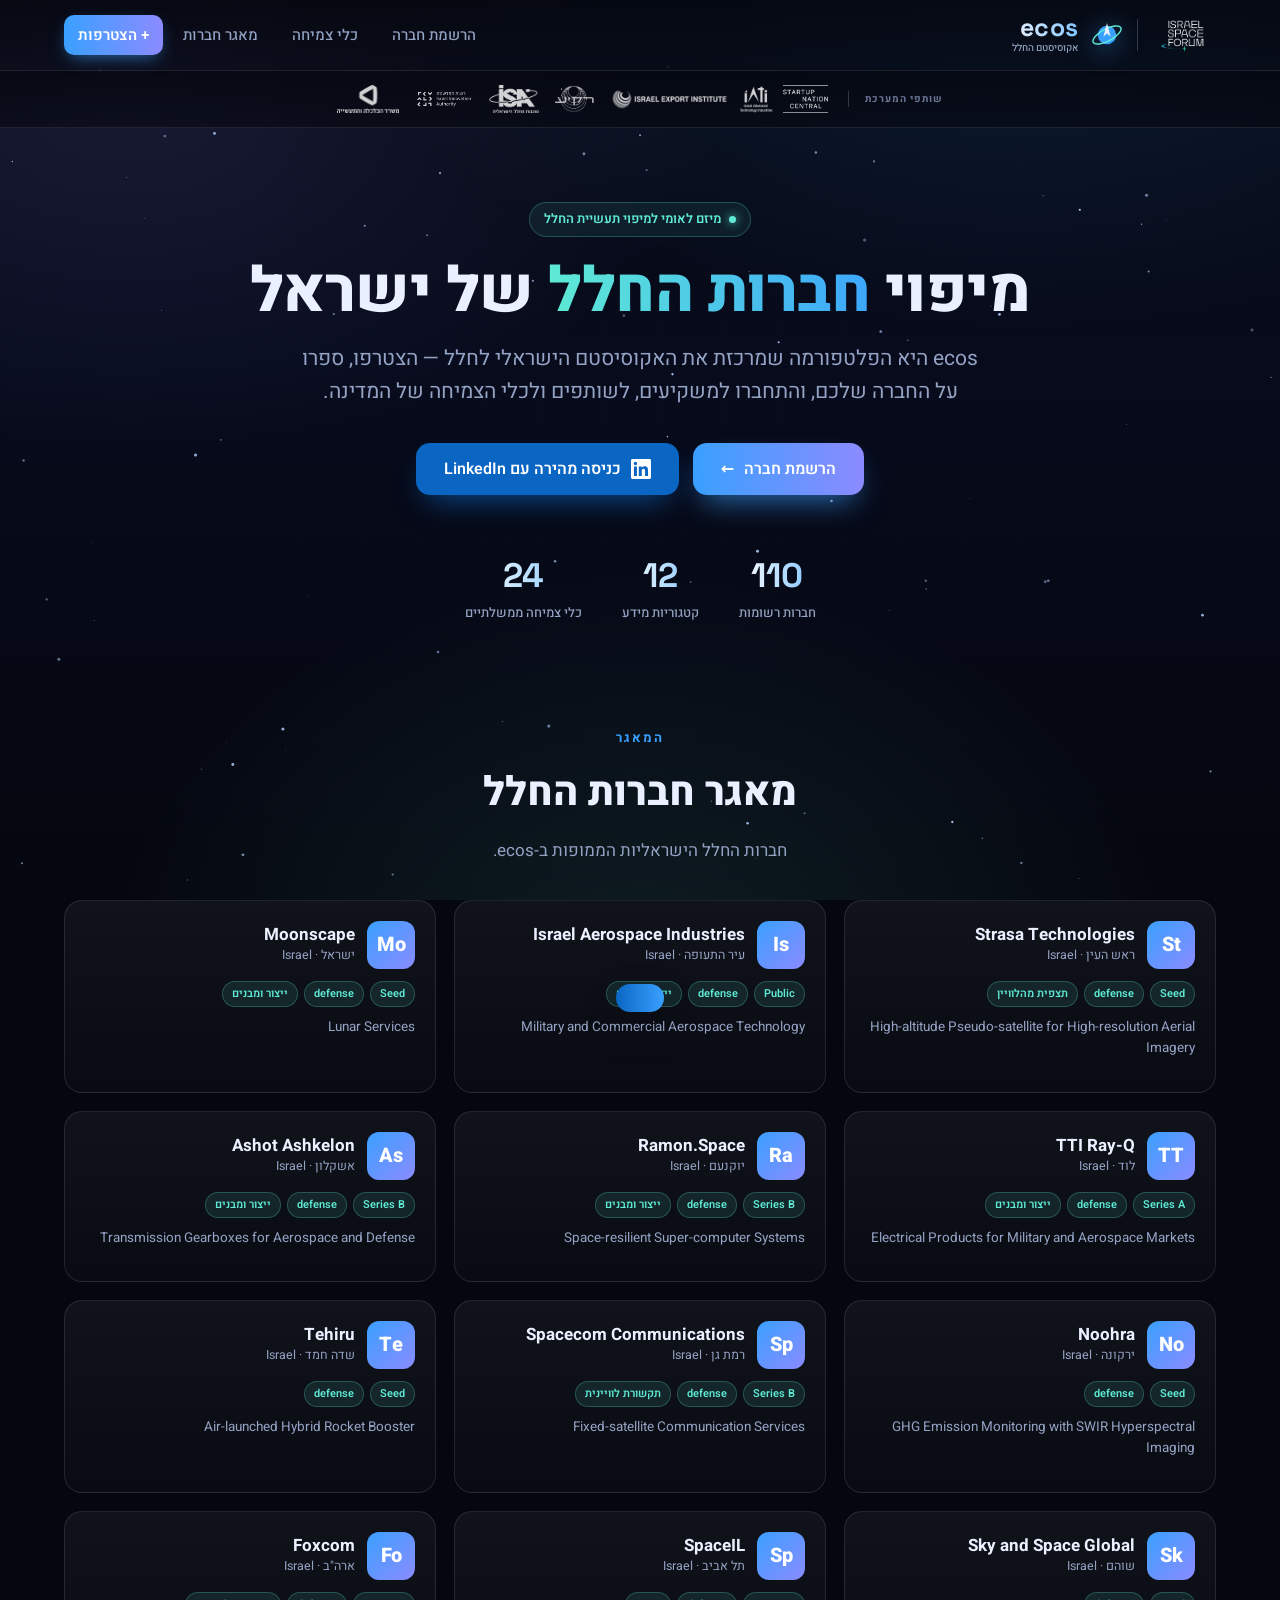
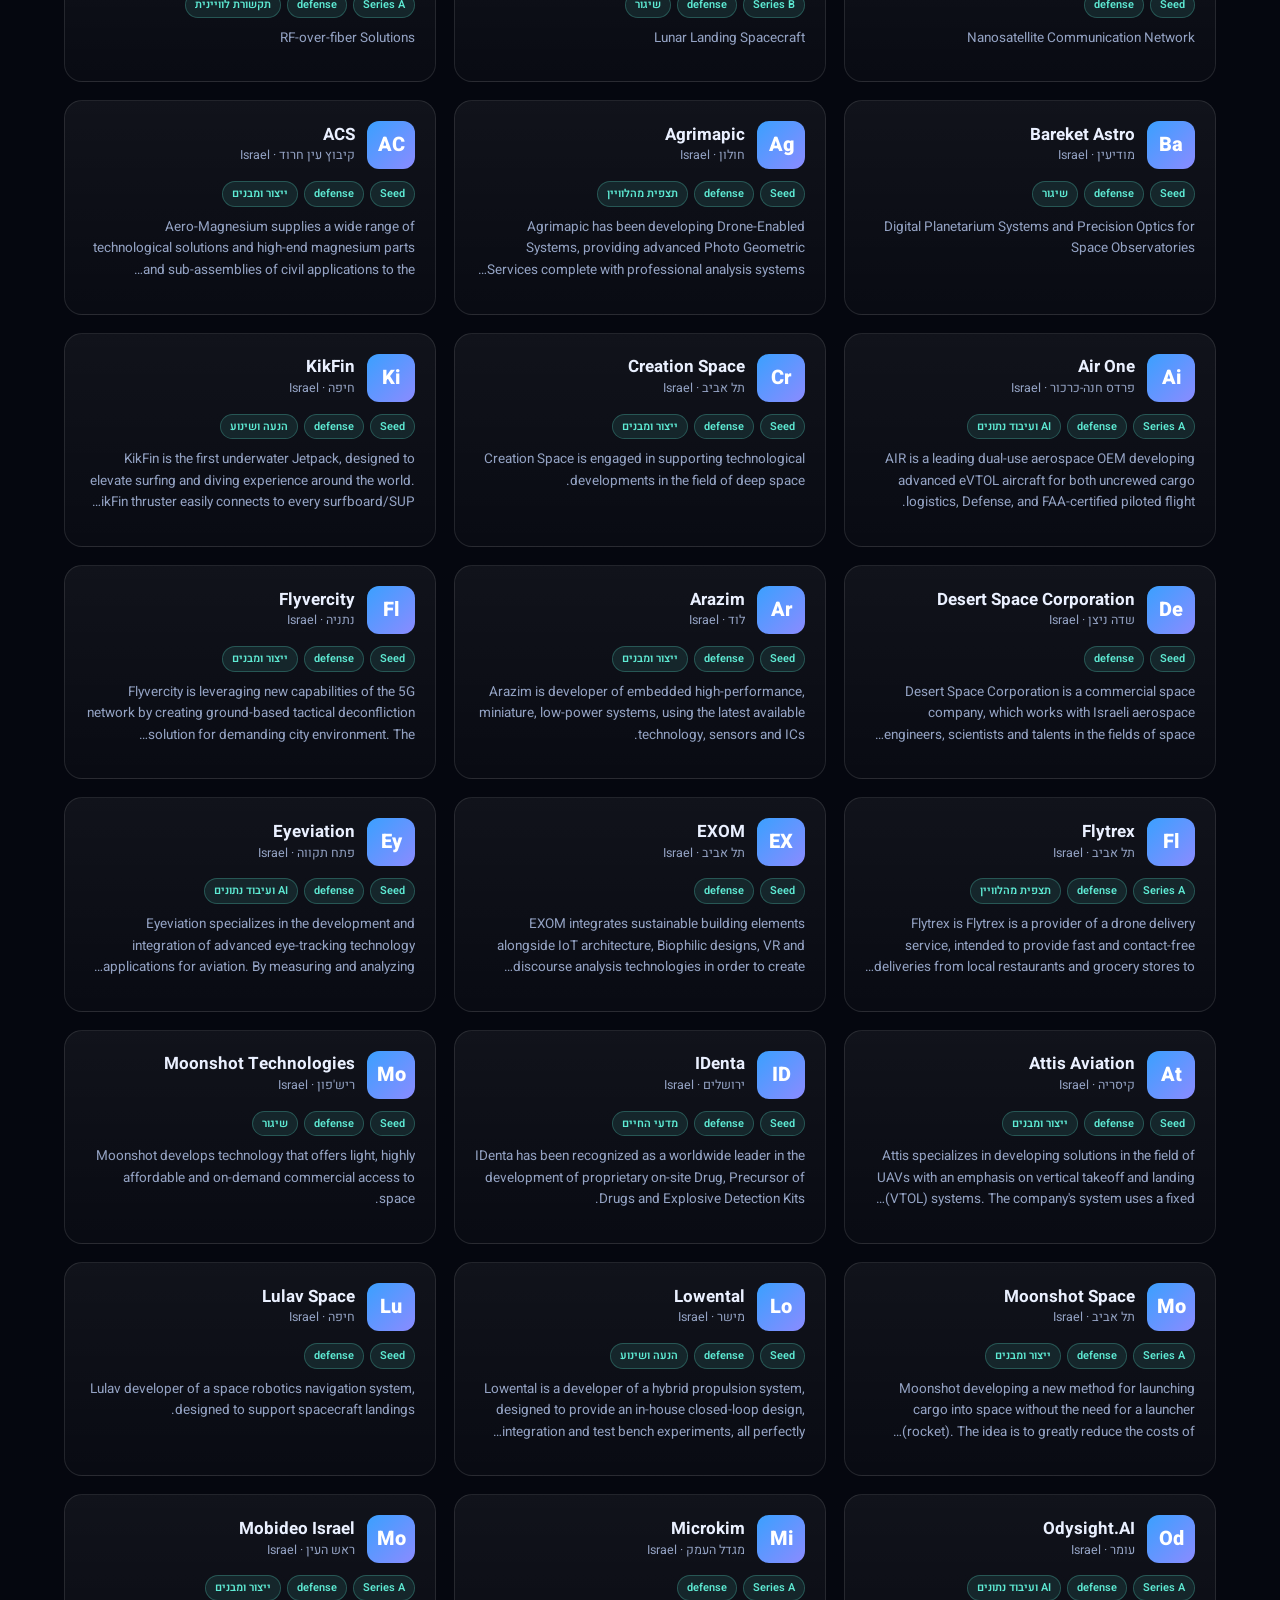
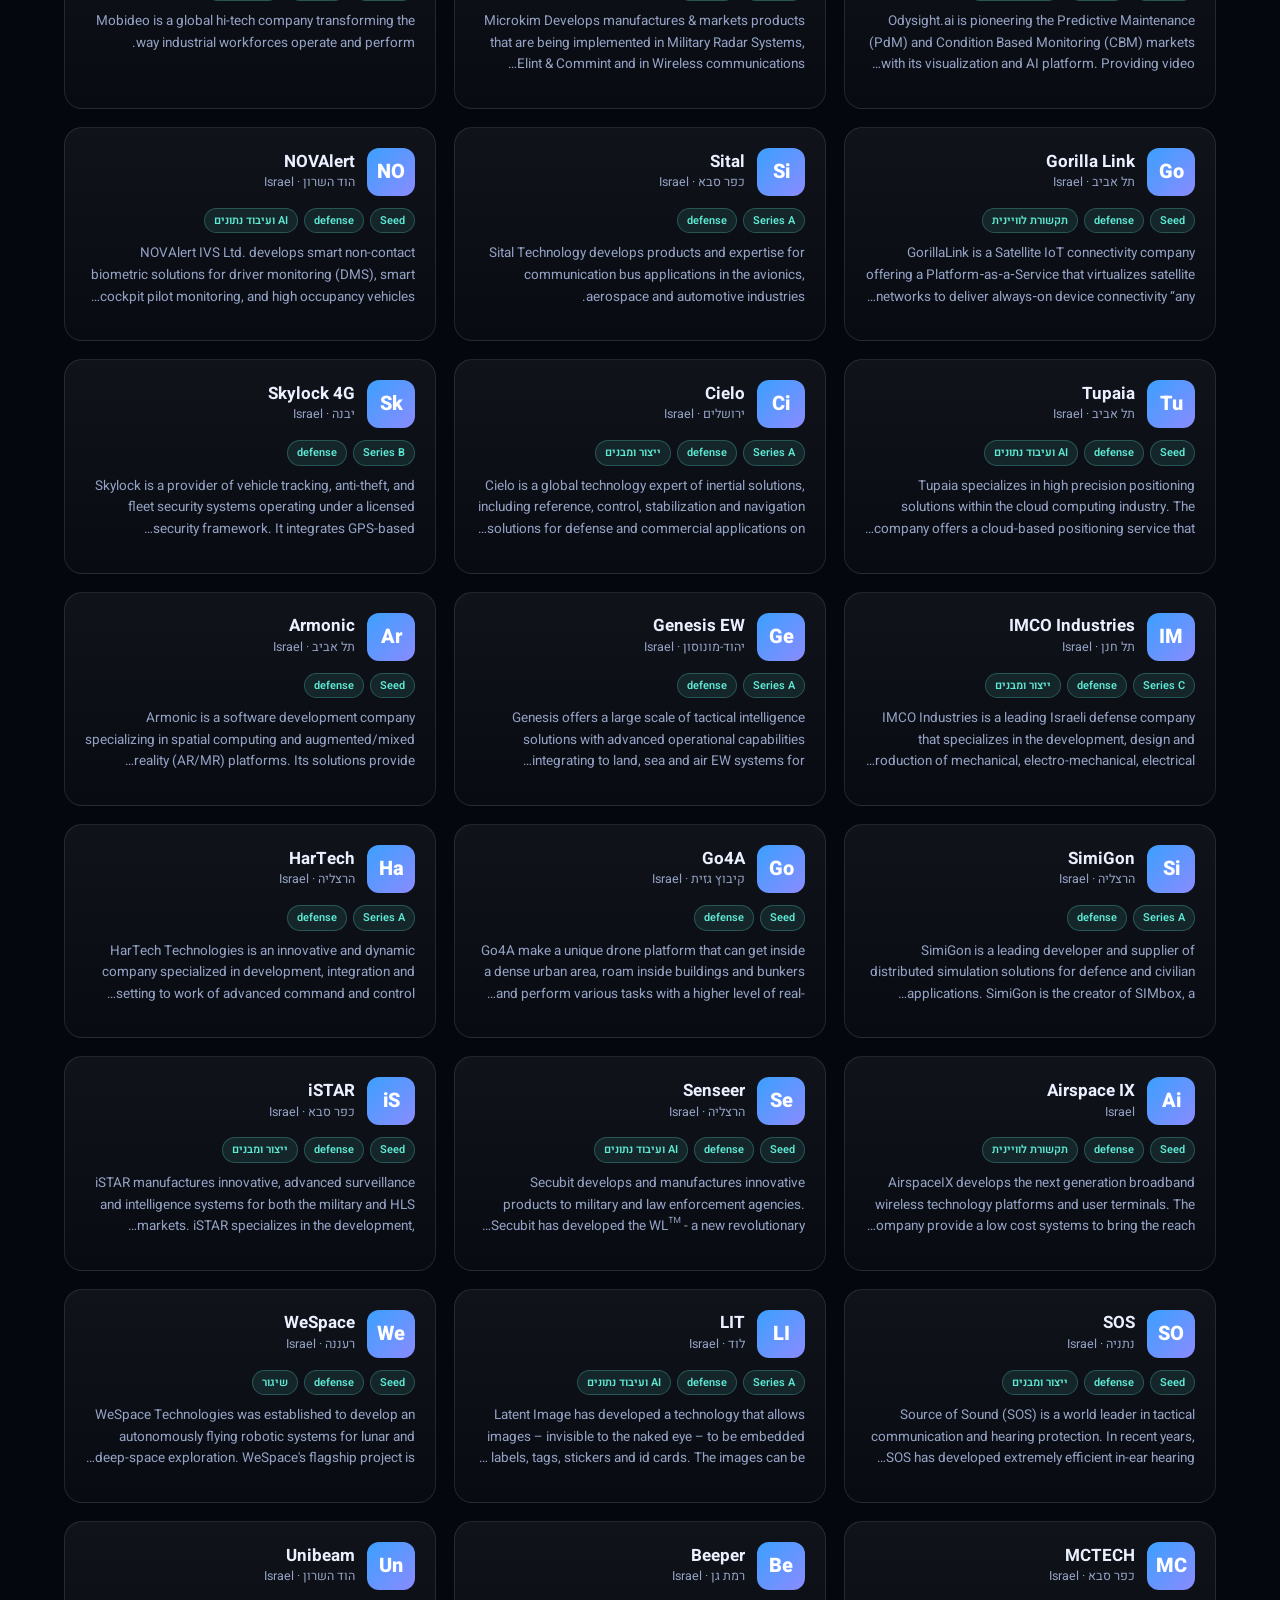
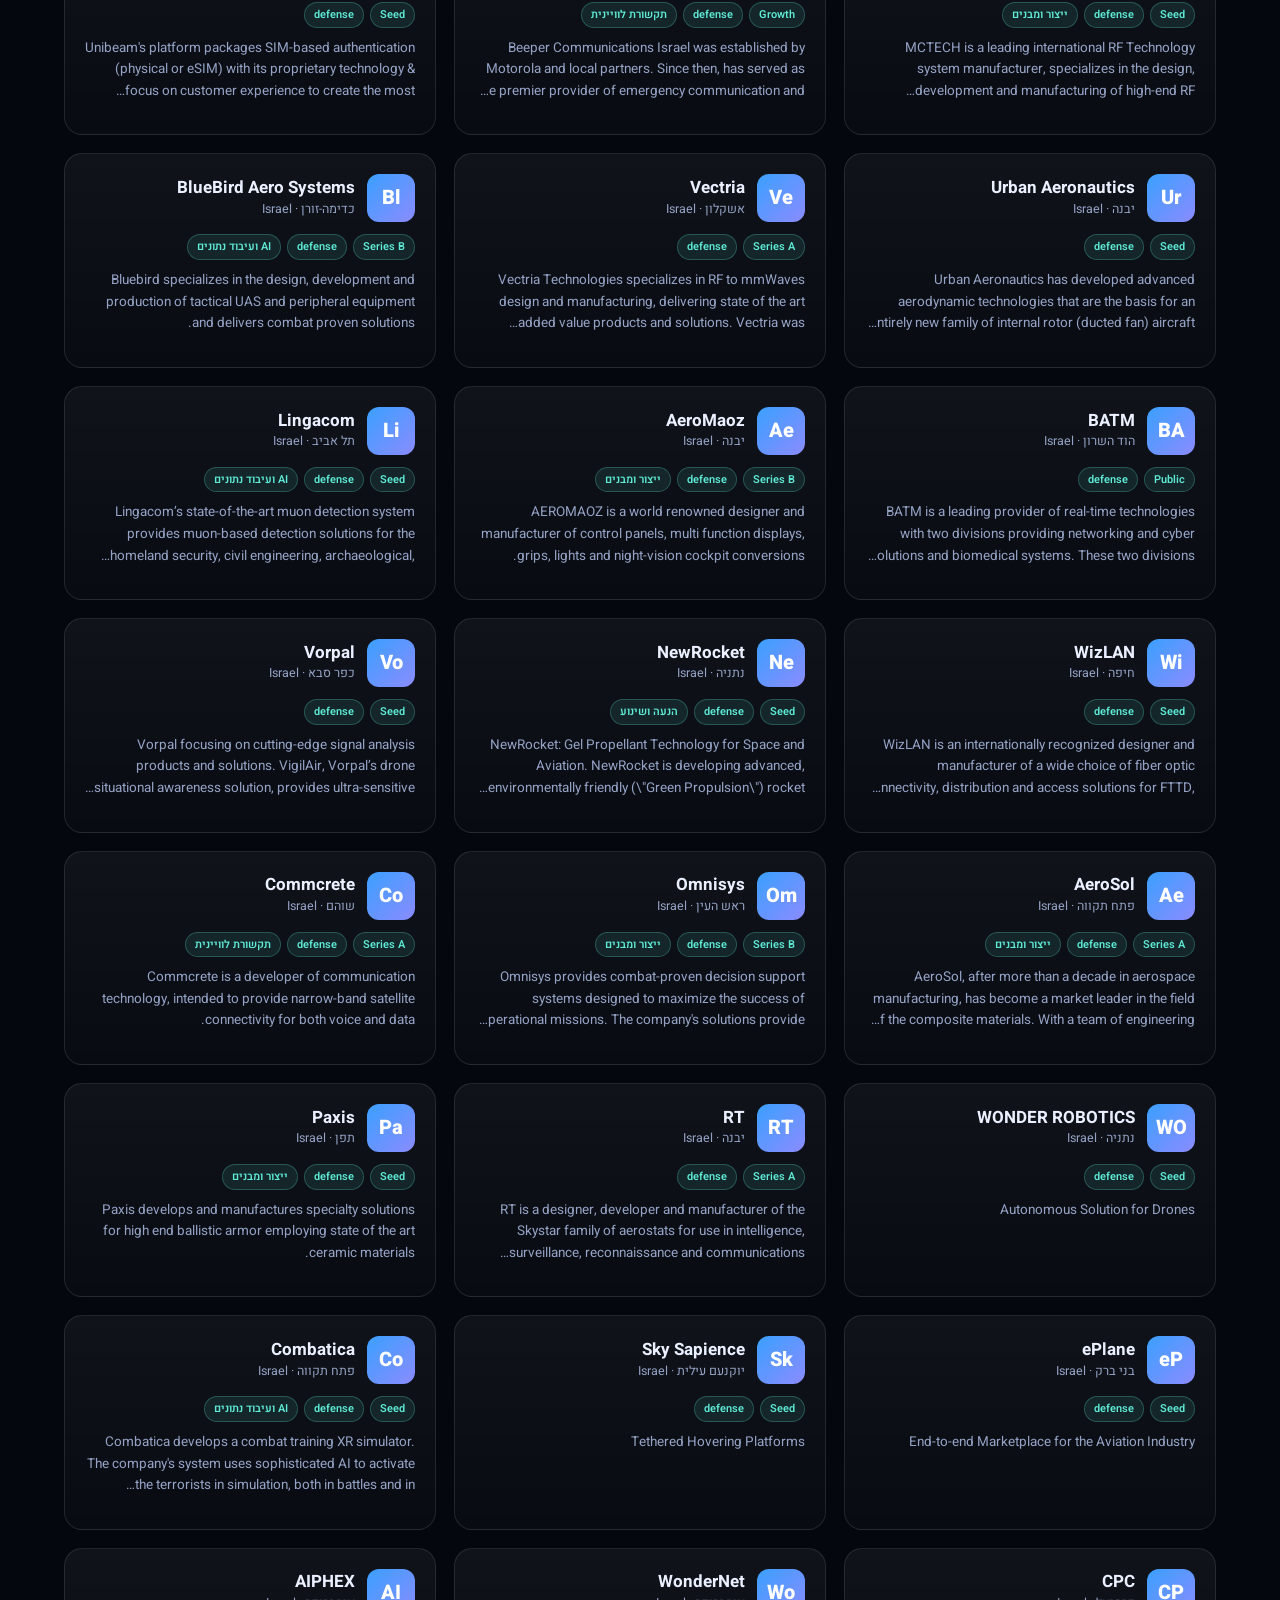
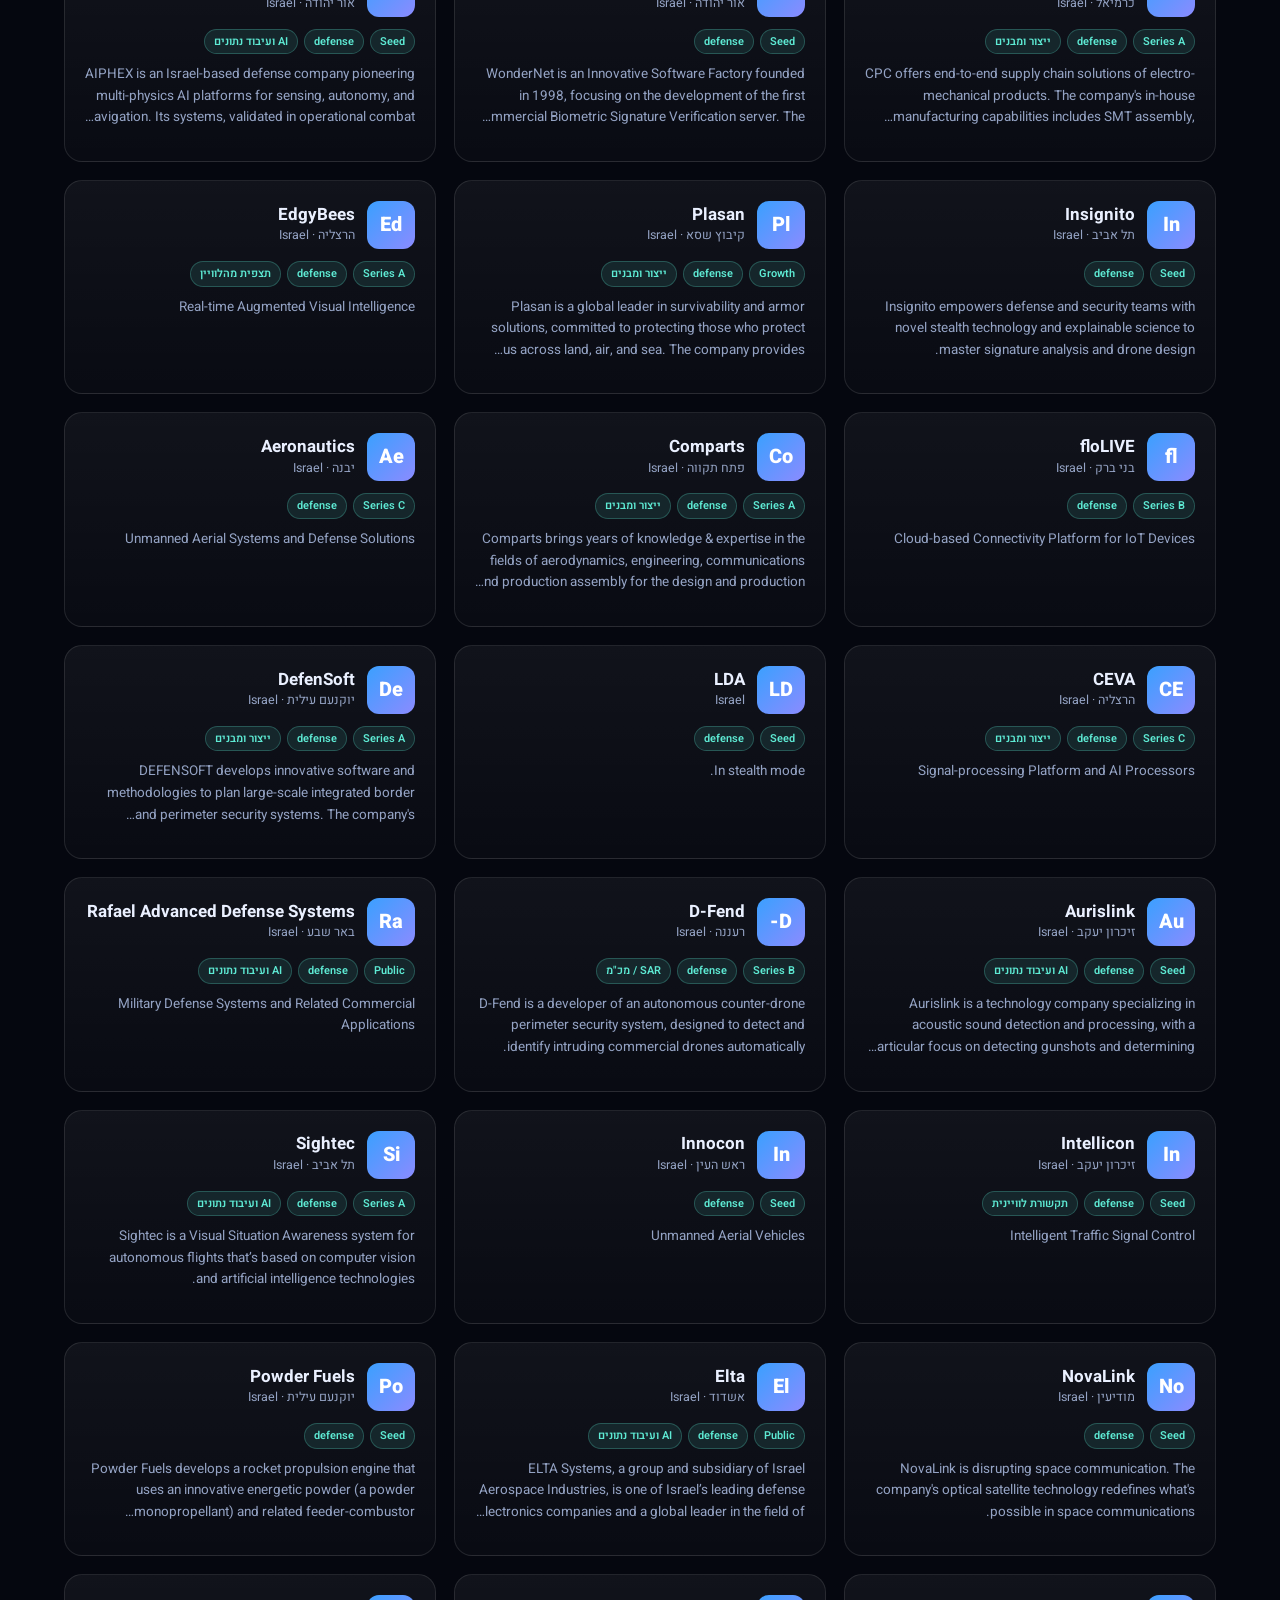
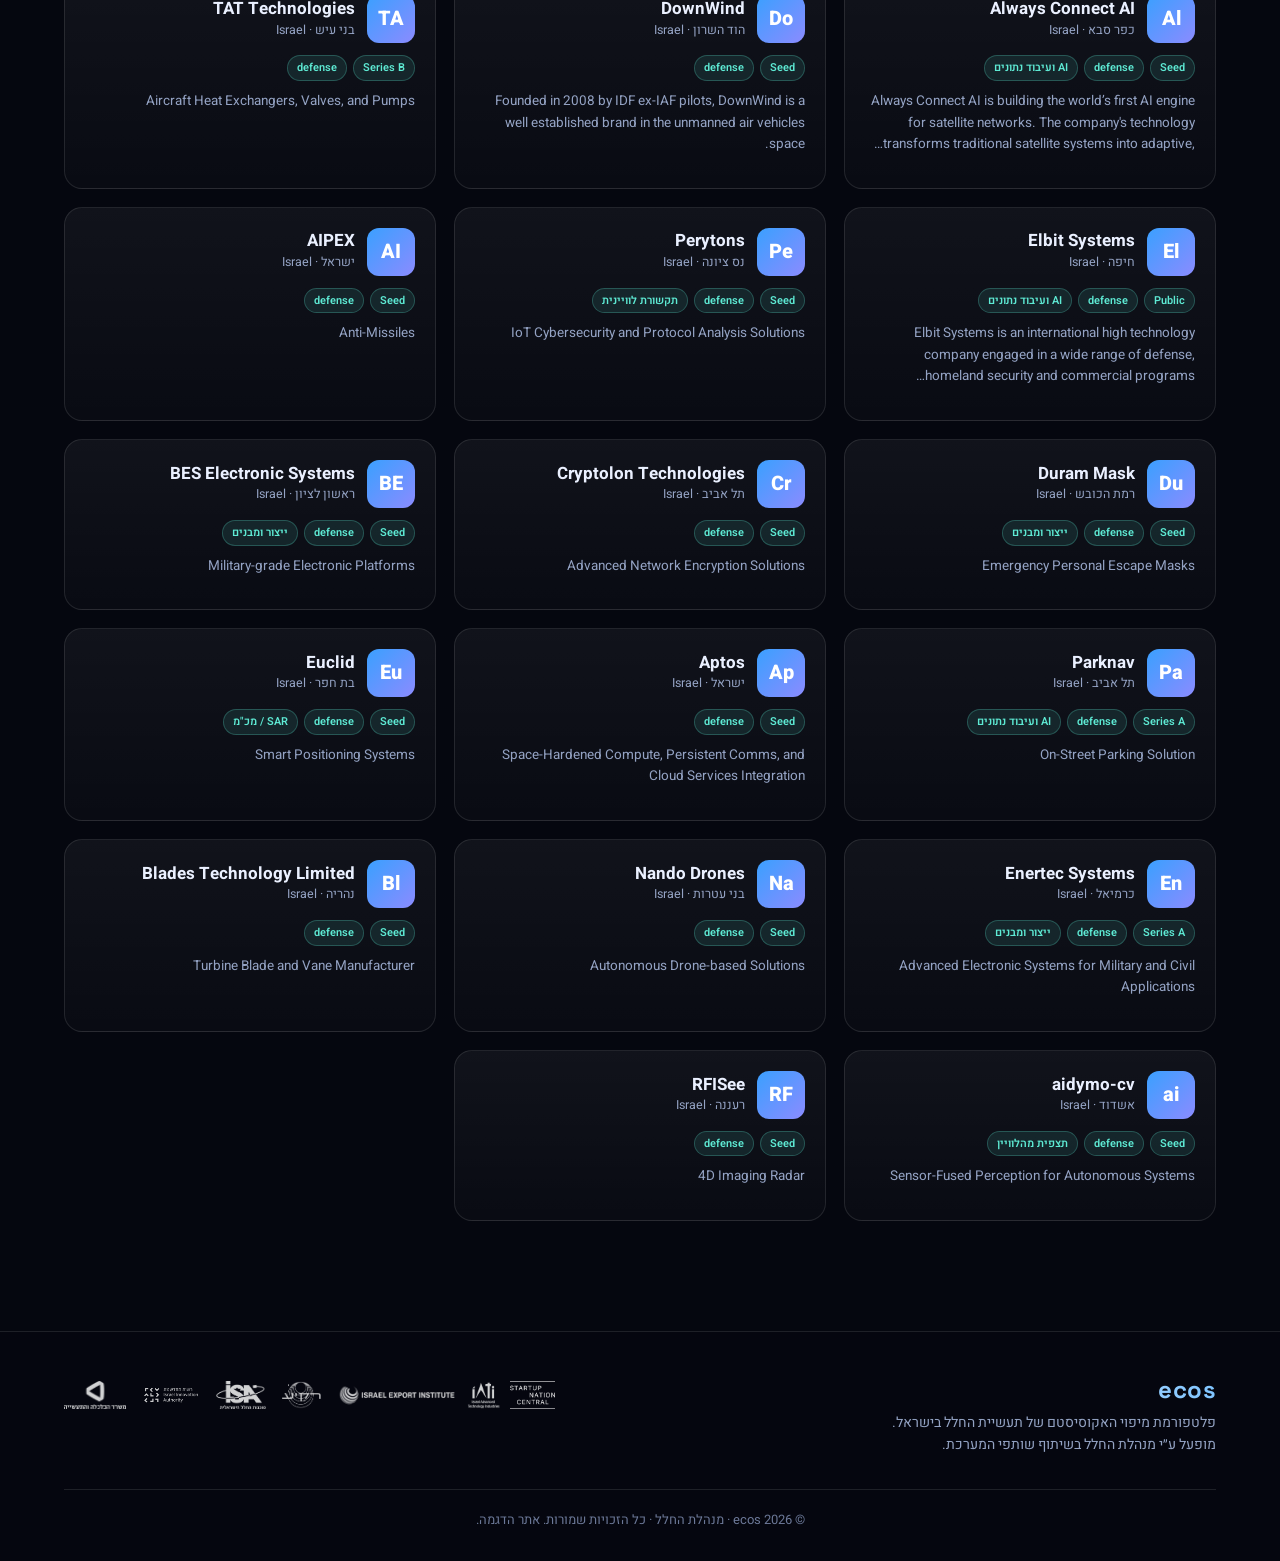
==== index.html @ 545721e9 "landing: show real COMPANIES data in directory; remove sncTags field - Load data.js in index.html so" ====
<!DOCTYPE html>
<html lang="he" dir="rtl">
<head>
<meta charset="UTF-8" />
<meta name="viewport" content="width=device-width, initial-scale=1.0" />
<title>ecos · מיפוי חברות החלל בישראל</title>
<meta name="description" content="ecos — הפלטפורמה למיפוי האקוסיסטם של חברות החלל בישראל. הרשמה, חיבור והנגשת כלי צמיחה." />
<link rel="preconnect" href="https://fonts.googleapis.com" />
<link rel="preconnect" href="https://fonts.gstatic.com" crossorigin />
<link href="https://fonts.googleapis.com/css2?family=Heebo:wght@300;400;500;600;700;800;900&family=Space+Grotesk:wght@500;600;700&display=swap" rel="stylesheet" />
<style>
:root{
  --bg:#05070f; --bg2:#0a1024;
  --panel:rgba(255,255,255,.045); --panel-2:rgba(255,255,255,.07);
  --brd:rgba(255,255,255,.10); --brd-2:rgba(255,255,255,.18);
  --text:#eaf0ff; --muted:#94a3c4; --muted-2:#6c7898;
  --accent:#3aa0ff; --accent-2:#5eead4; --violet:#8b8bff;
  --danger:#ff6b6b; --ok:#41d6a3;
  --radius:18px; --radius-sm:12px;
  --shadow:0 24px 60px -20px rgba(0,0,0,.7);
  --maxw:1200px;
}
*{box-sizing:border-box}
html{scroll-behavior:smooth}
body{margin:0;font-family:'Heebo',system-ui,-apple-system,'Segoe UI',sans-serif;background:var(--bg);color:var(--text);line-height:1.6;overflow-x:hidden;-webkit-font-smoothing:antialiased}
.bg-wrap{position:fixed;inset:0;z-index:-2;background:
  radial-gradient(1200px 700px at 80% -10%, rgba(58,160,255,.18), transparent 60%),
  radial-gradient(1000px 600px at 10% 10%, rgba(139,139,255,.14), transparent 60%),
  radial-gradient(900px 700px at 50% 110%, rgba(94,234,212,.10), transparent 60%),
  linear-gradient(180deg,#05070f 0%,#070b1c 40%,#05070f 100%)}
#stars{position:fixed;inset:0;z-index:-1;pointer-events:none}
.grid-overlay{position:fixed;inset:0;z-index:-1;pointer-events:none;opacity:.35;
  background-image:linear-gradient(rgba(255,255,255,.03) 1px,transparent 1px),linear-gradient(90deg,rgba(255,255,255,.03) 1px,transparent 1px);
  background-size:60px 60px;mask-image:radial-gradient(circle at 50% 30%,#000 0%,transparent 75%)}
.container{max-width:var(--maxw);margin:0 auto;padding:0 24px}
section{position:relative}
.hidden{display:none!important}

/* ---------- Top bar ---------- */
header.topbar{position:sticky;top:0;z-index:50;backdrop-filter:blur(14px);
  background:linear-gradient(180deg,rgba(5,7,15,.85),rgba(5,7,15,.55));border-bottom:1px solid var(--brd)}
.nav{display:flex;align-items:center;justify-content:space-between;gap:18px;padding:12px 24px;max-width:var(--maxw);margin:0 auto}
.brand{display:flex;align-items:center;gap:11px;cursor:pointer;text-decoration:none;color:inherit}
.mh-mark{width:44px;height:44px;flex:0 0 auto;filter:drop-shadow(0 4px 12px rgba(120,170,230,.4))}
.brand-lead .bl-title{font-weight:800;font-size:16px;color:#e3ecfb;line-height:1.05}
.brand-lead .bl-sub{font-size:9px;color:var(--muted);letter-spacing:.6px;text-transform:uppercase}
.brand-div{width:1px;height:32px;background:var(--brd-2);margin:0 2px}
.ecos-mark{width:34px;height:34px;flex:0 0 auto;filter:drop-shadow(0 4px 12px rgba(58,160,255,.5))}
.word{font-family:'Space Grotesk',sans-serif;font-weight:700;font-size:25px;letter-spacing:.5px;line-height:1;
  background:linear-gradient(90deg,#eaf0ff,#7fc4ff);-webkit-background-clip:text;background-clip:text;color:transparent}
.brand .sub{font-size:10px;color:var(--muted);font-weight:500}
.nav-links{display:flex;align-items:center;gap:6px}
.nav-links a{color:var(--muted);text-decoration:none;font-weight:500;font-size:15px;padding:8px 14px;border-radius:10px;transition:.2s;cursor:pointer}
.nav-links a:hover{color:var(--text);background:var(--panel)}
.nav-links a.locked{opacity:.5}
.nav-cta{background:linear-gradient(90deg,var(--accent),var(--violet));color:#fff!important;font-weight:600!important;box-shadow:0 6px 18px -6px rgba(58,160,255,.7)}
.nav-cta:hover{filter:brightness(1.08)}
.menu-btn{display:none;background:var(--panel);border:1px solid var(--brd);color:var(--text);border-radius:10px;padding:8px 12px;font-size:18px;cursor:pointer}

/* partners strip */
.partner-strip{border-bottom:1px solid var(--brd);background:linear-gradient(180deg,rgba(5,7,15,.85),rgba(5,7,15,.55));backdrop-filter:blur(14px)}
.partner-inner{max-width:var(--maxw);margin:0 auto;padding:10px 24px;display:flex;align-items:center;gap:20px;flex-wrap:wrap;justify-content:center}
.plabel{font-size:10px;font-weight:700;letter-spacing:1px;color:var(--muted-2);text-transform:uppercase;padding-inline-end:16px;border-inline-end:1px solid var(--brd-2)}
.plogos{display:flex;align-items:center;gap:18px;flex-wrap:wrap;justify-content:center}
.pchip{height:36px;background:transparent;border-radius:0;padding:0;display:inline-flex;align-items:center;justify-content:center;flex:0 0 auto;opacity:.82;transition:.2s}
.pchip:hover{opacity:1}
.pchip img{height:28px;width:auto;max-width:130px;object-fit:contain;display:block;filter:brightness(0) invert(1)}
.pchip.pmono{background:transparent;color:rgba(255,255,255,.6);font-size:11.5px;font-weight:800;min-width:38px;letter-spacing:.3px}
.pchip.pdark{background:transparent}
.foot-partners .pchip{height:34px}
.partners-combined{background:#fff;border-radius:12px;padding:7px 16px;display:inline-flex;align-items:center}
.partners-combined img{max-height:42px;width:auto;max-width:100%;display:block}
.partners-chips{display:none;align-items:center;gap:10px;flex-wrap:wrap}
.plogo{display:flex;align-items:center;gap:7px;opacity:.82;transition:.2s}
.plogo:hover{opacity:1}
.pbadge{width:24px;height:24px;border-radius:7px;display:grid;place-items:center;font-size:9.5px;font-weight:800;color:#cdd8f5;
  background:linear-gradient(135deg,rgba(58,160,255,.28),rgba(139,139,255,.2));border:1px solid var(--brd);flex:0 0 auto}
.ptext{display:flex;flex-direction:column;line-height:1.12}
.ptext b{font-size:10.5px;font-weight:800;color:#aab6d6;letter-spacing:.3px;white-space:nowrap}
.ptext span{font-size:8px;font-weight:600;letter-spacing:.5px;color:#6b779a;white-space:nowrap}
/* real-logo (image) variants on white chips so dark logos read on dark theme */
.partners-img{background:#fff;border-radius:12px;padding:7px 16px;display:flex;align-items:center;flex:1;min-width:0}
.partners-img img{max-height:42px;width:auto;max-width:100%;height:auto;display:block;object-fit:contain}
.mh-lockup{display:flex;align-items:center;gap:11px}
.mh-img{height:46px;width:auto;display:block;background:transparent;border-radius:11px;padding:4px 9px}
.foot-partners-img{background:#fff;border-radius:12px;padding:8px 16px;max-width:560px}
.foot-partners-img img{max-height:46px;width:auto;max-width:100%;display:block}
.gt-badge img.gt-logo-img{width:40px;height:40px;object-fit:contain;display:block}

/* ---------- Hero ---------- */
.hero{padding:74px 0 44px;text-align:center}
.eyebrow{display:inline-flex;align-items:center;gap:8px;font-size:13px;font-weight:600;color:var(--accent-2);
  background:rgba(94,234,212,.08);border:1px solid rgba(94,234,212,.25);padding:6px 14px;border-radius:100px;margin-bottom:22px}
.eyebrow .dot{width:7px;height:7px;border-radius:50%;background:var(--accent-2);box-shadow:0 0 10px var(--accent-2)}
.hero h1{font-size:clamp(34px,6vw,62px);line-height:1.05;font-weight:800;margin:0 0 18px;letter-spacing:-.5px}
.hero h1 .g{background:linear-gradient(90deg,#5eead4,#3aa0ff 55%,#8b8bff);-webkit-background-clip:text;background-clip:text;color:transparent}
.hero p.lead{font-size:clamp(16px,2.3vw,21px);color:var(--muted);max-width:680px;margin:0 auto 34px}
.hero-cta{display:flex;gap:14px;justify-content:center;flex-wrap:wrap}
.btn{display:inline-flex;align-items:center;gap:10px;border:none;cursor:pointer;font-family:inherit;font-weight:600;font-size:16px;padding:14px 28px;border-radius:14px;transition:.2s;text-decoration:none}
.btn-primary{background:linear-gradient(90deg,var(--accent),var(--violet));color:#fff;box-shadow:0 14px 30px -10px rgba(58,160,255,.7)}
.btn-primary:hover{transform:translateY(-2px);filter:brightness(1.07)}
.btn-ghost{background:var(--panel);color:var(--text);border:1px solid var(--brd-2)}
.btn-ghost:hover{background:var(--panel-2);border-color:var(--accent)}
.btn-li{background:#0a66c2;color:#fff;box-shadow:0 14px 30px -12px rgba(10,102,194,.8)}
.btn-li:hover{transform:translateY(-2px);filter:brightness(1.08)}
.btn-sm{padding:10px 18px;font-size:14px;border-radius:11px}
.hero-stats{display:flex;gap:40px;justify-content:center;flex-wrap:wrap;margin-top:54px}
.stat{text-align:center}
.stat .n{font-family:'Space Grotesk',sans-serif;font-size:34px;font-weight:700;color:#fff}
.stat .l{font-size:13px;color:var(--muted);font-weight:500}

/* ---------- Section heading ---------- */
.sec-head{text-align:center;margin:0 auto 36px;max-width:720px}
.sec-head h2{font-size:clamp(26px,4vw,40px);font-weight:800;margin:0 0 12px}
.sec-head p{color:var(--muted);font-size:17px;margin:0}
.kicker{font-size:13px;font-weight:700;letter-spacing:2px;text-transform:uppercase;color:var(--accent);margin-bottom:12px}
.page-head{display:flex;justify-content:flex-start;padding:26px 0 6px}

/* ---------- Register ---------- */
#view-register{padding:10px 0 90px}
.reg-card{background:linear-gradient(180deg,rgba(255,255,255,.05),rgba(255,255,255,.02));border:1px solid var(--brd);
  border-radius:24px;box-shadow:var(--shadow);max-width:980px;margin:0 auto;overflow:hidden}
.reg-top{padding:26px 30px;border-bottom:1px solid var(--brd);display:flex;align-items:center;justify-content:space-between;gap:20px;flex-wrap:wrap;
  background:linear-gradient(90deg,rgba(58,160,255,.07),rgba(139,139,255,.05))}
.reg-top .rt-title{font-size:20px;font-weight:700}
.reg-top .rt-sub{font-size:13.5px;color:var(--muted)}
.li-fill{display:flex;flex-direction:column;align-items:flex-end;gap:6px}
.li-note{font-size:11px;color:var(--muted-2)}
.steps{display:flex;gap:6px;padding:18px 30px 0;overflow-x:auto;scrollbar-width:none}
.steps::-webkit-scrollbar{display:none}
.step-pill{flex:0 0 auto;display:flex;align-items:center;gap:8px;padding:8px 13px;border-radius:100px;font-size:13px;font-weight:600;color:var(--muted);background:var(--panel);border:1px solid transparent;cursor:pointer;transition:.2s;white-space:nowrap}
.step-pill .num{width:20px;height:20px;border-radius:50%;display:grid;place-items:center;font-size:11px;background:rgba(255,255,255,.1);color:var(--muted)}
.step-pill:hover{color:var(--text)}
.step-pill.active{color:#fff;background:linear-gradient(90deg,rgba(58,160,255,.22),rgba(139,139,255,.18));border-color:var(--accent)}
.step-pill.active .num{background:var(--accent);color:#fff}
.step-pill.done .num{background:var(--ok);color:#05221a}
.progress{height:4px;background:rgba(255,255,255,.07);margin:16px 30px 0;border-radius:4px;overflow:hidden}
.progress .bar{height:100%;width:0;background:linear-gradient(90deg,var(--accent-2),var(--accent),var(--violet));transition:width .4s ease;border-radius:4px}
form#regForm{padding:24px 30px 30px}
.step-panel{display:none;animation:fade .35s ease}
.step-panel.active{display:block}
@keyframes fade{from{opacity:0;transform:translateY(8px)}to{opacity:1;transform:none}}
@keyframes hero-in{from{opacity:0;transform:translateY(22px)}to{opacity:1;transform:none}}
@keyframes float{0%,100%{transform:translateY(0)}50%{transform:translateY(-8px)}}
@keyframes shimmer-text{0%{background-position:0% 50%}50%{background-position:100% 50%}100%{background-position:0% 50%}}
.hero h1{animation:hero-in .7s cubic-bezier(.16,1,.3,1) both}
.hero p.lead{animation:hero-in .7s .1s cubic-bezier(.16,1,.3,1) both}
.hero-cta{animation:hero-in .7s .18s cubic-bezier(.16,1,.3,1) both}
.hero-stats{animation:hero-in .7s .28s cubic-bezier(.16,1,.3,1) both}
.eyebrow{animation:hero-in .6s cubic-bezier(.16,1,.3,1) both}
.hero h1 .g{background-size:200% auto;animation:shimmer-text 4s linear infinite}
.btn-primary:active{transform:scale(.97)}
.btn-ghost:active{transform:scale(.97)}
.btn-li:active{transform:scale(.97)}
.stat .n{background:linear-gradient(90deg,#fff,#7fc4ff);-webkit-background-clip:text;background-clip:text;color:transparent}
.reg-card{transition:box-shadow .2s ease}
input:focus,select:focus,textarea:focus{transition:.18s}
.step-title{font-size:18px;font-weight:700;margin:0 0 4px;display:flex;align-items:center;gap:10px}
.step-title .ic{font-size:22px}
.step-desc{color:var(--muted);font-size:14px;margin:0 0 22px}
.subsec{font-size:13px;font-weight:700;color:var(--accent-2);letter-spacing:.5px;margin:26px 0 14px;padding-bottom:6px;border-bottom:1px solid var(--brd)}
.field-grid{display:grid;grid-template-columns:1fr 1fr;gap:16px 18px}
.field{display:flex;flex-direction:column;gap:7px}
.field.full{grid-column:1/-1}
.field label{font-size:13.5px;font-weight:600;color:#c4cfe9}
.field label .req{color:var(--danger);margin-inline-start:3px}
input,select,textarea{font-family:inherit;font-size:15px;color:var(--text);background:rgba(255,255,255,.04);border:1px solid var(--brd);border-radius:12px;padding:12px 14px;transition:.18s;width:100%;outline:none}
input::placeholder,textarea::placeholder{color:var(--muted-2)}
input:focus,select:focus,textarea:focus{border-color:var(--accent);background:rgba(58,160,255,.06);box-shadow:0 0 0 3px rgba(58,160,255,.15)}
textarea{resize:vertical;min-height:88px}
select{appearance:none;background-image:url("data:image/svg+xml;utf8,<svg xmlns='http://www.w3.org/2000/svg' width='14' height='14' fill='%2394a3c4' viewBox='0 0 16 16'><path d='M8 11L3 6h10z'/></svg>");background-repeat:no-repeat;background-position:left 14px center;padding-inline-start:38px}
.field.invalid input,.field.invalid select,.field.invalid textarea{border-color:var(--danger);box-shadow:0 0 0 3px rgba(255,107,107,.15)}
.chips{display:flex;flex-wrap:wrap;gap:8px;align-items:center;background:rgba(255,255,255,.04);border:1px solid var(--brd);border-radius:12px;padding:8px 10px;min-height:48px}
.chips:focus-within{border-color:var(--accent);box-shadow:0 0 0 3px rgba(58,160,255,.15)}
.chip{display:inline-flex;align-items:center;gap:6px;background:linear-gradient(90deg,rgba(58,160,255,.2),rgba(139,139,255,.16));border:1px solid rgba(58,160,255,.3);color:#dbe7ff;font-size:13px;font-weight:500;padding:5px 10px;border-radius:100px}
.chip b{cursor:pointer;font-weight:700;color:#9fb6e6;font-size:15px;line-height:1}
.chip b:hover{color:#fff}
.chips input{border:none;background:transparent;box-shadow:none!important;flex:1;min-width:120px;padding:6px 4px}
.checks{display:flex;flex-wrap:wrap;gap:10px}
.check{display:inline-flex;align-items:center;gap:8px;background:rgba(255,255,255,.04);border:1px solid var(--brd);border-radius:100px;padding:9px 15px;font-size:13.5px;cursor:pointer;transition:.2s;user-select:none}
.check:hover{border-color:var(--brd-2)}
.check.on{background:linear-gradient(90deg,rgba(58,160,255,.22),rgba(139,139,255,.16));border-color:var(--accent);color:#fff}
.check .box{width:16px;height:16px;border-radius:5px;border:1.5px solid var(--muted);display:grid;place-items:center;font-size:11px}
.check.on .box{background:var(--accent);border-color:var(--accent);color:#fff}
.filebox{border:1.5px dashed var(--brd-2);border-radius:12px;padding:16px;text-align:center;cursor:pointer;transition:.2s;background:rgba(255,255,255,.02)}
.filebox:hover{border-color:var(--accent);background:rgba(58,160,255,.05)}
.filebox input{display:none}
.filebox .fi{font-size:24px;margin-bottom:4px}
.filebox .ft{font-size:13.5px;color:var(--muted)}
.filebox .fname{color:var(--accent-2);font-weight:600;font-size:13px;margin-top:6px;word-break:break-all}
.logo-preview{width:56px;height:56px;border-radius:12px;object-fit:cover;border:1px solid var(--brd);margin:8px auto 0;display:block}
.form-nav{display:flex;justify-content:space-between;gap:12px;margin-top:30px;padding-top:22px;border-top:1px solid var(--brd)}
.form-nav-top{margin-top:0;margin-bottom:20px;padding-top:0;padding-bottom:18px;border-top:none;border-bottom:1px solid var(--brd)}
.collapse-internal summary{cursor:pointer;font-size:13.5px;font-weight:600;color:var(--muted);list-style:none;display:flex;align-items:center;gap:8px;padding:10px 0}
.collapse-internal summary::-webkit-details-marker{display:none}
.collapse-internal summary::before{content:"▸";transition:.2s;color:var(--accent)}
.collapse-internal[open] summary::before{transform:rotate(90deg)}

/* ---------- Growth page ---------- */
#view-growth{padding:0 0 90px}
#gtDashBtn.locked{opacity:.35;pointer-events:none;filter:grayscale(.4)}
.gt-dash-hint{font-size:11.5px;color:var(--muted);margin-top:4px;text-align:end;transition:opacity .3s}
.gt-dash-hint.done{opacity:0;pointer-events:none}
.growth-hero{text-align:center;max-width:760px;margin:14px auto 40px}
.gt-grid{display:grid;grid-template-columns:repeat(auto-fit,minmax(340px,1fr));gap:20px;max-width:1120px;margin:0 auto}
.gt-card{background:linear-gradient(180deg,rgba(255,255,255,.05),rgba(255,255,255,.02));border:1px solid var(--brd);border-radius:20px;padding:24px;transition:.2s}
.gt-card:hover{border-color:var(--brd-2);transform:translateY(-3px)}
.gt-org{display:flex;align-items:center;gap:13px;margin-bottom:6px}
.gt-badge{width:50px;height:50px;border-radius:14px;display:grid;place-items:center;flex:0 0 auto;border:1px solid var(--brd)}
.gt-badge svg{width:30px;height:30px}
.gt-plate{background:#fff;border-radius:13px;padding:10px 16px;display:inline-flex;align-items:center;margin-bottom:12px;max-width:100%}
.gt-plate.dark-bg{background:#1a2035}
.gt-plate.fallback{background:transparent;padding:0;gap:13px}
.gt-logo-img{height:44px;width:auto;max-width:240px;object-fit:contain;display:block}
.gt-name{font-size:18px;font-weight:700}
.gt-org h3{font-size:18px;margin:0;font-weight:700}
.gt-org .gt-count{font-size:12px;color:var(--muted)}
.gt-group{margin-top:16px}
.gt-group .gt-gt{font-size:12px;font-weight:700;color:var(--accent-2);letter-spacing:.5px;margin-bottom:8px;text-transform:uppercase}
.gt-link{display:flex;align-items:center;justify-content:space-between;gap:10px;padding:11px 14px;border-radius:11px;background:rgba(255,255,255,.03);border:1px solid transparent;color:var(--text);text-decoration:none;font-size:14px;font-weight:500;margin-bottom:7px;transition:.18s}
.gt-link:hover{background:rgba(58,160,255,.1);border-color:rgba(58,160,255,.3);transform:translateX(-3px)}
.gt-link .arrow{color:var(--accent);font-size:15px;flex:0 0 auto}

/* ---------- Directory ---------- */
#directory{padding:60px 0 80px}
.dir-grid{display:grid;grid-template-columns:repeat(auto-fill,minmax(300px,1fr));gap:18px}
.dir-card{background:linear-gradient(180deg,rgba(255,255,255,.05),rgba(255,255,255,.02));border:1px solid var(--brd);border-radius:18px;padding:20px;transition:.2s}
.dir-card:hover{border-color:var(--accent);transform:translateY(-3px);box-shadow:var(--shadow)}
.dir-head{display:flex;align-items:center;gap:12px;margin-bottom:12px}
.dir-logo{width:48px;height:48px;border-radius:12px;flex:0 0 auto;display:grid;place-items:center;font-weight:800;font-size:20px;background:linear-gradient(135deg,var(--accent),var(--violet));color:#fff;object-fit:cover;overflow:hidden}
.dir-logo img{width:100%;height:100%;object-fit:cover}
.dir-name{font-size:17px;font-weight:700;line-height:1.2}
.dir-meta{font-size:12.5px;color:var(--muted)}
.dir-tags{display:flex;flex-wrap:wrap;gap:6px;margin:10px 0}
.dir-tag{font-size:11px;font-weight:600;padding:3px 9px;border-radius:100px;background:rgba(94,234,212,.1);border:1px solid rgba(94,234,212,.25);color:var(--accent-2)}
.dir-summary{font-size:13.5px;color:var(--muted);margin:8px 0 12px;display:-webkit-box;-webkit-line-clamp:3;-webkit-box-orient:vertical;overflow:hidden}
.dir-links{display:flex;gap:8px}
.dir-links a{font-size:12.5px;color:var(--accent);text-decoration:none;font-weight:600;padding:5px 10px;border-radius:8px;background:rgba(58,160,255,.08)}
.dir-links a:hover{background:rgba(58,160,255,.18)}
.empty{text-align:center;color:var(--muted);padding:50px;border:1px dashed var(--brd);border-radius:18px}

/* ---------- Success ---------- */
.success-banner{max-width:780px;margin:0 auto;text-align:center;background:linear-gradient(135deg,rgba(65,214,163,.12),rgba(58,160,255,.08));border:1px solid rgba(65,214,163,.3);border-radius:22px;padding:40px 30px}
.success-banner .check-ring{width:74px;height:74px;border-radius:50%;background:rgba(65,214,163,.15);border:2px solid var(--ok);display:grid;place-items:center;margin:0 auto 18px;font-size:36px;color:var(--ok)}
.success-banner h2{font-size:30px;margin:0 0 10px}
.success-banner p{color:var(--muted);font-size:16px;margin:0 0 22px}
.success-banner .sb-cta{display:flex;gap:12px;justify-content:center;flex-wrap:wrap}

/* ---------- Modal ---------- */
.modal-overlay{position:fixed;inset:0;z-index:300;background:rgba(3,5,12,.78);backdrop-filter:blur(7px);display:grid;place-items:center;padding:20px;animation:fade .2s ease}
.modal{background:linear-gradient(180deg,#0d1530,#0a1024);border:1px solid var(--brd-2);border-radius:22px;padding:34px;max-width:470px;width:100%;text-align:center;box-shadow:var(--shadow)}
.modal-icon{width:56px;height:56px;border-radius:15px;background:#0a66c2;display:grid;place-items:center;margin:0 auto 16px;box-shadow:0 10px 24px -8px rgba(10,102,194,.9)}
.modal h3{margin:0 0 8px;font-size:22px}
.modal p{color:var(--muted);font-size:14.5px;margin:0 0 18px}
.modal input{margin-bottom:18px;text-align:left;direction:ltr}
.modal-cta{display:flex;gap:10px;justify-content:center;flex-wrap:wrap;margin-bottom:14px}

/* ---------- Footer ---------- */
footer{border-top:1px solid var(--brd);margin-top:30px;padding:46px 0 30px;background:rgba(5,7,15,.6)}
.foot-grid{display:flex;justify-content:space-between;gap:30px;flex-wrap:wrap;align-items:flex-start}
.foot-brand{max-width:340px}
.foot-brand .word{font-family:'Space Grotesk',sans-serif;font-weight:700;font-size:24px}
.foot-brand p{color:var(--muted);font-size:14px;margin:10px 0 0}
.foot-partners{display:flex;flex-wrap:wrap;gap:12px 16px;align-items:center;max-width:560px;justify-content:flex-end}
.foot-copy{margin-top:32px;padding-top:20px;border-top:1px solid var(--brd);text-align:center;color:var(--muted-2);font-size:13px}

/* ---------- Toast ---------- */
#toast{position:fixed;bottom:28px;left:50%;transform:translateX(-50%) translateY(140px);z-index:400;background:linear-gradient(90deg,#0a66c2,#3aa0ff);color:#fff;padding:14px 24px;border-radius:14px;font-weight:600;font-size:15px;box-shadow:0 16px 40px -10px rgba(0,0,0,.6);display:flex;align-items:center;gap:10px;transition:transform .4s cubic-bezier(.2,1,.3,1);max-width:90vw}
#toast.show{transform:translateX(-50%) translateY(0)}
#toast.ok{background:linear-gradient(90deg,#159e72,#41d6a3)}
#toast.warn{background:linear-gradient(90deg,#b9772a,#e0a23b)}

@media(max-width:820px){.brand-lead,.brand .sub{display:none}}
@media(max-width:760px){
  .nav-links{display:none}
  .nav-links.open{display:flex;position:absolute;top:68px;right:16px;left:16px;flex-direction:column;background:#0a1024;border:1px solid var(--brd);border-radius:16px;padding:12px}
  .menu-btn{display:block}
  .field-grid{grid-template-columns:1fr}
  .reg-top{flex-direction:column;align-items:flex-start}
  .li-fill{align-items:flex-start}
  form#regForm{padding:20px}
  .foot-grid{flex-direction:column}
  .foot-partners{justify-content:flex-start}
}
</style>
</head>
<body>
<div class="bg-wrap"></div>
<canvas id="stars"></canvas>
<div class="grid-overlay"></div>

<!-- ============ TOP BAR ============ -->
<header class="topbar">
  <div class="nav">
    <a class="brand" onclick="showView('home')">
      <span class="mh-lockup" id="mhLockup">
        <img src="logos/manhelet-halal.png" alt="מנהלת החלל" class="mh-img" onerror="mhFallback()" />
      </span>
      <span class="brand-div"></span>
      <svg class="ecos-mark" viewBox="0 0 48 48" fill="none" xmlns="http://www.w3.org/2000/svg">
        <circle cx="24" cy="24" r="13" fill="url(#g1)"/>
        <ellipse cx="24" cy="24" rx="22" ry="8.5" stroke="url(#g2)" stroke-width="2" transform="rotate(-28 24 24)"/>
        <path d="M24 7 L29 26 L24 22 L19 26 Z" fill="#eaf0ff"/>
        <defs>
          <linearGradient id="g1" x1="11" y1="11" x2="37" y2="37"><stop stop-color="#3aa0ff"/><stop offset="1" stop-color="#8b8bff"/></linearGradient>
          <linearGradient id="g2" x1="2" y1="24" x2="46" y2="24"><stop stop-color="#5eead4"/><stop offset="1" stop-color="#3aa0ff"/></linearGradient>
        </defs>
      </svg>
      <div>
        <div class="word">ecos</div>
        <div class="sub">אקוסיסטם החלל</div>
      </div>
    </a>
    <nav class="nav-links" id="navLinks">
      <a onclick="showView('register')">הרשמת חברה</a>
      <a id="navGrowth" onclick="openGrowth()">כלי צמיחה</a>
      <a onclick="showDirectory()">מאגר חברות</a>
      <a class="nav-cta" onclick="showView('register')">+ הצטרפות</a>
    </nav>
    <button class="menu-btn" onclick="document.getElementById('navLinks').classList.toggle('open')">☰</button>
  </div>
</header>

<!-- ============ PARTNER STRIP ============ -->
<div class="partner-strip">
  <div class="partner-inner">
    <span class="plabel">שותפי המערכת</span>
    <div class="plogos" id="plogos"></div>
  </div>
</div>

<main>
<!-- ============ HOME VIEW ============ -->
<div id="view-home">
  <section class="hero">
    <div class="container">
      <span class="eyebrow"><span class="dot"></span> מיזם לאומי למיפוי תעשיית החלל</span>
      <h1>מיפוי <span class="g">חברות החלל</span> של ישראל</h1>
      <p class="lead">ecos היא הפלטפורמה שמרכזת את האקוסיסטם הישראלי לחלל — הצטרפו, ספרו על החברה שלכם, והתחברו למשקיעים, לשותפים ולכלי הצמיחה של המדינה.</p>
      <div class="hero-cta">
        <button class="btn btn-primary" onclick="showView('register')">הרשמת חברה <span>←</span></button>
        <button class="btn btn-li" onclick="openLiModal()">
          <svg width="20" height="20" viewBox="0 0 24 24" fill="#fff"><path d="M20.45 20.45h-3.56v-5.57c0-1.33-.02-3.04-1.85-3.04-1.85 0-2.14 1.45-2.14 2.94v5.67H9.34V9h3.42v1.56h.05c.48-.9 1.64-1.85 3.37-1.85 3.6 0 4.27 2.37 4.27 5.46v6.28zM5.34 7.43a2.06 2.06 0 1 1 0-4.13 2.06 2.06 0 0 1 0 4.13zM7.12 20.45H3.55V9h3.57v11.45zM22.22 0H1.77C.79 0 0 .77 0 1.72v20.56C0 23.23.79 24 1.77 24h20.45c.98 0 1.78-.77 1.78-1.72V1.72C24 .77 23.2 0 22.22 0z"/></svg>
          כניסה מהירה עם LinkedIn
        </button>
      </div>
      <div class="hero-stats">
        <div class="stat"><div class="n" id="statCount">0</div><div class="l">חברות רשומות</div></div>
        <div class="stat"><div class="n">12</div><div class="l">קטגוריות מידע</div></div>
        <div class="stat"><div class="n">24</div><div class="l">כלי צמיחה ממשלתיים</div></div>
      </div>
    </div>
  </section>

  <section id="directory">
    <div class="container">
      <div class="sec-head">
        <div class="kicker">המאגר</div>
        <h2>מאגר חברות החלל</h2>
        <p>חברות החלל הישראליות הממופות ב-ecos.</p>
      </div>
      <div id="dirContent"></div>
    </div>
  </section>
</div>

<!-- ============ REGISTER VIEW ============ -->
<section id="view-register" class="hidden">
  <div class="container">
    <div class="page-head"><button class="btn btn-ghost btn-sm" onclick="showView('home')">→ חזרה</button></div>
    <div class="sec-head">
      <div class="kicker">הצטרפות לאקוסיסטם</div>
      <h2>רישום חברה ל-ecos</h2>
      <p>מלאו את הפרטים בשלבים — או חסכו זמן עם כניסה מהירה דרך LinkedIn. שדות עם <span style="color:var(--danger)">*</span> הם חובה.</p>
    </div>
    <div class="reg-card">
      <div class="reg-top">
        <div>
          <div class="rt-title">טופס מיפוי חברה</div>
          <div class="rt-sub" id="stepCounter">שלב 1 מתוך 7</div>
        </div>
        <div class="li-fill">
          <button type="button" class="btn btn-li btn-sm" onclick="linkedInFill()">
            <svg width="17" height="17" viewBox="0 0 24 24" fill="#fff"><path d="M20.45 20.45h-3.56v-5.57c0-1.33-.02-3.04-1.85-3.04-1.85 0-2.14 1.45-2.14 2.94v5.67H9.34V9h3.42v1.56h.05c.48-.9 1.64-1.85 3.37-1.85 3.6 0 4.27 2.37 4.27 5.46v6.28zM5.34 7.43a2.06 2.06 0 1 1 0-4.13 2.06 2.06 0 0 1 0 4.13zM7.12 20.45H3.55V9h3.57v11.45zM22.22 0H1.77C.79 0 0 .77 0 1.72v20.56C0 23.23.79 24 1.77 24h20.45c.98 0 1.78-.77 1.78-1.72V1.72C24 .77 23.2 0 22.22 0z"/></svg>
            מילוי אוטומטי מ-LinkedIn
          </button>
          <span class="li-note">הדגמה — ממלא את כל הטופס ללא הזנת פרטים</span>
        </div>
      </div>
      <div class="steps" id="steps"></div>
      <div class="progress"><div class="bar" id="progressBar"></div></div>
      <form id="regForm" autocomplete="off" novalidate></form>
    </div>
  </div>
</section>

<!-- ============ GROWTH VIEW ============ -->
<section id="view-growth" class="hidden">
  <div class="container">
    <div class="page-head" style="justify-content:space-between;align-items:flex-start">
      <button class="btn btn-ghost btn-sm" onclick="showView('register')">→ חזרה להרשמה</button>
      <div style="display:flex;flex-direction:column;align-items:flex-end">
        <a id="gtDashBtn" class="btn btn-primary btn-sm locked" href="ecos.html">כניסה לדשבורד ↗</a>
        <span id="gtDashHint" class="gt-dash-hint">↓ גלול למטה לצפייה בכלים</span>
      </div>
    </div>
    <div class="growth-hero">
      <span class="eyebrow"><span class="dot"></span> נפתח עבור חברות רשומות</span>
      <h2 style="font-size:clamp(28px,4.5vw,44px);font-weight:800;margin:14px 0 12px">כלי צמיחה לחברות החלל</h2>
      <p style="color:var(--muted);font-size:17px;margin:0">מענקים, מסלולים ותכניות של רשות החדשנות, משרד הכלכלה, רקיע ומפא״ת — כל הקישורים במקום אחד.</p>
    </div>
    <div class="gt-grid" id="gtGrid"></div>
  </div>
</section>
</main>

<!-- ============ FOOTER ============ -->
<footer>
  <div class="container">
    <div class="foot-grid">
      <div class="foot-brand">
        <div class="word">ecos</div>
        <p>פלטפורמת מיפוי האקוסיסטם של תעשיית החלל בישראל. מופעל ע״י מנהלת החלל בשיתוף שותפי המערכת.</p>
      </div>
      <div class="foot-partners" id="footPartners"></div>
    </div>
    <div class="foot-copy">© 2026 ecos · מנהלת החלל · כל הזכויות שמורות. אתר הדגמה.</div>
  </div>
</footer>

<!-- ============ LINKEDIN MODAL ============ -->
<div id="liModal" class="modal-overlay hidden">
  <div class="modal">
    <div class="modal-icon">
      <svg width="28" height="28" viewBox="0 0 24 24" fill="#fff"><path d="M20.45 20.45h-3.56v-5.57c0-1.33-.02-3.04-1.85-3.04-1.85 0-2.14 1.45-2.14 2.94v5.67H9.34V9h3.42v1.56h.05c.48-.9 1.64-1.85 3.37-1.85 3.6 0 4.27 2.37 4.27 5.46v6.28zM5.34 7.43a2.06 2.06 0 1 1 0-4.13 2.06 2.06 0 0 1 0 4.13zM7.12 20.45H3.55V9h3.57v11.45zM22.22 0H1.77C.79 0 0 .77 0 1.72v20.56C0 23.23.79 24 1.77 24h20.45c.98 0 1.78-.77 1.78-1.72V1.72C24 .77 23.2 0 22.22 0z"/></svg>
    </div>
    <h3>כניסה מהירה עם LinkedIn</h3>
    <p>הדביקו את כתובת ה-LinkedIn של החברה. נמלא את הפרטים אוטומטית וניקח אתכם ישר לכלי הצמיחה.</p>
    <input id="liInput" type="url" placeholder="https://www.linkedin.com/company/..." />
    <div class="modal-cta">
      <button class="btn btn-li" onclick="linkedInGo()">המשך לכלי הצמיחה ←</button>
      <button class="btn btn-ghost" onclick="closeLiModal()">ביטול</button>
    </div>
    <span class="li-note">הדגמה — אין חיבור אמיתי ל-LinkedIn; הפרטים ממולאים לדוגמה.</span>
  </div>
</div>

<div id="toast"></div>

<script src="data.js?v=3"></script>
<script>
/* ============ Partner logos ============ */
const PARTNERS=[
  {file:'p_snc.png', m:'SNC', name:'Startup Nation Central'},
  {file:'ht.png',    m:'HT',  name:'Israeli High-Tech Association'},
  {file:'iei.png',   m:'IEI', name:'Israel Export Institute'},
  {file:'rakia.png?v=2', m:'ר',   name:'Rakia', dark:true},
  {file:'isa.png',   m:'ISA', name:'Israel Space Agency'},
  {file:'iia.png',   m:'רח',  name:'Israel Innovation Authority', dark:true},
  {file:'npeg.png',  m:'צמ',  name:'National Program for Economic Growth'},
];
function partnerHTML(p){
  if(p.file) return `<span class="pchip${p.dark?' pdark':''}" title="${p.name}"><img src="logos/${p.file}" alt="${p.name}" onerror="pImgFallback(this,'${p.m}')"></span>`;
  return `<span class="pchip pmono" title="${p.name}">${p.m}</span>`;
}
function pImgFallback(img,m){ const c=img.parentElement; c.classList.add('pmono'); c.textContent=m; }
function partnersBlock(idp){
  const chips=PARTNERS.map(partnerHTML).join('');
  return `<span class="partners-combined" id="${idp}_img"><img src="logos/partners.png" alt="שותפי המערכת" onerror="combinedFallback('${idp}')"></span>`+
         `<span class="partners-chips" id="${idp}_chips">${chips}</span>`;
}
function combinedFallback(idp){
  const im=document.getElementById(idp+'_img'); if(im) im.style.display='none';
  const ch=document.getElementById(idp+'_chips'); if(ch) ch.style.display='inline-flex';
}
function renderPartners(){
  document.getElementById('plogos').innerHTML=partnersBlock('pstrip');
  document.getElementById('footPartners').innerHTML=partnersBlock('pfoot');
}

/* ============ Org logos (SVG marks) ============ */
function orgLogo(key){
  const s = 'fill="none" stroke="currentColor" stroke-width="2.2" stroke-linecap="round" stroke-linejoin="round"';
  switch(key){
    case 'iia': return `<svg viewBox="0 0 40 40" ${s}>
      <path d="M7 14V8a1 1 0 0 1 1-1h6"/><path d="M33 14V8a1 1 0 0 0-1-1h-6"/>
      <path d="M7 26v6a1 1 0 0 0 1 1h6"/><path d="M33 26v6a1 1 0 0 1-1 1h-6"/>
      <path d="M16 20l4-4M16 20l4 4"/><path d="M24 20l-4-4M24 20l-4 4"/></svg>`;
    case 'growth': return `<svg viewBox="0 0 40 40" ${s}>
      <path d="M7 30l9-9 6 6 11-13"/><path d="M27 13h8v8"/><path d="M7 33h28" opacity=".5"/></svg>`;
    case 'invest': return `<svg viewBox="0 0 40 40" ${s}>
      <path d="M6 16L20 8l14 8"/><path d="M9 16v12M16 16v12M24 16v12M31 16v12"/>
      <path d="M6 30h28M8 16h24"/></svg>`;
    case 'rakia': return `<svg viewBox="0 0 40 40" ${s}>
      <path d="M20 5c6 6 6 15 0 21-6-6-6-15 0-21z"/><circle cx="20" cy="15" r="2.3"/>
      <path d="M14 22l-4 6 6-2M26 22l4 6-6-2"/><path d="M17 28l3 6 3-6"/></svg>`;
    case 'mafat': return `<svg viewBox="0 0 40 40" ${s}>
      <path d="M20 5l13 5v9c0 9-6 14-13 16-7-2-13-7-13-16v-9z"/>
      <path d="M20 14l1.9 3.9 4.3.6-3.1 3 .7 4.3-3.8-2-3.8 2 .7-4.3-3.1-3 4.3-.6z"/></svg>`;
    default: return '';
  }
}

/* ============ Logo fallbacks (used if a real logo file is missing) ============ */
function mhFallback(){
  document.getElementById('mhLockup').innerHTML=`
    <svg class="mh-mark" viewBox="0 0 48 48" fill="none" xmlns="http://www.w3.org/2000/svg">
      <circle cx="24" cy="23" r="12" fill="#2f6fb0"/>
      <path d="M14 23a10 10 0 0 1 20 0" stroke="#cfe0f5" stroke-width="1.3" fill="none" opacity=".8"/>
      <path d="M24 13v20" stroke="#cfe0f5" stroke-width="1" opacity=".5"/>
      <ellipse cx="24" cy="23" rx="22" ry="7.5" stroke="#9fb6d6" stroke-width="1.7" transform="rotate(-26 24 23)"/>
      <path d="M24 3 L30 31 L24 26 L18 31 Z" fill="#eaf0ff" stroke="#c3cfe6" stroke-width=".6"/>
    </svg>
    <div class="brand-lead"><div class="bl-title">מנהלת החלל</div><div class="bl-sub">Israel Space</div></div>`;
}
function gtLogoFallback(key,color,tint,org){
  const p=document.getElementById('plate_'+key);
  if(!p) return;
  p.classList.add('fallback');
  p.innerHTML=`<span class="gt-badge" style="background:${tint};color:${color}">${orgLogo(key)}</span><span class="gt-name">${org}</span>`;
}

/* ============ Growth tools data ============ */
const GROWTH=[
  { org:'רשות החדשנות', key:'iia', color:'#36d1c4', tint:'rgba(54,209,196,.12)', groups:[
    { t:'כללי', items:[
      {n:'גלגולה של בקשה', u:'https://innovationisrael.org.il/%d7%92%d7%9c%d7%92%d7%95%d7%9c%d7%94-%d7%a9%d7%9c-%d7%91%d7%a7%d7%a9%d7%94/'},
      {n:'מענקים למחקר ופיתוח', u:'https://innovationisrael.org.il/%D7%9E%D7%A2%D7%A0%D7%A7%D7%99%D7%9D-%D7%9C%D7%9E%D7%97%D7%A7%D7%A8-%D7%95%D7%A4%D7%99%D7%AA%D7%95%D7%97/'},
    ]},
    { t:'חטיבת הזנק', items:[
      {n:'קרן החממות הטכנולוגיות', u:'https://innovationisrael.org.il/programs/technological-incubators-funding-program/'},
      {n:'מסלול פרה-סיד', u:'https://innovationisrael.org.il/programs/preseed/'},
      {n:'מעבדות לחדשנות טכנולוגית', u:'https://innovationisrael.org.il/programs/%d7%9e%d7%a1%d7%9c%d7%95%d7%9c-%d7%9e%d7%a2%d7%91%d7%93%d7%95%d7%aa-%d7%9c%d7%97%d7%93%d7%a9%d7%a0%d7%95%d7%aa-%d7%98%d7%9b%d7%a0%d7%95%d7%9c%d7%95%d7%92%d7%99%d7%aa/#about_route'},
      {n:'מסלול תנופה – קרן ההזנק', u:'https://innovationisrael.org.il/programs/%d7%9e%d7%a1%d7%9c%d7%95%d7%9c-%d7%aa%d7%a0%d7%95%d7%a4%d7%94-%d7%a7%d7%a8%d7%9f-%d7%94%d7%94%d7%96%d7%a0%d7%a7/#about_route'},
    ]},
    { t:'חטיבת צמיחה', items:[
      {n:'מסלול ראונד אי', u:'https://innovationisrael.org.il/programs/rounda/'},
      {n:'מסלול סיד', u:'https://innovationisrael.org.il/programs/seed/'},
      {n:'היתכנות טכנו-כלכלית – קרן מופ״ת', u:'https://innovationisrael.org.il/programs/manufacturing-rnd-mofet-fund-financial-feasability/#about_route'},
      {n:'פיילוט משקי – קרן הפיילוטים', u:'https://innovationisrael.org.il/programs/sector-level-pilots/'},
      {n:'מסלול פיתוח מוצר – קרן מופ״ת', u:'https://innovationisrael.org.il/programs/%d7%9e%d7%a1%d7%9c%d7%95%d7%9c-%d7%a4%d7%99%d7%aa%d7%95%d7%97-%d7%9e%d7%95%d7%a6%d7%a8-%d7%a7%d7%a8%d7%9f-%d7%9e%d7%95%d7%a4%d7%aa/'},
      {n:'מסלול השקעות בחלל', u:'https://innovationisrael.org.il/programs/%d7%9e%d7%a1%d7%9c%d7%95%d7%9c-%d7%94%d7%a9%d7%a7%d7%a2%d7%94-%d7%91%d7%aa%d7%97%d7%95%d7%9d-%d7%94%d7%97%d7%9c%d7%9c/'},
    ]},
    { t:'חטיבות נוספות', items:[
      {n:'חטיבה בין-לאומית', u:'https://innovationisrael.org.il/term_type/%d7%91%d7%99%d7%9f-%d7%9c%d7%90%d7%95%d7%9e%d7%99%d7%aa/'},
      {n:'חטיבת תשתיות חדשנות', u:'https://innovationisrael.org.il/term_type/%d7%aa%d7%a9%d7%aa%d7%99%d7%95%d7%aa-%d7%97%d7%93%d7%a9%d7%a0%d7%95%d7%aa/'},
    ]},
  ]},
  { org:'מנהלת הצמיחה · משרד הכלכלה', key:'growth', color:'#3ad17e', tint:'rgba(58,209,126,.12)', groups:[
    { t:'', items:[
      {n:'מענק להקמת תשתיות פיזיות', u:'https://israelgrowth.org.il/infrastructure/'},
      {n:'מענק להקמת תשתיות דאטא', u:'https://israelgrowth.org.il/calling-voice/'},
      {n:'עידוד פעילות בחו״ל', u:'https://israelgrowth.org.il/growth-to-the-world/'},
      {n:'פריצת שווקים בחו״ל', u:'https://israelgrowth.org.il/pilot-program/'},
      {n:'מנועי צמיחה אזוריים', u:'https://israelgrowth.org.il/regional-growth/'},
    ]},
  ]},
  { org:'הרשות להשקעות · משרד הכלכלה', key:'invest', color:'#5b9dff', tint:'rgba(91,157,255,.12)', groups:[
    { t:'', items:[ {n:'מסלולי סיוע', u:'https://govextra.gov.il/economy/iia-grants/home/'} ]},
  ]},
  { org:'רקיע', key:'rakia_card', color:'#a78bfa', tint:'rgba(167,139,250,.14)', groups:[
    { t:'', items:[
      {n:'אירועים ותערוכות', u:'https://www.rakiamission.com/events-and-exhibitions-he'},
      {n:'הגשת ניסוי לחלל', u:'https://www.rakiamission.com/industry-academy-he#industry-join-space'},
    ]},
  ]},
  { org:'מפא״ת', key:'mafat', dark:true, color:'#e0b341', tint:'rgba(224,179,65,.12)', groups:[
    { t:'', items:[
      {n:'מפא״ת לסטארטאפים', u:'https://ddrd-mafat.mod.gov.il/he/mafat-for-startups'},
      {n:'תכנית מימד', u:'https://ddrd-mafat.mod.gov.il/he//mafat-for-startups/meimad'},
    ]},
  ]},
];
function renderGrowth(){
  document.getElementById('gtGrid').innerHTML = GROWTH.map(o=>{
    const total=o.groups.reduce((a,g)=>a+g.items.length,0);
    const groups=o.groups.map(g=>{
      const links=g.items.map(it=>`<a class="gt-link" href="${it.u}" target="_blank" rel="noopener">${it.n}<span class="arrow">↗</span></a>`).join('');
      return `<div class="gt-group">${g.t?`<div class="gt-gt">${g.t}</div>`:''}${links}</div>`;
    }).join('');
    const SVG_KEYS=['mafat'];
    const ext=SVG_KEYS.includes(o.key)?'svg':'png';
    return `<div class="gt-card">
      <div class="gt-plate${o.dark?' dark-bg':''}" id="plate_${o.key}">
        <img src="logos/${o.key}.${ext}" alt="${o.org}" class="gt-logo-img" onerror="gtLogoFallback('${o.key}','${o.color}','${o.tint}','${o.org}')" />
      </div>
      <div class="gt-org-name" style="color:${o.color};font-size:13px;font-weight:700;margin-bottom:6px;margin-top:-4px">${o.org}</div>
      <div class="gt-count">${total} תכניות / מסלולים</div>
      ${groups}</div>`;
  }).join('');
}

/* ============ Form schema (72 fields) ============ */
const SCHEMA=[
  { title:'פרטי חברה', icon:'🛰️', desc:'הזהות והפרטים הבסיסיים של החברה.', fields:[
    {id:'companyName', label:'שם החברה', type:'text', required:true, demo:'Ramon.Space בע״מ', ph:'לדוגמה: Ramon.Space בע״מ'},
    {id:'regNumber', label:'ח.פ / מספר רישום', type:'text', demo:'513823100'},
    {id:'website', label:'אתר', type:'url', demo:'https://ramon.space', ph:'https://'},
    {id:'linkedin', label:'LinkedIn (חברה)', type:'url', demo:'https://www.linkedin.com/company/ramon-space', ph:'https://linkedin.com/company/...'},
    {id:'logo', label:'לוגו החברה', type:'file', accept:'image/*', full:true},
    {id:'email', label:'מייל כללי', type:'email', demo:'info@ramon.space'},
    {id:'phone', label:'טלפון כללי', type:'tel', demo:'03-9102222'},
    {id:'founded', label:'שנת הקמה', type:'number', demo:'2004', ph:'2004', min:1950, max:2026},
    {id:'location', label:'מדינה / עיר', type:'text', demo:'ישראל / פתח תקווה'},
    {id:'address', label:'כתובת מלאה', type:'text', demo:'פארק הייטק, פתח תקווה'},
    {id:'employees', label:'מספר עובדים', type:'select', options:['1-10','11-50','51-200','201-500','500+'], demo:'51-200'},
    {id:'parent', label:'חברת אם / חברה בת', type:'text', demo:'—'},
    {id:'summary', label:'תקציר סטטוס פעילות + הבעיה שהחברה פותרת', type:'textarea', full:true,
      demo:'Ramon.Space מפתחת מחשבי חלל עתירי ביצועים עמידים לקרינה, המאפשרים AI ועיבוד נתונים בזמן אמת ישירות בחלל. הבעיה שאנו פותרים: הפער בין כוח המחשוב הנדרש ללוויינות מודרנית לבין מגבלות החומרה הקיימת בסביבת החלל.'},
  ]},
  { title:'סיווג ותחומי פעילות', icon:'🧭', desc:'איך החברה מסווגת בתוך האקוסיסטם.', fields:[
    {id:'targetAudience', label:'קהל יעד / לקוח אידיאלי', type:'text', full:true, demo:'יצרני לוויינים, סוכנויות חלל, קבלנים ביטחוניים, מפעילי קבוצות לוויינים'},
    {id:'sector', label:'Sector ראשי', type:'select', demo:'רכיבים ותת-מערכות',
      options:['לוויינות','שיגור','תקשורת לוויינית','חישה מרחוק (Earth Observation)','ניווט (GNSS)','קרקע (Ground Segment)','הנעה','חלל עמוק','מודעות מצב חלל (SSA)','רכיבים ותת-מערכות','שירותים ונתונים','אחר']},
    {id:'defense', label:'פעילות ביטחונית / דו-שימושית', type:'select', options:['אזרחי','דו-שימושי','ביטחוני'], demo:'דו-שימושי'},
    {id:'segments', label:'Segments', type:'chips', full:true, demo:['NewSpace','Defense','Commercial Space']},
    {id:'spaceDomain', label:'תחום חללי רלוונטי', type:'text', full:true, demo:'מחשוב חללי, עיבוד נתונים בלוויינים, AI בחלל'},
    {id:'techTags', label:'תיוגים טכנולוגיים', type:'chips', full:true, demo:['AI','Space Computing','Radiation Hardening','FPGA']},
  ]},
  { title:'מוצר וטכנולוגיה', icon:'⚙️', desc:'מה החברה בונה ובאיזו רמת בשלות.', fields:[
    {id:'product', label:'מוצר / שירות מרכזי', type:'textarea', full:true, demo:'מחשב חלל עתיר ביצועים (SpaceDC™) המספק כוח עיבוד AI בזמן אמת בסביבת החלל, עמיד לקרינה ולטמפרטורות קיצוניות.'},
    {id:'coreTech', label:'טכנולוגיות ליבה', type:'chips', full:true, demo:['Space Computing','Radiation-Hardened Electronics','AI Processing','FPGA']},
    {id:'trl', label:'TRL / רמת מוכנות טכנולוגית', type:'select', options:['TRL 1','TRL 2','TRL 3','TRL 4','TRL 5','TRL 6','TRL 7','TRL 8','TRL 9'], demo:'TRL 9'},
    {id:'bizMaturity', label:'רמת בשלות עסקית', type:'select', options:['רעיון','אבטיפוס','מוצר ראשוני (MVP)','הכנסות ראשונות','צמיחה','בשל'], demo:'בשל'},
    {id:'demoAvailable', label:'מוצר זמין להדגמה?', type:'select', options:['כן','לא','בפיתוח'], demo:'כן'},
    {id:'ip', label:'פטנטים / IP', type:'text', demo:'פטנטים רשומים במחשוב חללי ועיבוד אות עמיד-קרינה'},
    {id:'uniqueAdvantage', label:'יתרון ייחודי', type:'textarea', full:true, demo:'ביצועי מחשוב זהים לתחנות קרקע — בתוך הלוויין עצמו. מפחית תלות ב-downlink ומאפשר AI אוטונומי בחלל.'},
  ]},
  { title:'עסקי ופיננסי', icon:'💰', desc:'שלב, גיוסים, לקוחות ושותפים.', fields:[
    {id:'stage', label:'שלב החברה', type:'select', options:['Pre-seed','Seed','Round A','Round B','Round C+','Growth','ציבורית','Bootstrapped'], demo:'Growth'},
    {id:'funding', label:'סבבי גיוס וסכומים', type:'text', full:true, demo:'סבבים מרובים; גיוסים משמעותיים מקרנות חלל וטכנולוגיה'},
    {id:'investors', label:'משקיעים מרכזיים', type:'chips', full:true, demo:['OurCrowd','Awz Ventures','Peregrine Ventures']},
    {id:'customers', label:'לקוחות מרכזיים', type:'text', demo:'NASA, Airbus Defence & Space, לקוחות ביטחוניים'},
    {id:'partners', label:'שותפים מרכזיים', type:'text', demo:'IAI, Airbus, Thales Alenia Space'},
    {id:'targetMarkets', label:'שווקי יעד', type:'chips', full:true, demo:['ישראל','אירופה','ארה״ב']},
    {id:'revenue', label:'הכנסות / מודל עסקי (אם ניתן לשתף)', type:'textarea', full:true, demo:'מכירת חומרה (SpaceDC™) + שירותי תמיכה, אינטגרציה ופיתוח מותאם.'},
  ]},
  { title:'צורך, הצעה והתאמה', icon:'🤝', desc:'מה אתם מציעים, מה אתם מחפשים, ולמי אתם רלוונטיים.', fields:[
    {sub:'צורך והצעה'},
    {id:'offers', label:'מה החברה מציעה', type:'textarea', full:true, demo:'מחשבי חלל עתירי ביצועים (SpaceDC™), שירותי אינטגרציה ותמיכה, פיתוח מותאם ללקוח.'},
    {id:'seeking', label:'מה החברה מחפשת', type:'textarea', full:true, demo:'שותפות עם יצרני לוויינים, הרחבת נוכחות בשוק ה-NewSpace האירופי והאמריקאי.'},
    {id:'immediateNeeds', label:'צרכים מיידיים', type:'textarea', full:true, demo:'שיתופי פעולה עם יצרני לוויינים ומפעילי LEO.'},
    {id:'collabType', label:'סוג שיתוף פעולה רצוי', type:'chips', full:true, demo:['שותפים טכנולוגיים','לקוחות','פיילוטים']},
    {id:'collabOpportunity', label:'הזדמנות קונקרטית לשיתוף פעולה', type:'textarea', full:true, demo:'שילוב SpaceDC™ כמחשב הלוויין בלווייני הדור הבא.'},
    {sub:'התאמה לאקוסיסטם'},
    {id:'relevantTo', label:'למי החברה רלוונטית', type:'text', full:true, demo:'יצרני לוויינים, סוכנויות חלל, גופי ביטחון, מפעילי קבוצות לוויינים'},
    {id:'fitAreas', label:'תחומי התאמה', type:'chips', full:true, demo:['NewSpace','Space Computing','Defense Tech']},
    {id:'whyNow', label:'למה כדאי להתחבר עכשיו', type:'textarea', full:true, demo:'שוק ה-NewSpace גדל בקצב מואץ — כוח מחשוב חללי הפך לצוואר בקבוק קריטי.'},
    {id:'connectPrefs', label:'העדפות חיבור', type:'text', full:true, demo:'פגישות פנים-אל-פנים, שיתופי פעולה טכניים, כנסים בין-לאומיים'},
  ]},
  { title:'אנשי קשר וקשרים', icon:'📇', desc:'אנשי הקשר בחברה והחיבורים הקיימים שלה.', fields:[
    {sub:'אנשי קשר'},
    {id:'mgmtContacts', label:'אנשי קשר בהנהלה', type:'text', full:true, demo:'ד״ר אבי שאול (מנכ״ל), ליאת שפירא (פיתוח עסקי)'},
    {id:'ceo', label:'מנכ״ל/ית', type:'text', demo:'ד״ר אבי שאול'},
    {id:'cto', label:'CTO / מוביל טכנולוגי', type:'text', demo:'רן גפני'},
    {id:'primaryContact', label:'איש קשר ראשי', type:'text', required:true, demo:'ליאת שפירא'},
    {id:'primaryRole', label:'תפקיד איש קשר ראשי', type:'text', demo:'VP Business Development'},
    {id:'primaryEmail', label:'מייל איש קשר ראשי', type:'email', required:true, demo:'info@ramon.space'},
    {id:'primaryPhone', label:'טלפון איש קשר ראשי', type:'tel', demo:'03-9102222'},
    {id:'primaryLinkedin', label:'LinkedIn של איש קשר ראשי', type:'url', full:true, demo:'https://www.linkedin.com/company/ramon-space'},
    {sub:'קשרים באקוסיסטם ופעילות'},
    {id:'existingConnections', label:'קשרים קיימים באקוסיסטם', type:'textarea', full:true, demo:'IAI, Airbus, Thales, רשות החלל הישראלית, NASA JPL.'},
    {id:'worthKnowing', label:'לקוחות / שותפים / משקיעים שכדאי להכיר', type:'textarea', full:true, demo:'מפעילי קבוצות לוויינים (LEO constellations), קרנות חלל אמריקאיות ואירופיות.'},
    {id:'news', label:'חדשות / עדכונים אחרונים', type:'textarea', full:true, demo:'SpaceDC™ עלה לחלל בלוויין מסחרי; הכרזה על חוזה עם לקוח בין-לאומי חדש.'},
    {id:'events', label:'אירועים / כנסים רלוונטיים', type:'text', full:true, demo:'IAC 2026, SmallSat Conference, Space Tech Expo Europe'},
    {id:'lastUpdate', label:'תאריך עדכון אחרון', type:'date', demo:'2026-06-20'},
  ]},
  { title:'רגולציה, קבצים ומידע נוסף', icon:'📂', desc:'היבטי רגולציה, מסמכים, והסכמות.', fields:[
    {sub:'רגולציה וביטחון'},
    {id:'regLimits', label:'מגבלות רגולטוריות ידועות', type:'textarea', full:true, demo:'כפוף לרגולציית ITAR חלקית ולבקרת יצוא ביטחוני.'},
    {id:'classifiedEnv', label:'אפשרות עבודה בסביבה מסווגת', type:'select', options:['כן','לא','חלקי'], demo:'חלקי'},
    {id:'infoSensitivity', label:'רמת רגישות המידע', type:'select', options:['ציבורי','פנימי','חסוי','מסווג'], demo:'פנימי'},
    {id:'shareConsent', label:'אישור לשיתוף מידע', type:'checks', full:true,
      options:['שיתוף עם שותפים','הופעה פומבית במאגר','שיתוף עם גופים ממשלתיים'], demo:['שיתוף עם שותפים','שיתוף עם גופים ממשלתיים']},
    {id:'appearInDb', label:'האם החברה מעוניינת להופיע במאגר?', type:'select', required:true, options:['כן','לא'], demo:'כן'},
    {sub:'קבצים ומקורות'},
    {id:'deck', label:'מצגת חברה / Pitch Deck', type:'file', accept:'.pdf,.ppt,.pptx'},
    {id:'onePager', label:'One-pager', type:'file', accept:'.pdf,.doc,.docx'},
    {id:'files', label:'קבצים רלוונטיים נוספים', type:'file', accept:'*', multiple:true, full:true},
    {id:'infoSource', label:'מקור המידע', type:'text', demo:'טופס עצמי (החברה)'},
    {id:'infoReliability', label:'רמת אמינות המידע', type:'select', options:['גבוהה','בינונית','נמוכה'], demo:'גבוהה'},
    {sub:'מידע נוסף'},
    {id:'additionalNotes', label:'הערות נוספות', type:'textarea', full:true, demo:'Ramon.Space מוכנה לשתף פעולה עם חברות NewSpace ישראליות ובין-לאומיות במסגרת אקוסיסטם החלל.'},
    {internal:true},
  ]},
];
const INTERNAL_FIELDS=[
  {id:'crmStatus', label:'סטטוס קשר נוכחי', type:'select', options:['—','ליד חדש','בקשר','בפגישות','מחובר','לא רלוונטי']},
  {id:'internalOwner', label:'בעלים פנימי בארגון', type:'text'},
  {id:'nextAction', label:'פעולה הבאה מומלצת', type:'text'},
  {id:'followUp', label:'תאריך Follow-up', type:'date'},
  {id:'internalNotes', label:'הערות פנימיות', type:'textarea', full:true},
];

/* ============ State ============ */
let current=0;
const state={};
const fileData={};
let REG_CARD_TEMPLATE='';

/* ============ Field rendering ============ */
function fieldHTML(f){
  if(f.sub) return `<div class="subsec" style="grid-column:1/-1">${f.sub}</div>`;
  if(f.internal){
    const inner=INTERNAL_FIELDS.map(x=>`<div class="field ${x.full?'full':''}">${labelHTML(x)}${controlHTML(x)}</div>`).join('');
    return `<details class="collapse-internal" style="grid-column:1/-1"><summary>ניהול פנימי (אופציונלי — לשימוש צוות האקוסיסטם)</summary>
      <div class="field-grid" style="margin-top:14px">${inner}</div></details>`;
  }
  return `<div class="field ${f.full?'full':''}" data-field="${f.id}">${labelHTML(f)}${controlHTML(f)}</div>`;
}
function labelHTML(f){ return `<label for="f_${f.id}">${f.label}${f.required?'<span class="req">*</span>':''}</label>`; }
function controlHTML(f){
  const id='f_'+f.id;
  switch(f.type){
    case 'textarea': return `<textarea id="${id}" name="${f.id}" placeholder="${f.ph||''}"></textarea>`;
    case 'select': return `<select id="${id}" name="${f.id}"><option value="">בחר/י…</option>${f.options.map(o=>`<option>${o}</option>`).join('')}</select>`;
    case 'chips': return `<div class="chips" id="chips_${f.id}" onclick="document.getElementById('${id}').focus()"><input id="${id}" placeholder="הקלד/י והקש/י Enter…" onkeydown="chipKey(event,'${f.id}')"></div>`;
    case 'checks': return `<div class="checks" id="checks_${f.id}">${f.options.map(o=>`<div class="check" onclick="toggleCheck('${f.id}','${o.replace(/'/g,"\\'")}',this)"><span class="box">✓</span>${o}</div>`).join('')}</div>`;
    case 'file': return `<label class="filebox" for="${id}"><div class="fi">📎</div><div class="ft">${f.multiple?'בחר/י קבצים':'בחר/י קובץ'}</div>
        <input type="file" id="${id}" name="${f.id}" accept="${f.accept||'*'}" ${f.multiple?'multiple':''} onchange="onFile('${f.id}',this,${f.accept&&f.accept.includes('image')})">
        <div class="fname" id="fname_${f.id}"></div></label>`;
    default:
      const extra=f.type==='number'?`min="${f.min||''}" max="${f.max||''}"`:'';
      return `<input type="${f.type}" id="${id}" name="${f.id}" placeholder="${f.ph||''}" ${extra}>`;
  }
}
function buildForm(){
  const form=document.getElementById('regForm');
  const topNav=`<div class="form-nav form-nav-top">
      <button type="button" class="btn btn-ghost btn-sm" id="prevBtnTop" onclick="prevStep()" style="visibility:hidden">→ הקודם</button>
      <button type="button" class="btn btn-primary btn-sm" id="nextBtnTop" onclick="nextStep()">הבא ←</button>
    </div>`;
  form.innerHTML=topNav+SCHEMA.map((step,i)=>`
    <div class="step-panel ${i===0?'active':''}" data-step="${i}">
      <div class="step-title"><span class="ic">${step.icon}</span>${step.title}</div>
      <p class="step-desc">${step.desc}</p>
      <div class="field-grid">${step.fields.map(fieldHTML).join('')}</div>
    </div>`).join('')+`
    <div class="form-nav">
      <button type="button" class="btn btn-ghost" id="prevBtn" onclick="prevStep()" style="visibility:hidden">→ הקודם</button>
      <button type="button" class="btn btn-primary" id="nextBtn" onclick="nextStep()">הבא ←</button>
    </div>`;
  document.getElementById('steps').innerHTML=SCHEMA.map((s,i)=>`<div class="step-pill ${i===0?'active':''}" data-pill="${i}" onclick="gotoStep(${i})"><span class="num">${i+1}</span>${s.title}</div>`).join('');
  updateProgress();
}

/* ============ Navigation ============ */
function showStep(n){
  current=n;
  document.querySelectorAll('.step-panel').forEach(p=>p.classList.toggle('active',+p.dataset.step===n));
  document.querySelectorAll('.step-pill').forEach(p=>{const i=+p.dataset.pill;p.classList.toggle('active',i===n);p.classList.toggle('done',i<n);});
  const last=n===SCHEMA.length-1;
  document.getElementById('prevBtn').style.visibility=n===0?'hidden':'visible';
  document.getElementById('prevBtnTop').style.visibility=n===0?'hidden':'visible';
  document.getElementById('nextBtn').textContent=last?'שליחת הרשמה ✓':'הבא ←';
  document.getElementById('nextBtnTop').textContent=last?'שליחה ✓':'הבא ←';
  document.getElementById('stepCounter').textContent=`שלב ${n+1} מתוך ${SCHEMA.length}`;
  updateProgress();
  window.scrollTo({top:0,behavior:'smooth'});
}
function updateProgress(){ document.getElementById('progressBar').style.width=((current)/(SCHEMA.length-1))*100+'%'; }
function validateStep(n){
  let ok=true;
  SCHEMA[n].fields.forEach(f=>{
    if(!f.id||!f.required) return;
    const el=document.getElementById('f_'+f.id), wrap=document.querySelector(`[data-field="${f.id}"]`);
    if(el&&!el.value.trim()){ok=false;wrap&&wrap.classList.add('invalid');} else wrap&&wrap.classList.remove('invalid');
  });
  if(!ok) toast('יש למלא את שדות החובה המסומנים','warn');
  return ok;
}
function nextStep(){ if(!validateStep(current)) return; if(current===SCHEMA.length-1){submitForm();return;} showStep(current+1); }
function prevStep(){ if(current>0) showStep(current-1); }
function gotoStep(n){ if(n>current&&!validateStep(current)) return; showStep(n); }

/* ============ Chips / Checks / Files ============ */
function chipKey(e,id){
  if(e.key==='Enter'||e.key===','){e.preventDefault();const v=e.target.value.trim();if(!v)return;state[id]=state[id]||[];if(!state[id].includes(v))state[id].push(v);e.target.value='';renderChips(id);}
  else if(e.key==='Backspace'&&!e.target.value&&state[id]&&state[id].length){state[id].pop();renderChips(id);}
}
function renderChips(id){
  const cont=document.getElementById('chips_'+id), input=document.getElementById('f_'+id);
  cont.querySelectorAll('.chip').forEach(c=>c.remove());
  (state[id]||[]).forEach((v,i)=>{const c=document.createElement('span');c.className='chip';c.innerHTML=`${v} <b onclick="removeChip('${id}',${i})">×</b>`;cont.insertBefore(c,input);});
}
function removeChip(id,i){ state[id].splice(i,1); renderChips(id); }
function toggleCheck(id,val,el){ state[id]=state[id]||[];const i=state[id].indexOf(val);if(i>-1){state[id].splice(i,1);el.classList.remove('on');}else{state[id].push(val);el.classList.add('on');} }
function onFile(id,input,isImg){
  const out=document.getElementById('fname_'+id);
  if(!input.files.length){out.textContent='';return;}
  out.textContent='✓ '+[...input.files].map(f=>f.name).join(', ');
  if(isImg&&input.files[0]){const r=new FileReader();r.onload=e=>{fileData[id]=e.target.result;let img=document.getElementById('prev_'+id);if(!img){img=document.createElement('img');img.id='prev_'+id;img.className='logo-preview';out.after(img);}img.src=e.target.result;};r.readAsDataURL(input.files[0]);}
}

/* ============ LinkedIn auto-fill ============ */
function linkedInFill(silent){
  [...SCHEMA.flatMap(s=>s.fields), ...INTERNAL_FIELDS].forEach(f=>{
    if(!f.id||f.demo===undefined) return;
    if(f.type==='chips'){state[f.id]=[...f.demo];renderChips(f.id);}
    else if(f.type==='checks'){state[f.id]=[...f.demo];const box=document.getElementById('checks_'+f.id);if(box)box.querySelectorAll('.check').forEach(c=>{if(f.demo.includes(c.textContent.trim()))c.classList.add('on');});}
    else if(f.type==='file'){}
    else {const el=document.getElementById('f_'+f.id);if(el)el.value=f.demo;}
  });
  fileData['logo']=makeInitialLogo('RS');
  const out=document.getElementById('fname_logo');
  if(out){out.textContent='✓ לוגו לדוגמה';let img=document.getElementById('prev_logo');if(!img){img=document.createElement('img');img.id='prev_logo';img.className='logo-preview';out.after(img);}img.src=fileData['logo'];}
  document.querySelectorAll('.field.invalid').forEach(e=>e.classList.remove('invalid'));
  if(!silent) toast('✓ הטופס מולא אוטומטית מ-LinkedIn (הדגמה)');
}
function makeInitialLogo(txt){
  const c=document.createElement('canvas');c.width=c.height=120;const x=c.getContext('2d');
  const g=x.createLinearGradient(0,0,120,120);g.addColorStop(0,'#3aa0ff');g.addColorStop(1,'#8b8bff');
  x.fillStyle=g;x.fillRect(0,0,120,120);x.fillStyle='#fff';x.font='700 54px Heebo, sans-serif';x.textAlign='center';x.textBaseline='middle';x.fillText(txt,60,64);
  return c.toDataURL();
}

/* ============ LinkedIn modal → quick register → growth ============ */
function openLiModal(){ document.getElementById('liModal').classList.remove('hidden'); setTimeout(()=>document.getElementById('liInput').focus(),60); }
function closeLiModal(){ document.getElementById('liModal').classList.add('hidden'); }
function linkedInGo(){
  const url=(document.getElementById('liInput').value||'').trim();
  linkedInFill(true);
  if(url){const lf=document.getElementById('f_linkedin');if(lf)lf.value=url;}
  const d=collectData();
  if(url) d.linkedin=url;
  doRegister(d);
  closeLiModal();
  document.getElementById('liInput').value='';
  toast('✓ נרשמתם דרך LinkedIn!','ok');
  setTimeout(()=>{ showView('growth'); },600);
}

/* ============ Submit ============ */
function collectData(){
  const data={id:'c_'+(Date.now()), createdAt:new Date().toISOString()};
  [...SCHEMA.flatMap(s=>s.fields), ...INTERNAL_FIELDS].forEach(f=>{
    if(!f.id) return;
    if(f.type==='chips'||f.type==='checks') data[f.id]=state[f.id]||[];
    else if(f.type==='file') data[f.id]= f.id==='logo' ? (fileData['logo']||'') : (document.getElementById('fname_'+f.id)?.textContent||'');
    else data[f.id]=document.getElementById('f_'+f.id)?.value||'';
  });
  return data;
}
function doRegister(data){ const db=getDB(); db.push(data); saveDB(db); unlockGrowth(); renderDirectory(); updateStat(); }
function submitForm(){ if(!validateStep(current)) return; const d=collectData(); doRegister(d); toast('✓ '+(d.companyName||'החברה')+' נרשמה בהצלחה!','ok'); setTimeout(()=>{ showView('growth'); },600); }

/* ============ Storage ============ */
function getDB(){ try{return JSON.parse(localStorage.getItem('ecos_companies')||'[]')}catch(e){return []} }
function saveDB(d){ localStorage.setItem('ecos_companies',JSON.stringify(d)); }

/* ============ Success ============ */
function renderSuccess(data){
  document.querySelector('.reg-card').innerHTML=`
    <div class="success-banner">
      <div class="check-ring">✓</div>
      <h2>${data.companyName||'החברה'} נרשמה בהצלחה!</h2>
      <p>תודה שהצטרפתם ל-ecos. כעת נפתחו עבורכם <b style="color:var(--accent-2)">כלי הצמיחה</b> — מענקים ומסלולים ממשלתיים שיכולים להאיץ אתכם.</p>
      <div class="sb-cta">
        <button class="btn btn-primary" onclick="openGrowth()">צפייה בכלי הצמיחה ←</button>
        <a class="btn btn-primary" href="ecos.html" style="background:linear-gradient(90deg,var(--accent-2),var(--violet));box-shadow:0 14px 30px -10px rgba(94,234,212,.5)">כניסה ל-Dashboard ↗</a>
        <button class="btn btn-ghost" onclick="showDirectory()">למאגר החברות</button>
        <button class="btn btn-ghost" onclick="resetForm()">רישום חברה נוספת</button>
      </div>
    </div>`;
}
function resetForm(){
  Object.keys(state).forEach(k=>delete state[k]);
  Object.keys(fileData).forEach(k=>delete fileData[k]);
  current=0;
  document.querySelector('.reg-card').innerHTML=REG_CARD_TEMPLATE;
  buildForm(); showStep(0);
}

/* ============ Views ============ */
function showView(name){
  document.getElementById('navLinks').classList.remove('open');
  ['home','register','growth'].forEach(v=>document.getElementById('view-'+v).classList.toggle('hidden',v!==name));
  window.scrollTo({top:0,behavior:'instant' in window?'instant':'auto'});
  if(name==='growth') initGrowthScroll();
}
function initGrowthScroll(){
  const btn=document.getElementById('gtDashBtn'), hint=document.getElementById('gtDashHint');
  btn.classList.add('locked'); hint.classList.remove('done');
  let secs=10;
  function tick(){
    secs--;
    if(secs>0){ hint.textContent='↓ גלול לצפייה בכלים · ממשיך בעוד '+secs+'...'; }
    else{ clearInterval(iv); btn.classList.remove('locked'); hint.textContent=''; hint.classList.add('done'); }
  }
  hint.textContent='↓ גלול לצפייה בכלים · ממשיך בעוד '+secs+'...';
  const iv=setInterval(tick,1000);
}
function showDirectory(){ showView('home'); setTimeout(()=>document.getElementById('directory').scrollIntoView({behavior:'smooth'}),60); }
function unlockGrowth(){ localStorage.setItem('ecos_registered','1'); document.getElementById('navGrowth').classList.remove('locked'); }
function openGrowth(){
  showView('growth');
}

/* ============ Directory ============ */
function renderDirectory(){
  const cos=window.COMPANIES||[], el=document.getElementById('dirContent');
  if(!cos.length){ el.innerHTML=`<div class="empty">אין חברות במאגר.</div>`; return; }
  const sectorLabel=(id)=>(window.SECTORS||[]).find(s=>s.id===id)?.label||id;
  el.innerHTML='<div class="dir-grid">'+cos.slice().map(c=>{
    const initials=(c.name||'?').trim().slice(0,2);
    const tags=[c.stage,...(c.sectors||[]).slice(0,2).map(sectorLabel)].filter(Boolean).slice(0,3).map(t=>`<span class="dir-tag">${t}</span>`).join('');
    return `<div class="dir-card"><div class="dir-head"><div class="dir-logo">${initials}</div>
      <div><div class="dir-name">${c.name||'—'}</div><div class="dir-meta">${[c.hq,c.country].filter(Boolean).join(' · ')}</div></div></div>
      <div class="dir-tags">${tags}</div><div class="dir-summary">${c.blurb||''}</div></div>`;
  }).join('')+'</div>';
}
function updateStat(){ document.getElementById('statCount').textContent=(window.COMPANIES||[]).length; }

/* ============ Helpers ============ */
let toastT;
function toast(msg,type){ const t=document.getElementById('toast');t.textContent=msg;t.className='show'+(type?' '+type:'');clearTimeout(toastT);toastT=setTimeout(()=>t.className='',3400); }

/* ============ Starfield ============ */
function initStars(){
  const c=document.getElementById('stars'),x=c.getContext('2d');let w,h,stars;
  function resize(){w=c.width=innerWidth;h=c.height=innerHeight;stars=Array.from({length:Math.min(140,Math.floor(w*h/12000))},()=>({x:Math.random()*w,y:Math.random()*h,r:Math.random()*1.4+.2,a:Math.random(),s:Math.random()*.02+.003}));}
  function draw(){x.clearRect(0,0,w,h);stars.forEach(st=>{st.a+=st.s;const al=.3+Math.abs(Math.sin(st.a))*.7;x.beginPath();x.arc(st.x,st.y,st.r,0,7);x.fillStyle=`rgba(180,210,255,${al})`;x.fill();});requestAnimationFrame(draw);}
  resize();draw();addEventListener('resize',resize);
}

/* ============ Init ============ */
renderPartners();
renderGrowth();
REG_CARD_TEMPLATE=document.querySelector('.reg-card').innerHTML;
buildForm();
renderDirectory();
updateStat();
initStars();
showView('home');
if(localStorage.getItem('ecos_registered')==='1') document.getElementById('navGrowth').classList.remove('locked');
document.getElementById('liModal').addEventListener('click',e=>{ if(e.target.id==='liModal') closeLiModal(); });
document.addEventListener('keydown',e=>{ if(e.key==='Enter'&&!document.getElementById('liModal').classList.contains('hidden')) linkedInGo(); if(e.key==='Escape') closeLiModal(); });
showView('home');
</script>
</body>
</html>
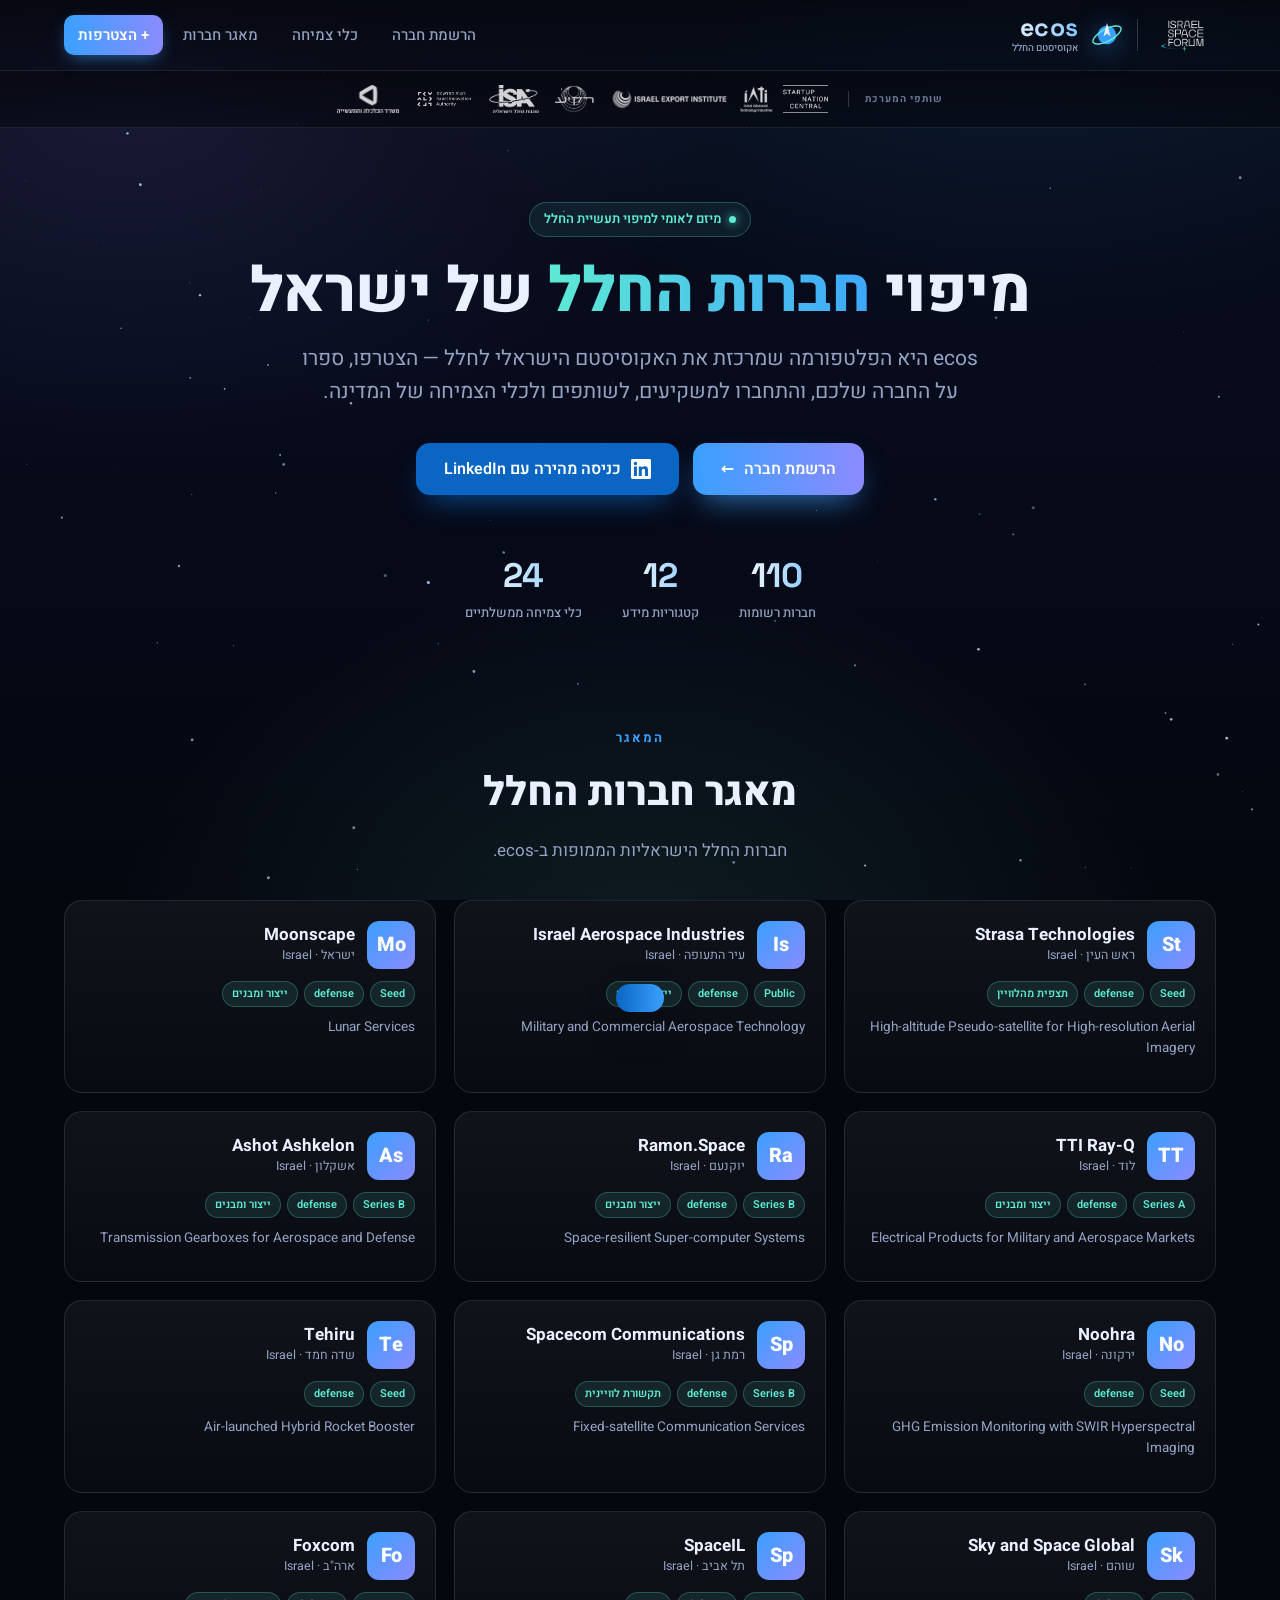
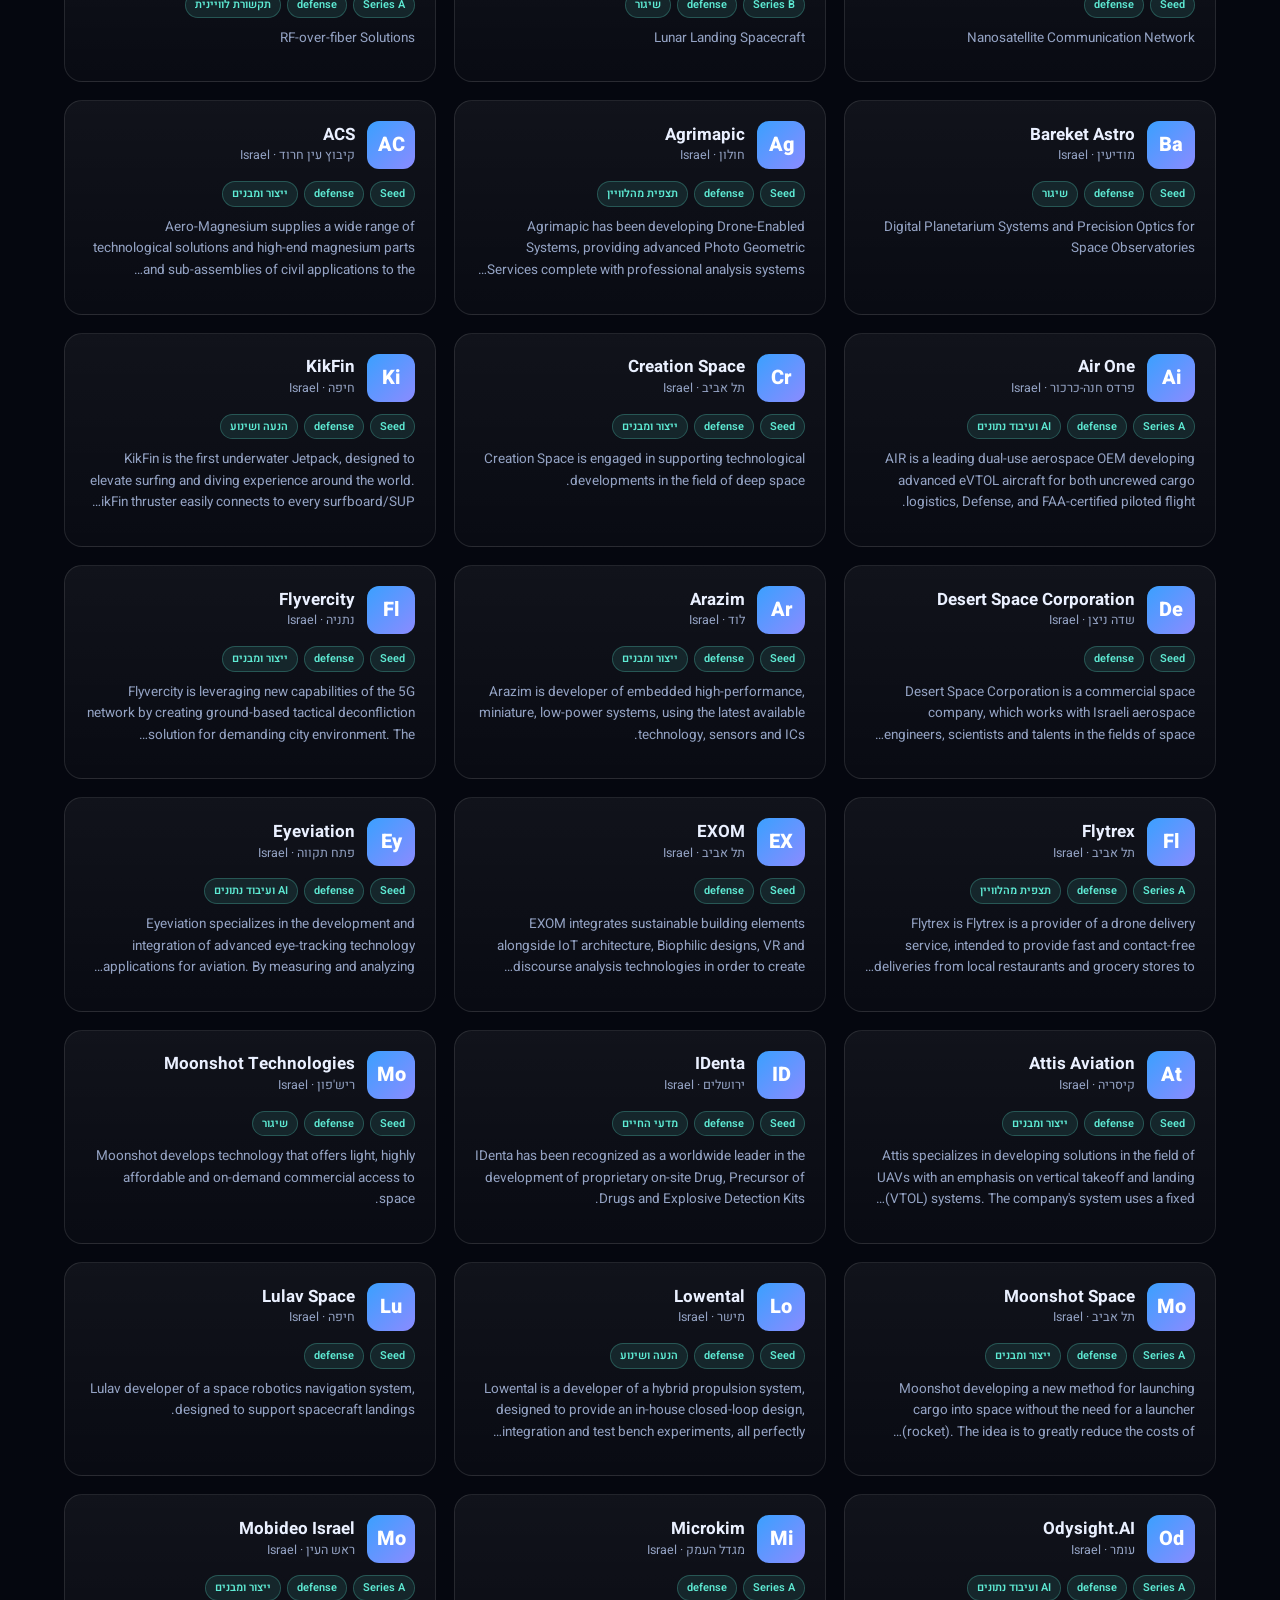
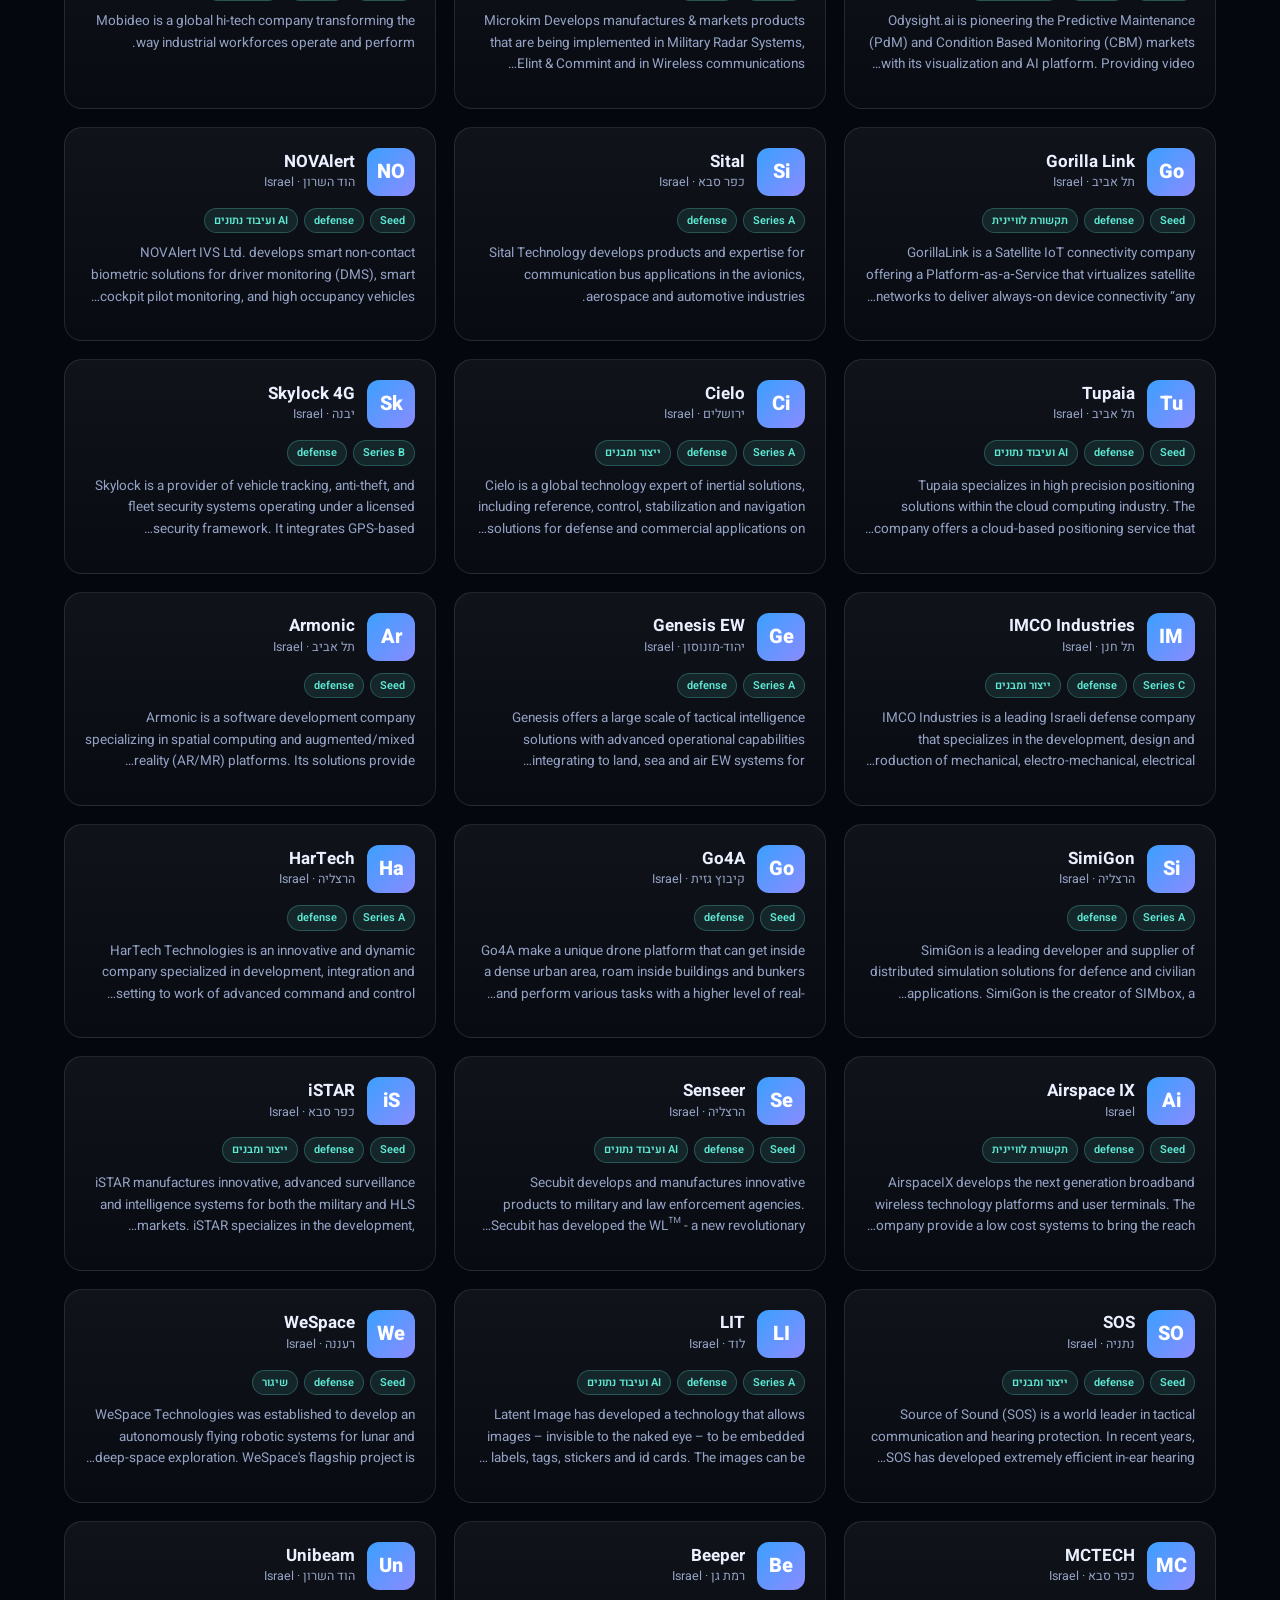
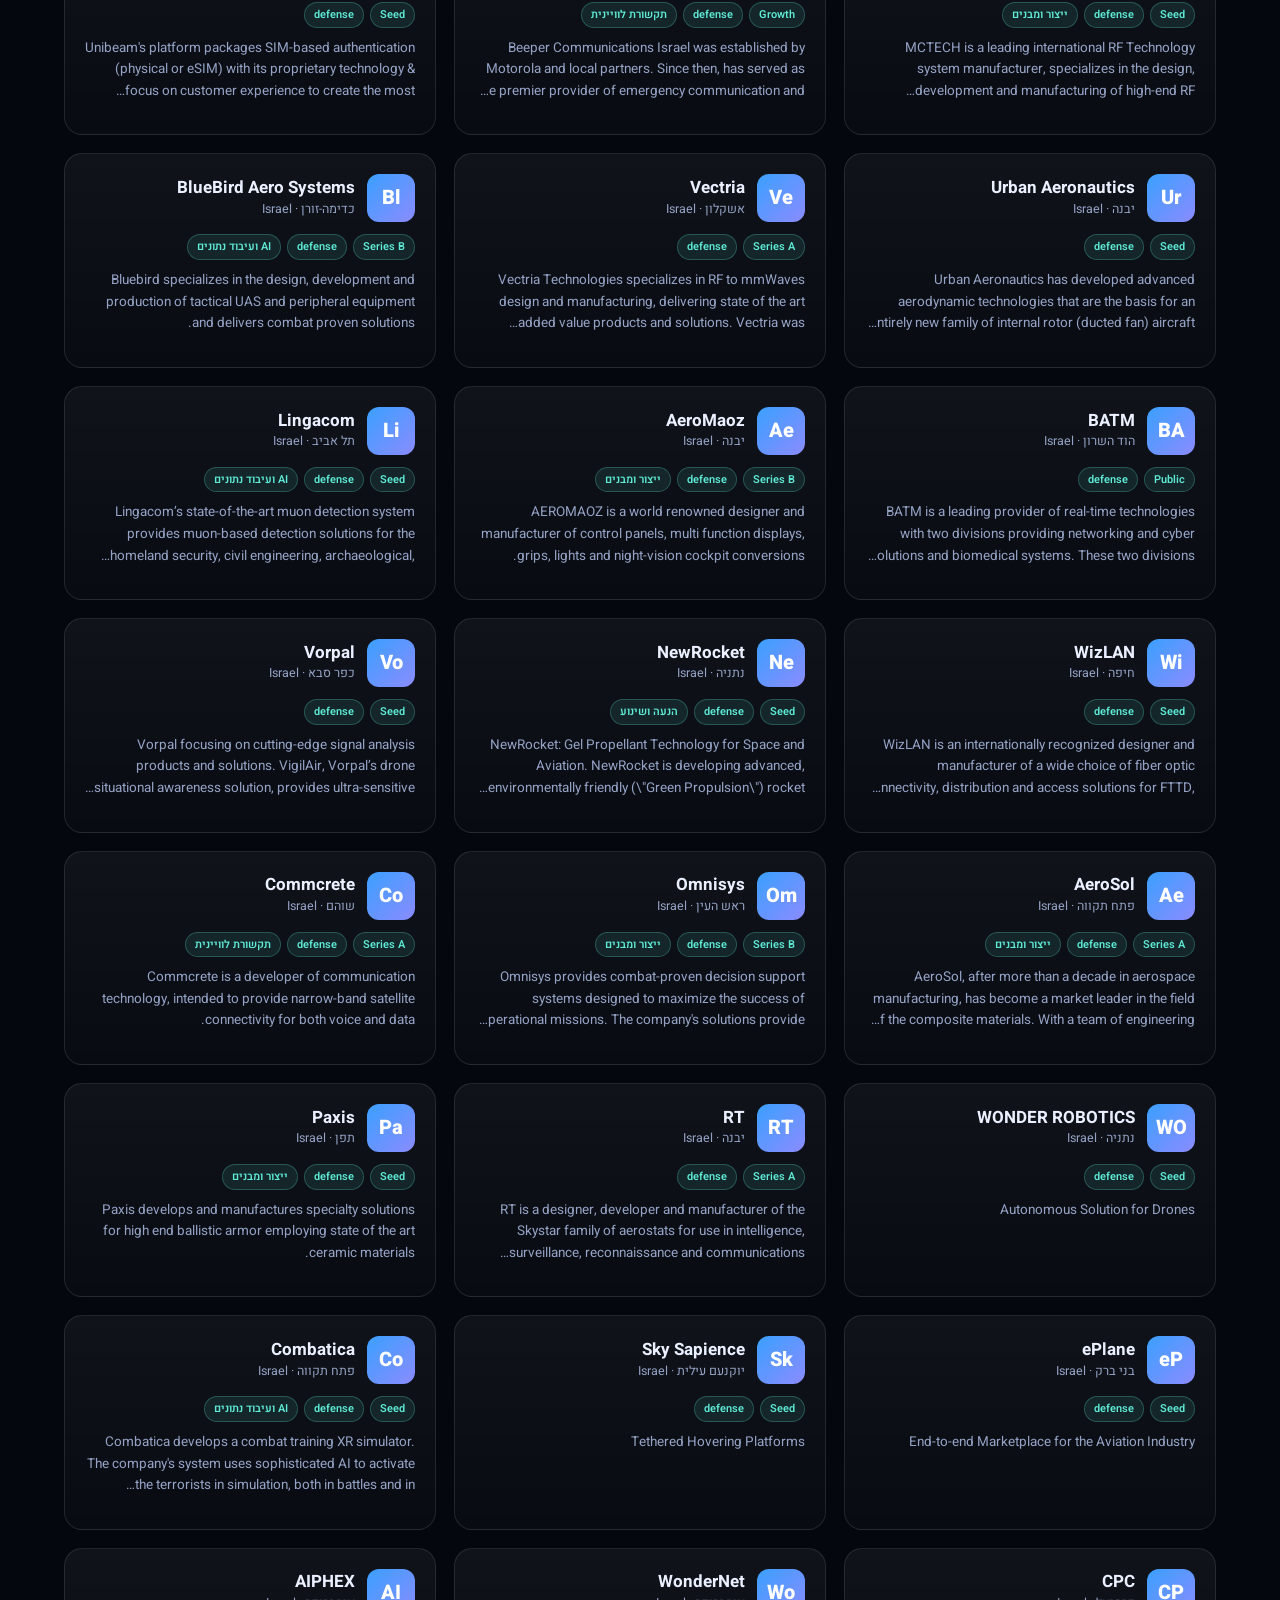
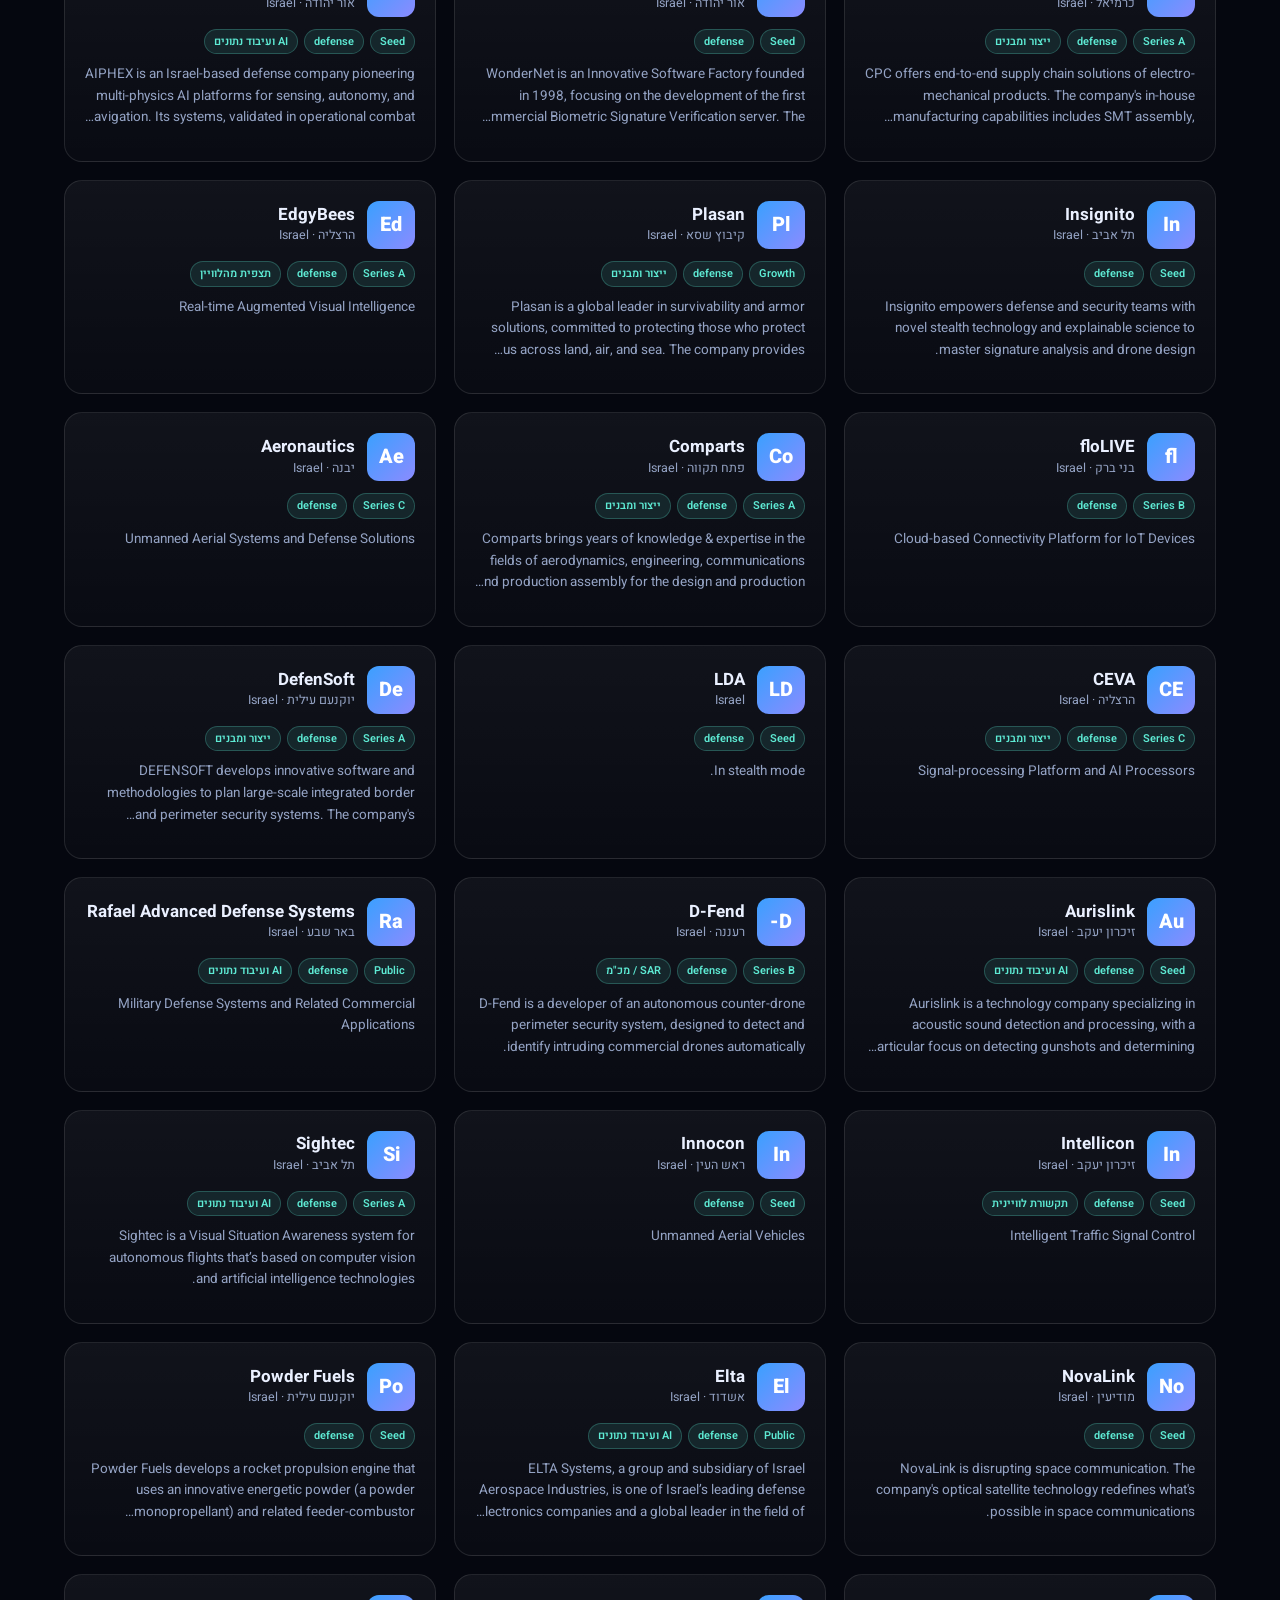
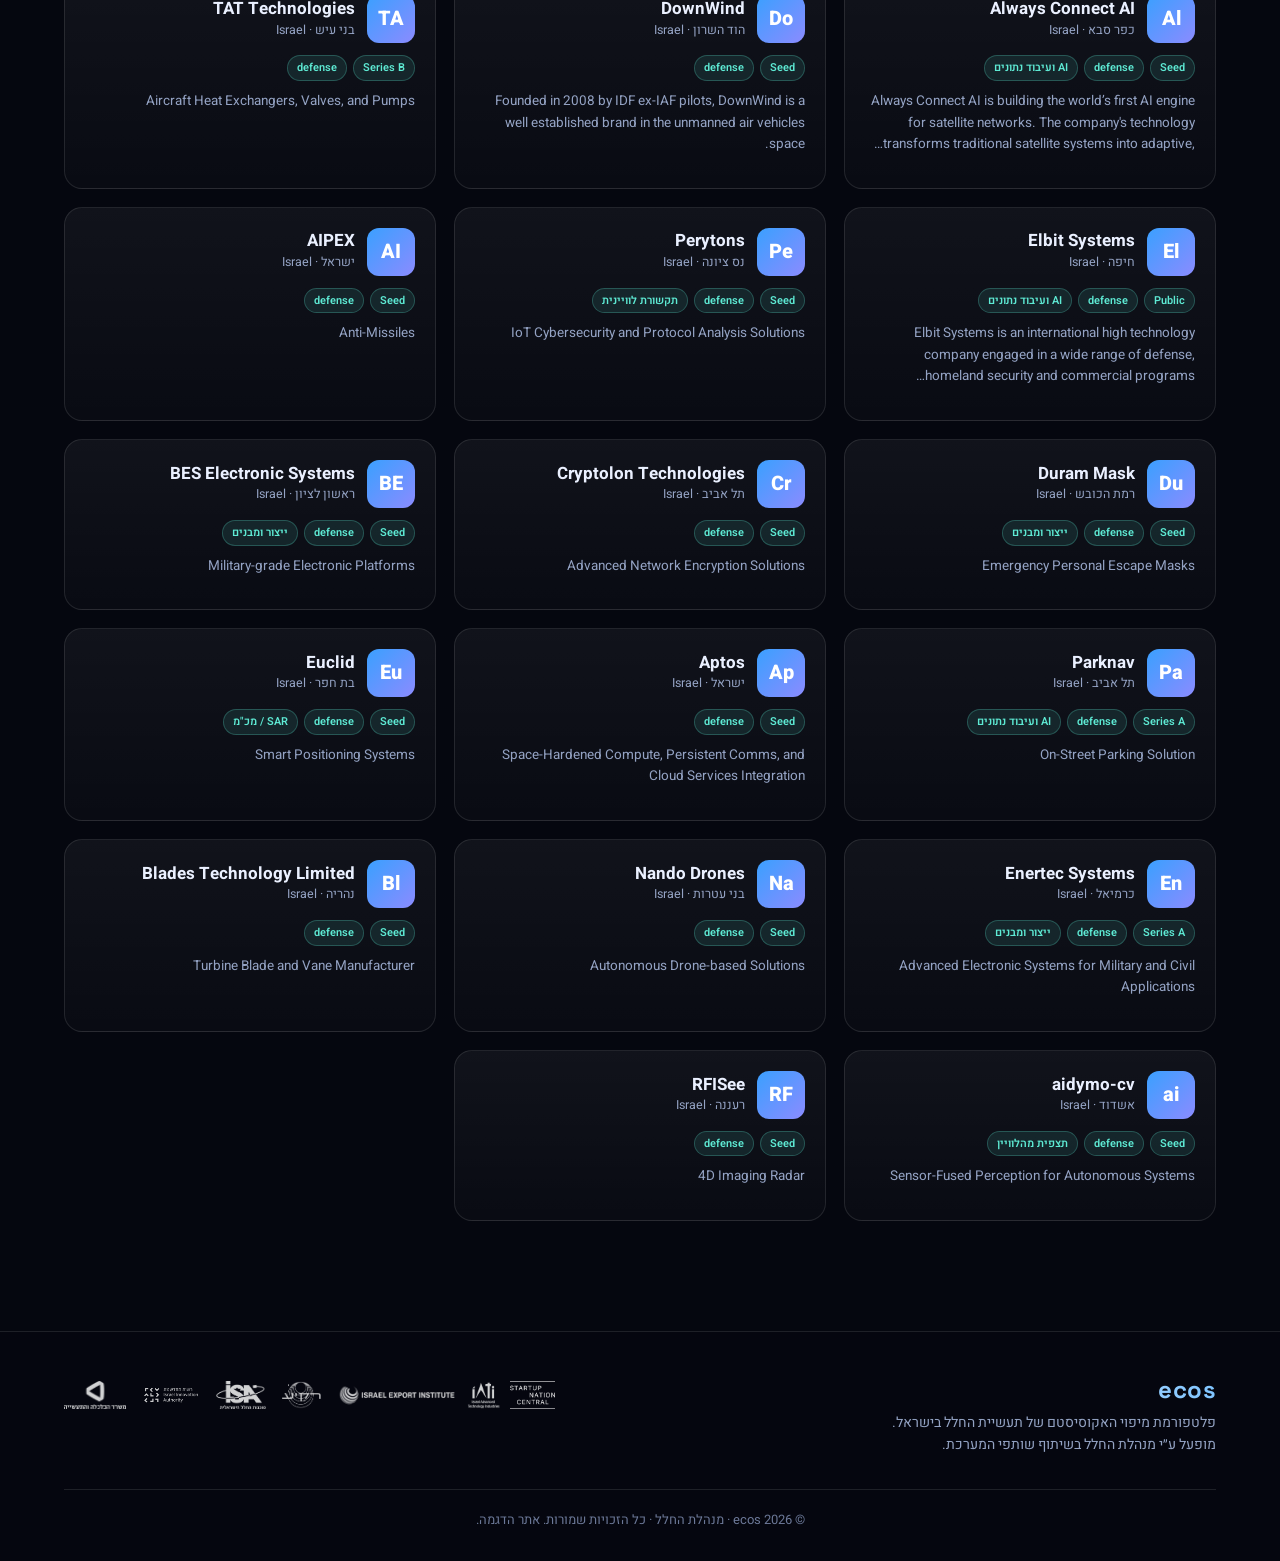
==== commit e977db29: "fix: force cache bust on data.js; clear stale localStorage companies - Bump data.js to v=4 so browse" ====
--- a/index.html
+++ b/index.html
@@ -447,7 +447,7 @@
 
 <div id="toast"></div>
 
-<script src="data.js?v=3"></script>
+<script src="data.js?v=4"></script>
 <script>
 /* ============ Partner logos ============ */
 const PARTNERS=[
@@ -924,6 +924,7 @@
 }
 
 /* ============ Init ============ */
+localStorage.removeItem('ecos_companies');
 renderPartners();
 renderGrowth();
 REG_CARD_TEMPLATE=document.querySelector('.reg-card').innerHTML;
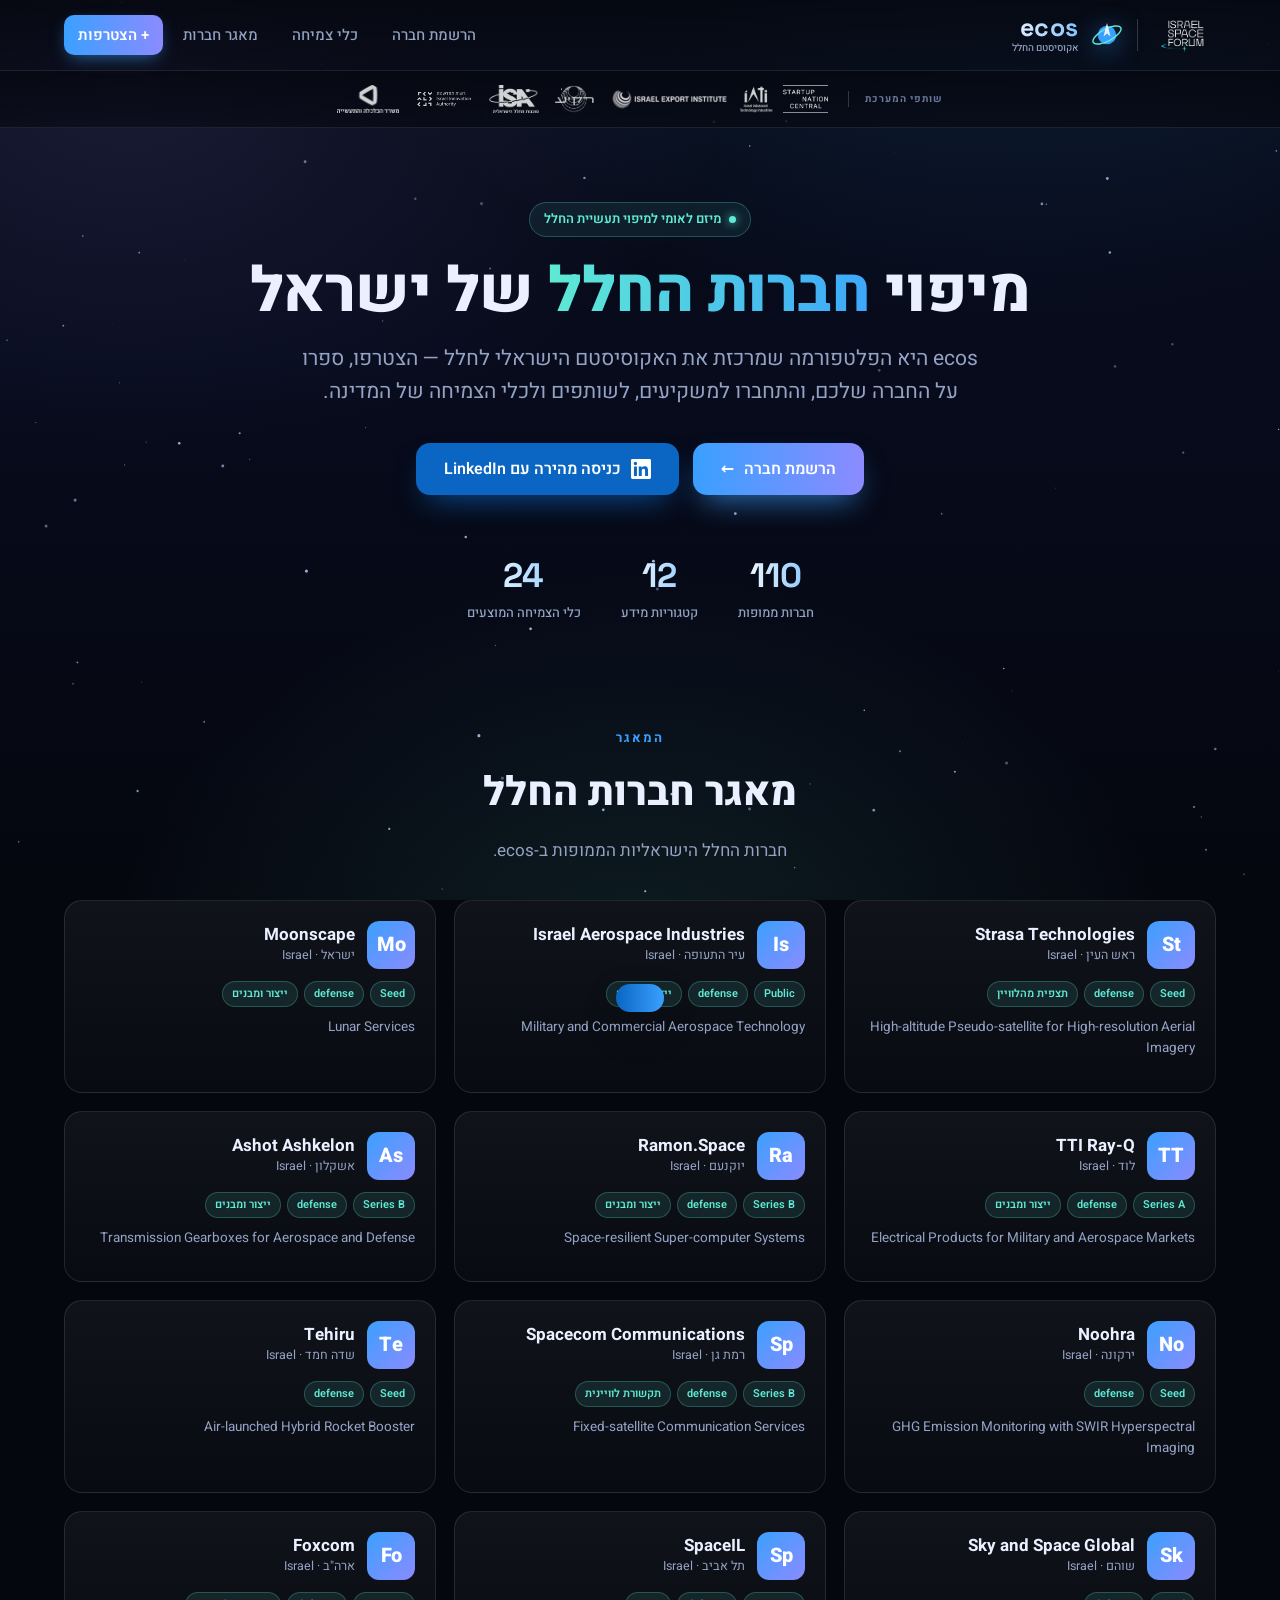
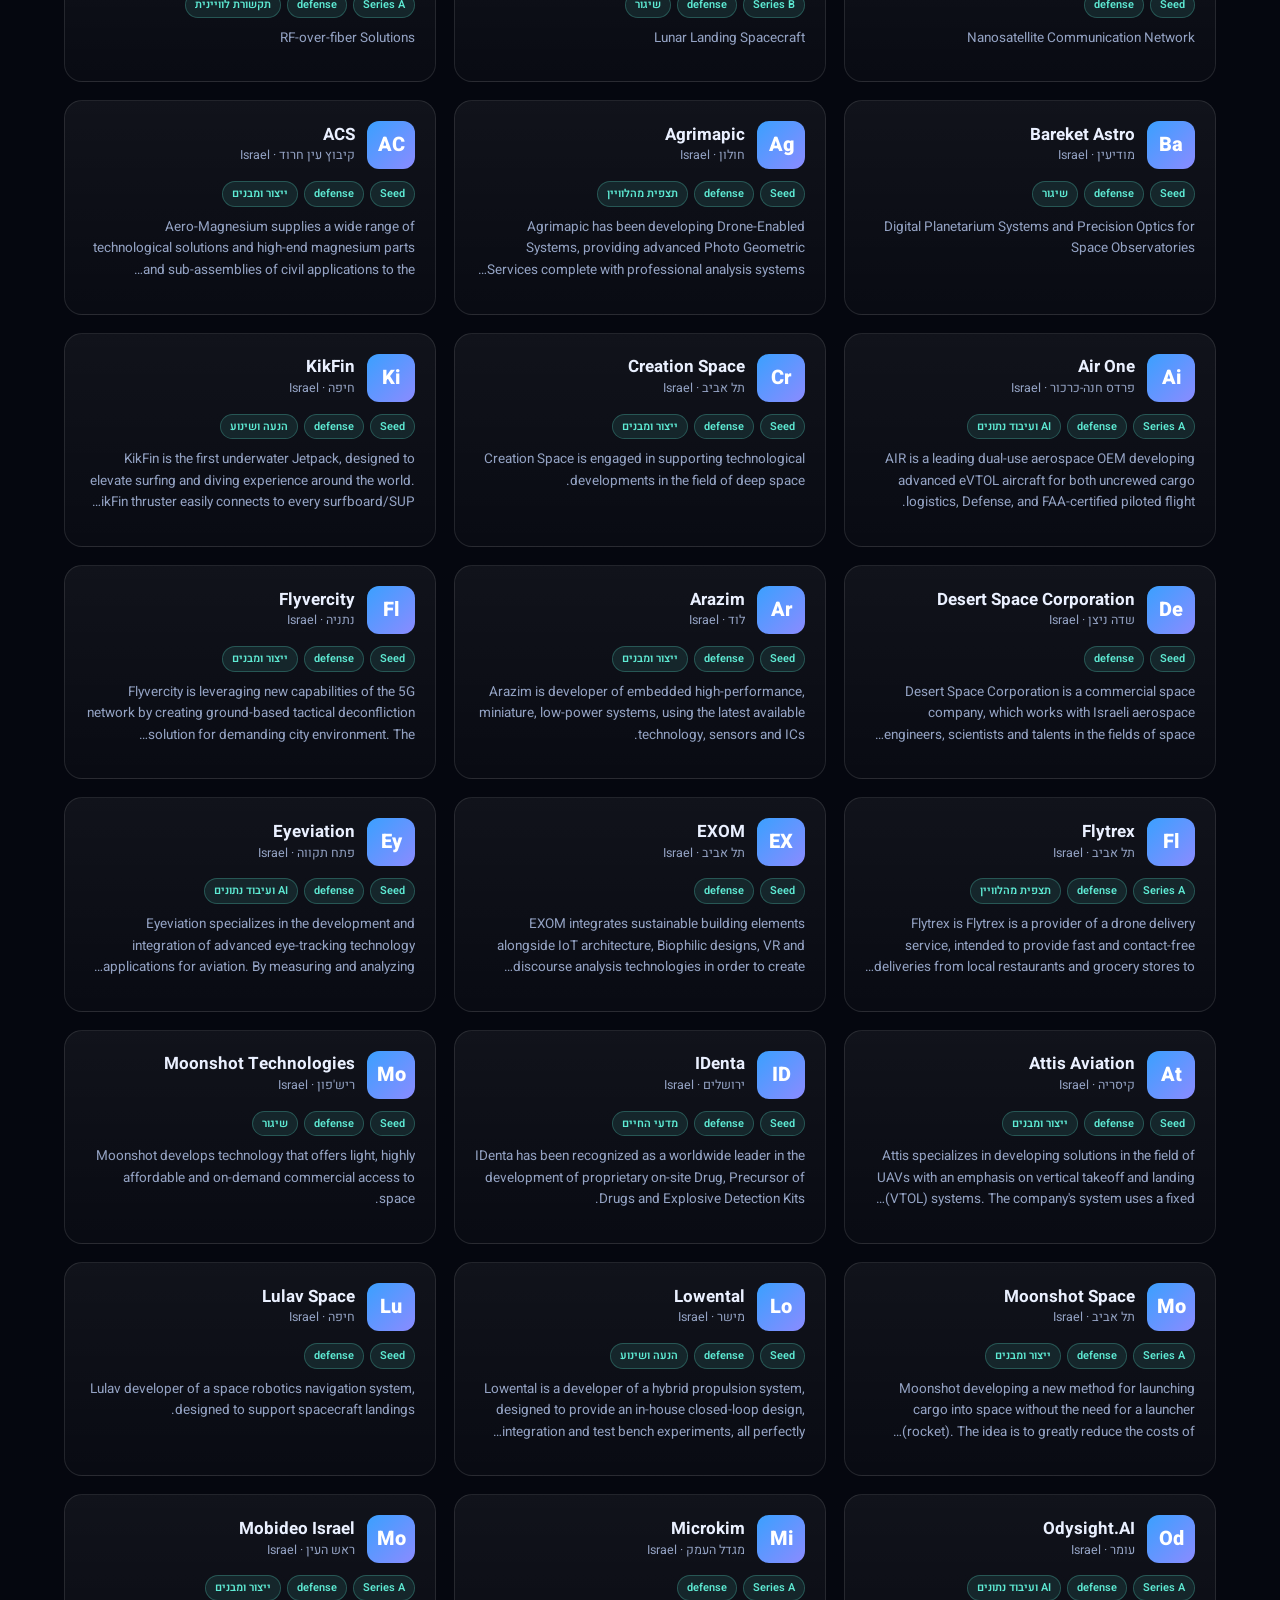
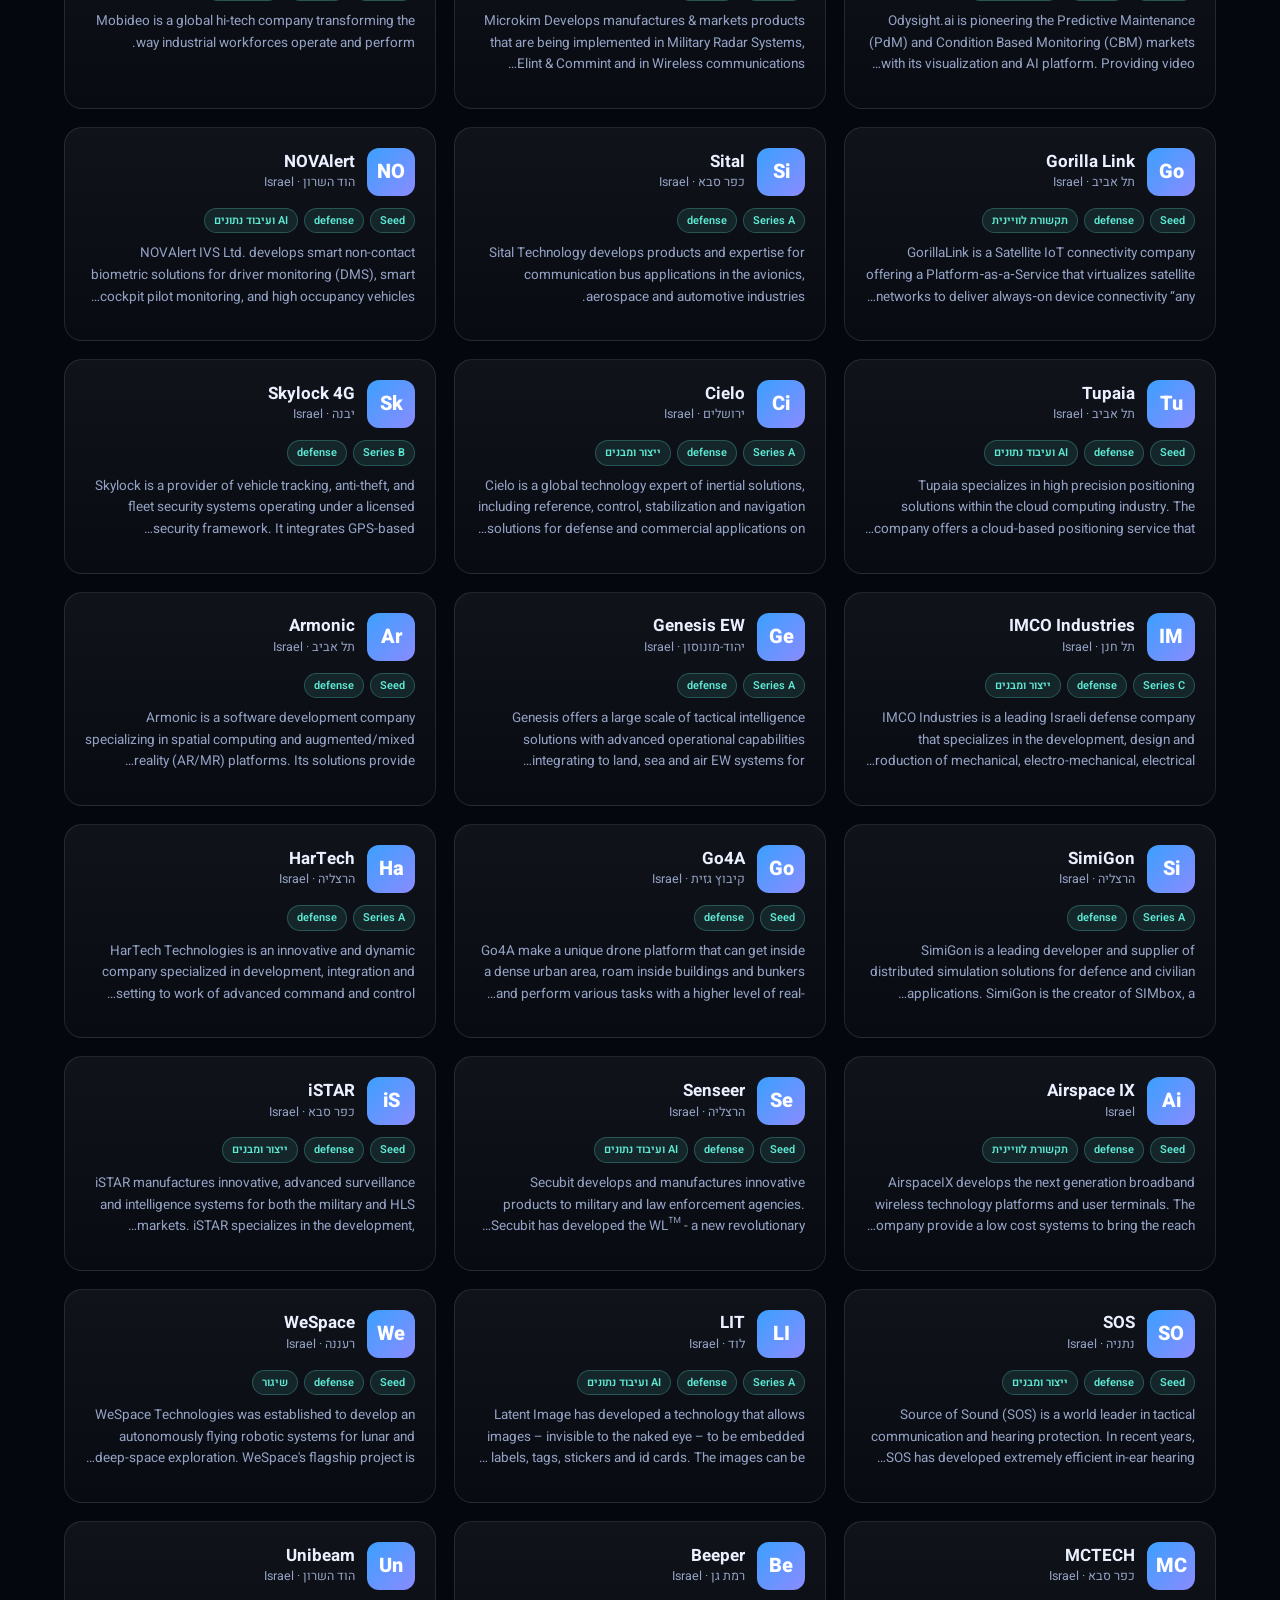
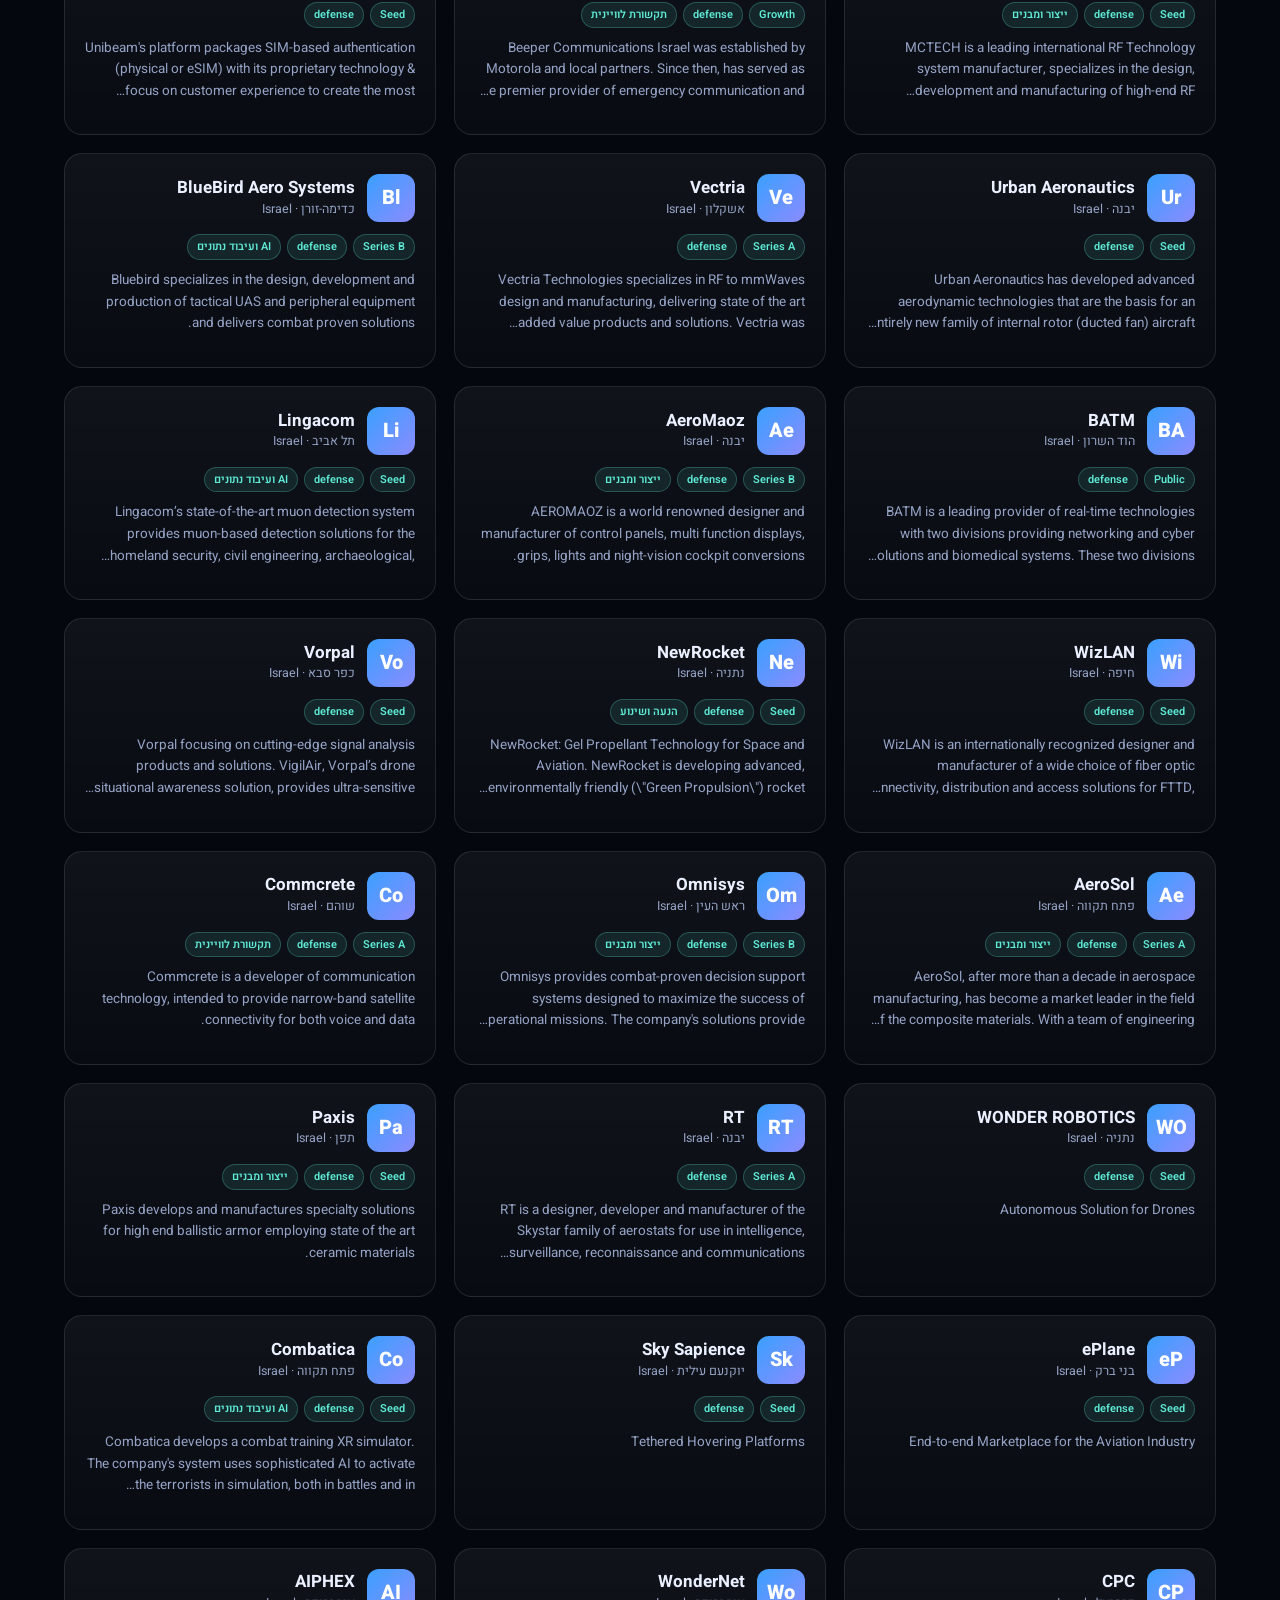
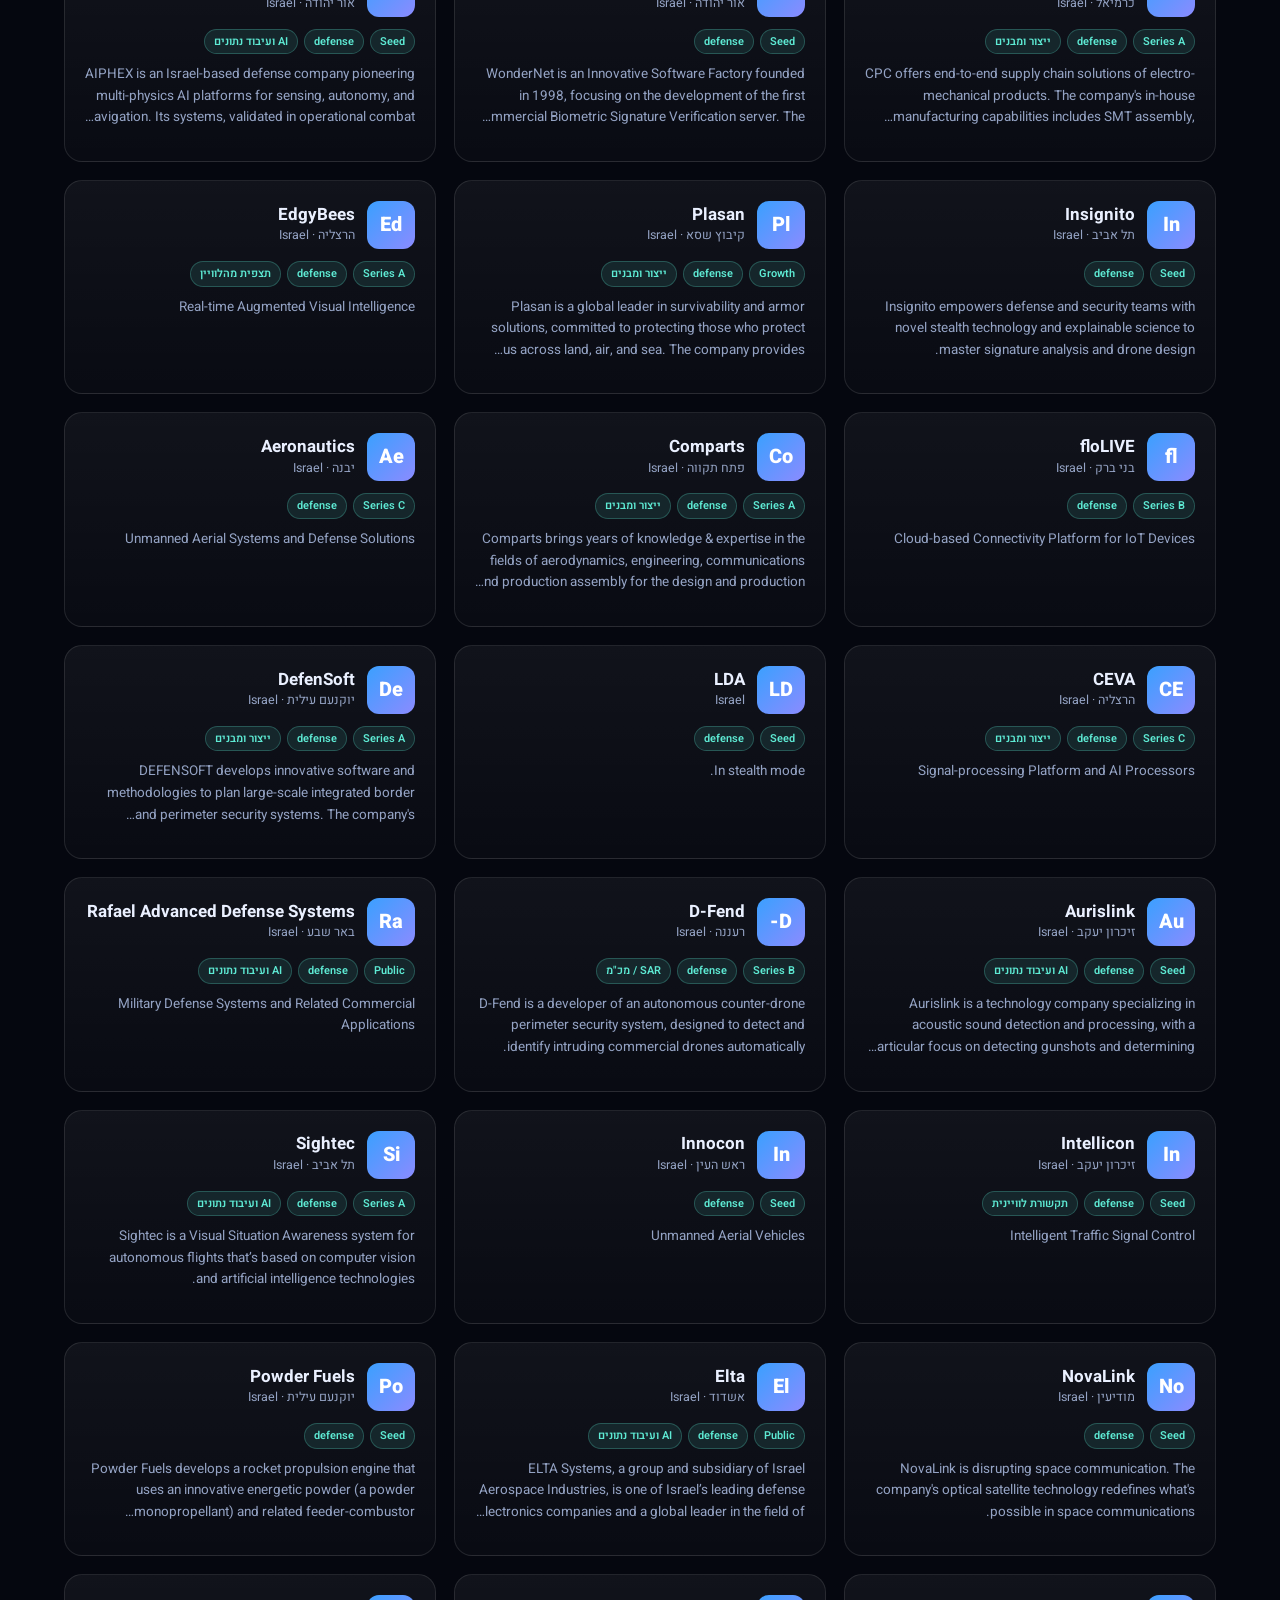
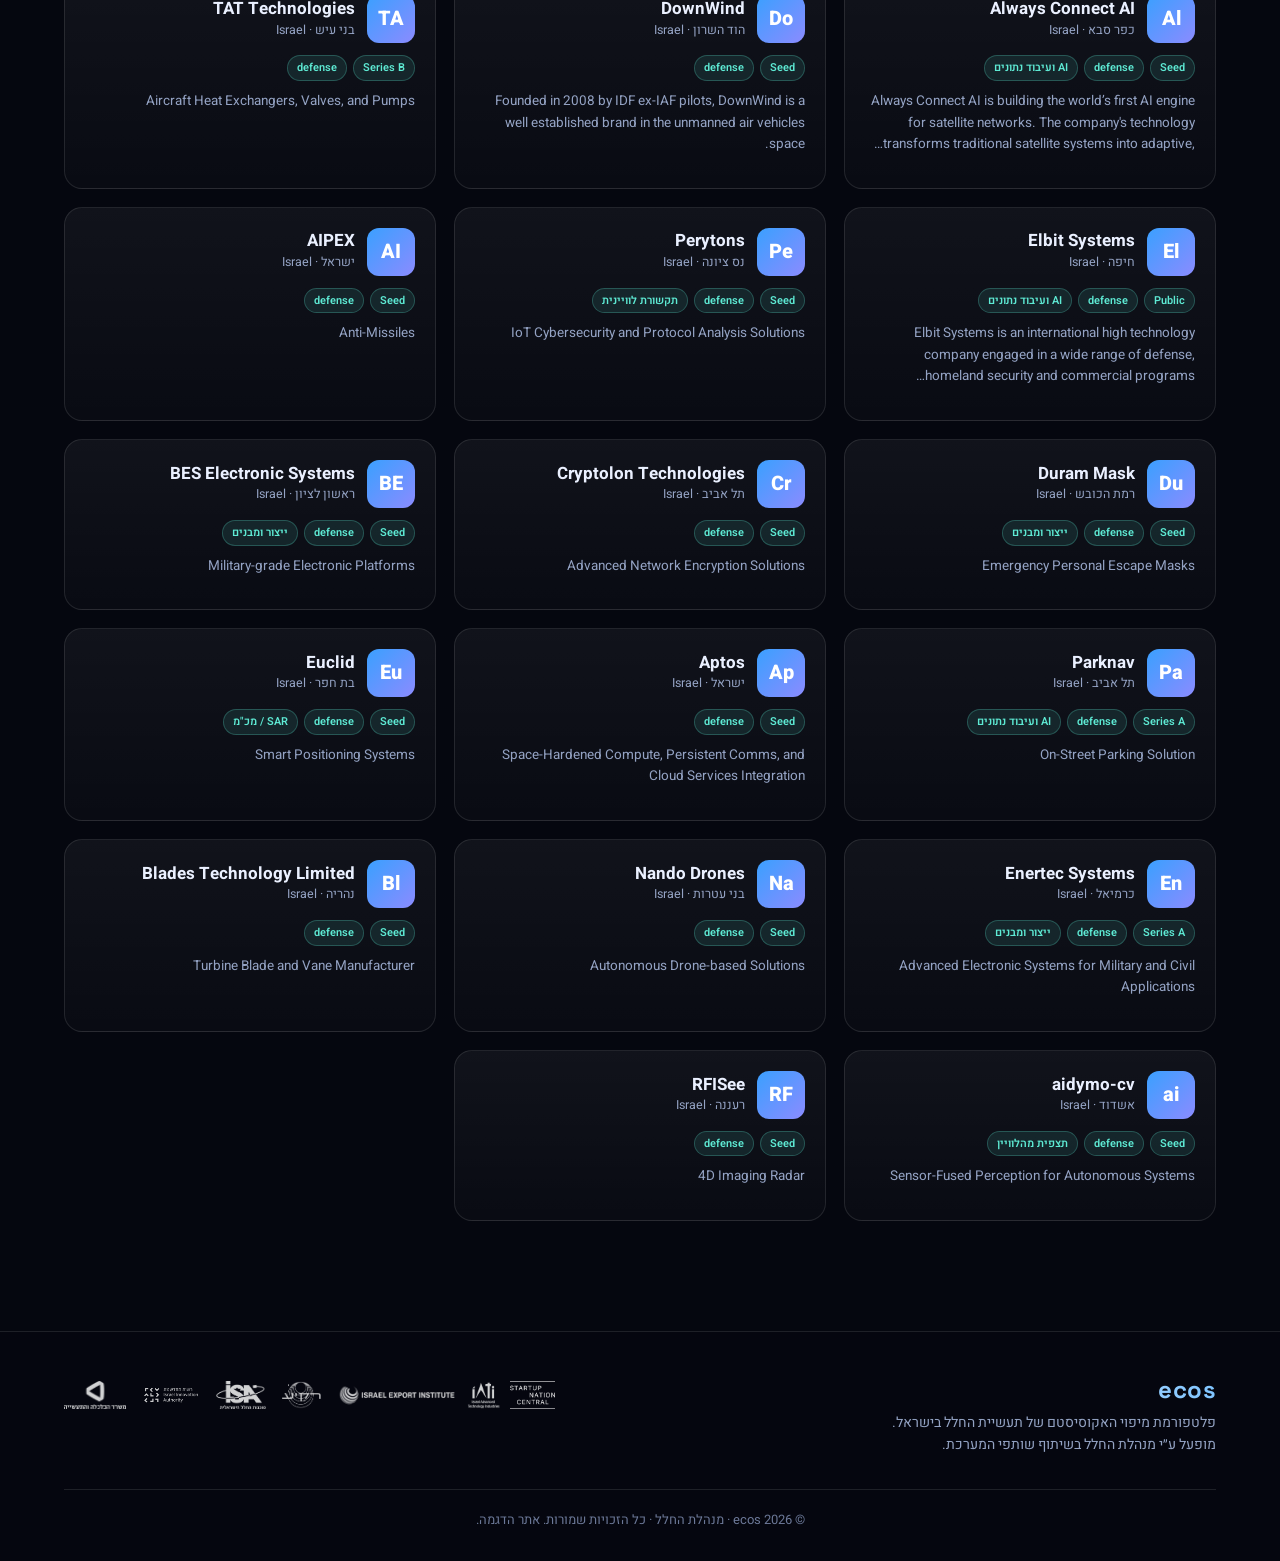
==== commit 24635bfa: "landing: fix stat labels and dynamic growth tools count - 'חברות רשומות' → 'חברות ממופות' (reflects " ====
--- a/index.html
+++ b/index.html
@@ -345,9 +345,9 @@
         </button>
       </div>
       <div class="hero-stats">
-        <div class="stat"><div class="n" id="statCount">0</div><div class="l">חברות רשומות</div></div>
+        <div class="stat"><div class="n" id="statCount">0</div><div class="l">חברות ממופות</div></div>
         <div class="stat"><div class="n">12</div><div class="l">קטגוריות מידע</div></div>
-        <div class="stat"><div class="n">24</div><div class="l">כלי צמיחה ממשלתיים</div></div>
+        <div class="stat"><div class="n" id="statGrowth">0</div><div class="l">כלי הצמיחה המוצעים</div></div>
       </div>
     </div>
   </section>
@@ -909,7 +909,11 @@
       <div class="dir-tags">${tags}</div><div class="dir-summary">${c.blurb||''}</div></div>`;
   }).join('')+'</div>';
 }
-function updateStat(){ document.getElementById('statCount').textContent=(window.COMPANIES||[]).length; }
+function updateStat(){
+  document.getElementById('statCount').textContent=(window.COMPANIES||[]).length;
+  const gtTotal=(typeof GROWTH!=='undefined')?GROWTH.reduce((a,o)=>a+o.groups.reduce((b,g)=>b+g.items.length,0),0):0;
+  document.getElementById('statGrowth').textContent=gtTotal;
+}
 
 /* ============ Helpers ============ */
 let toastT;
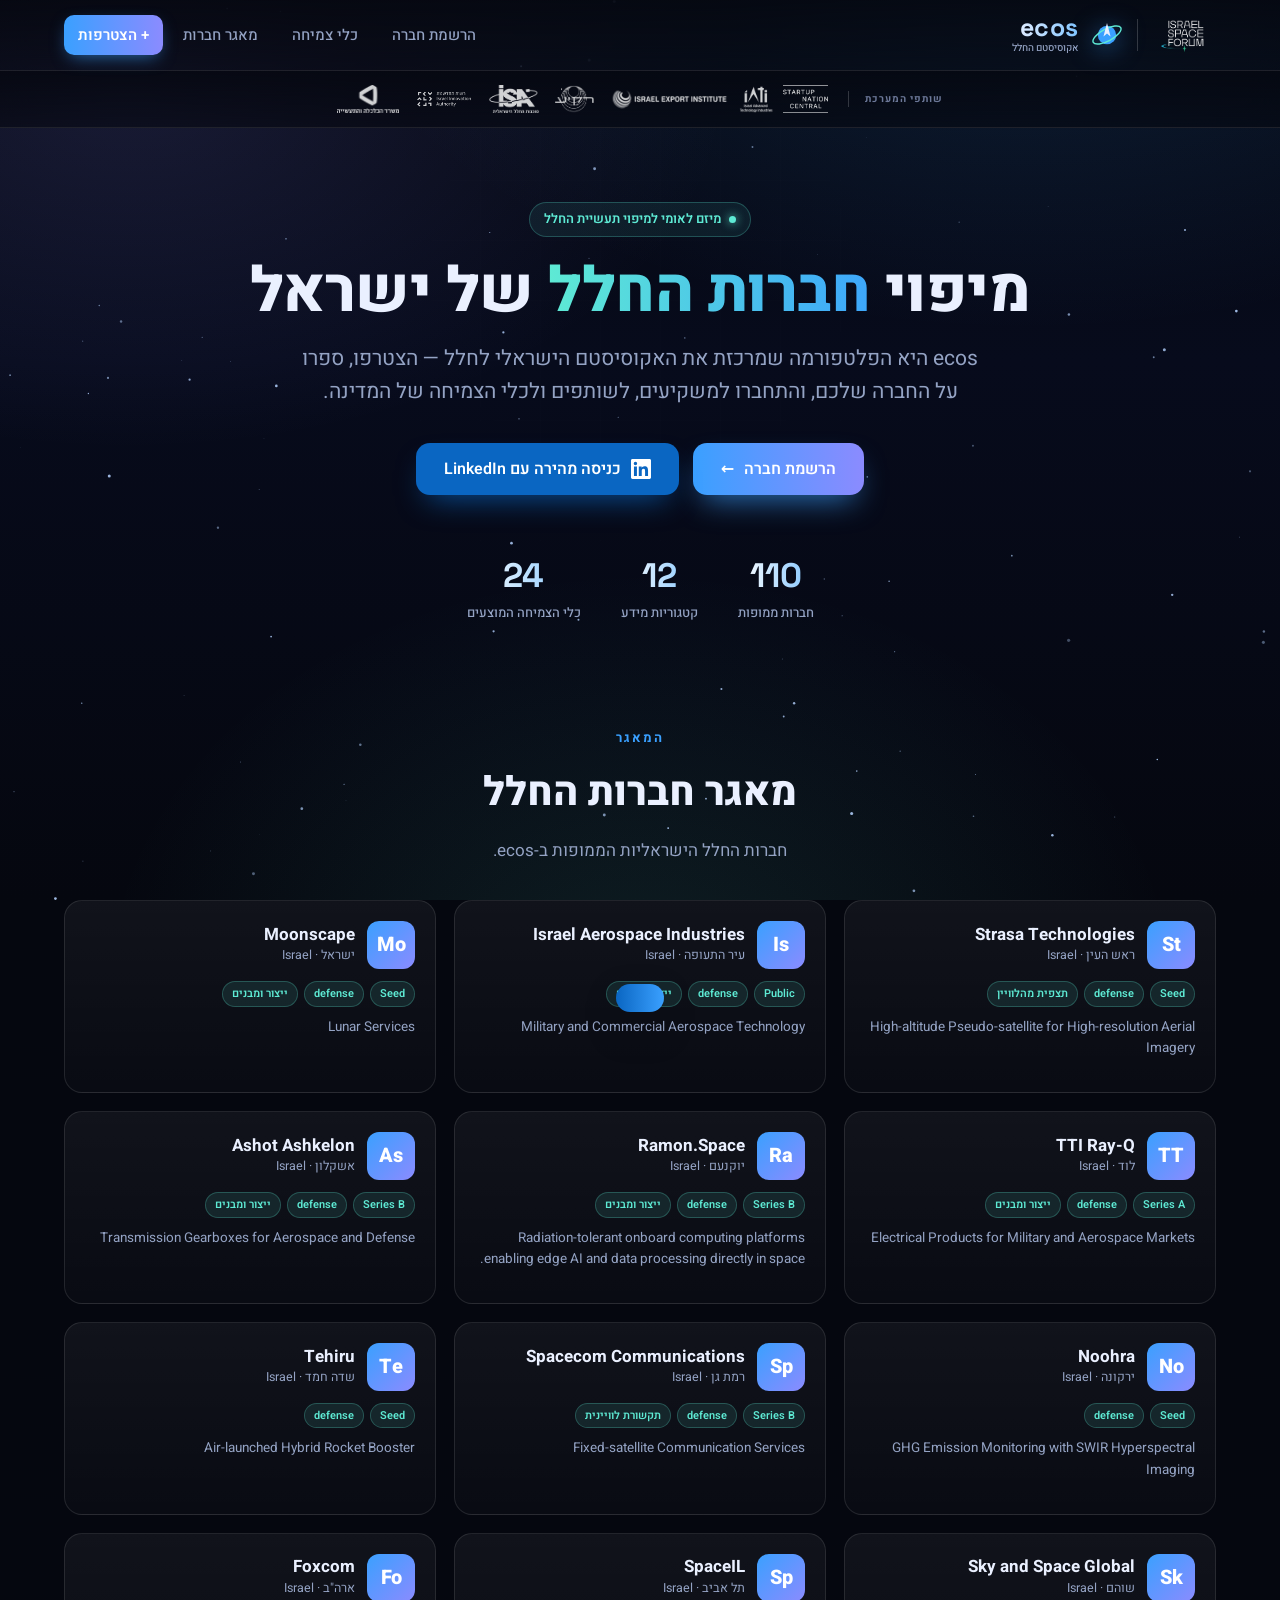
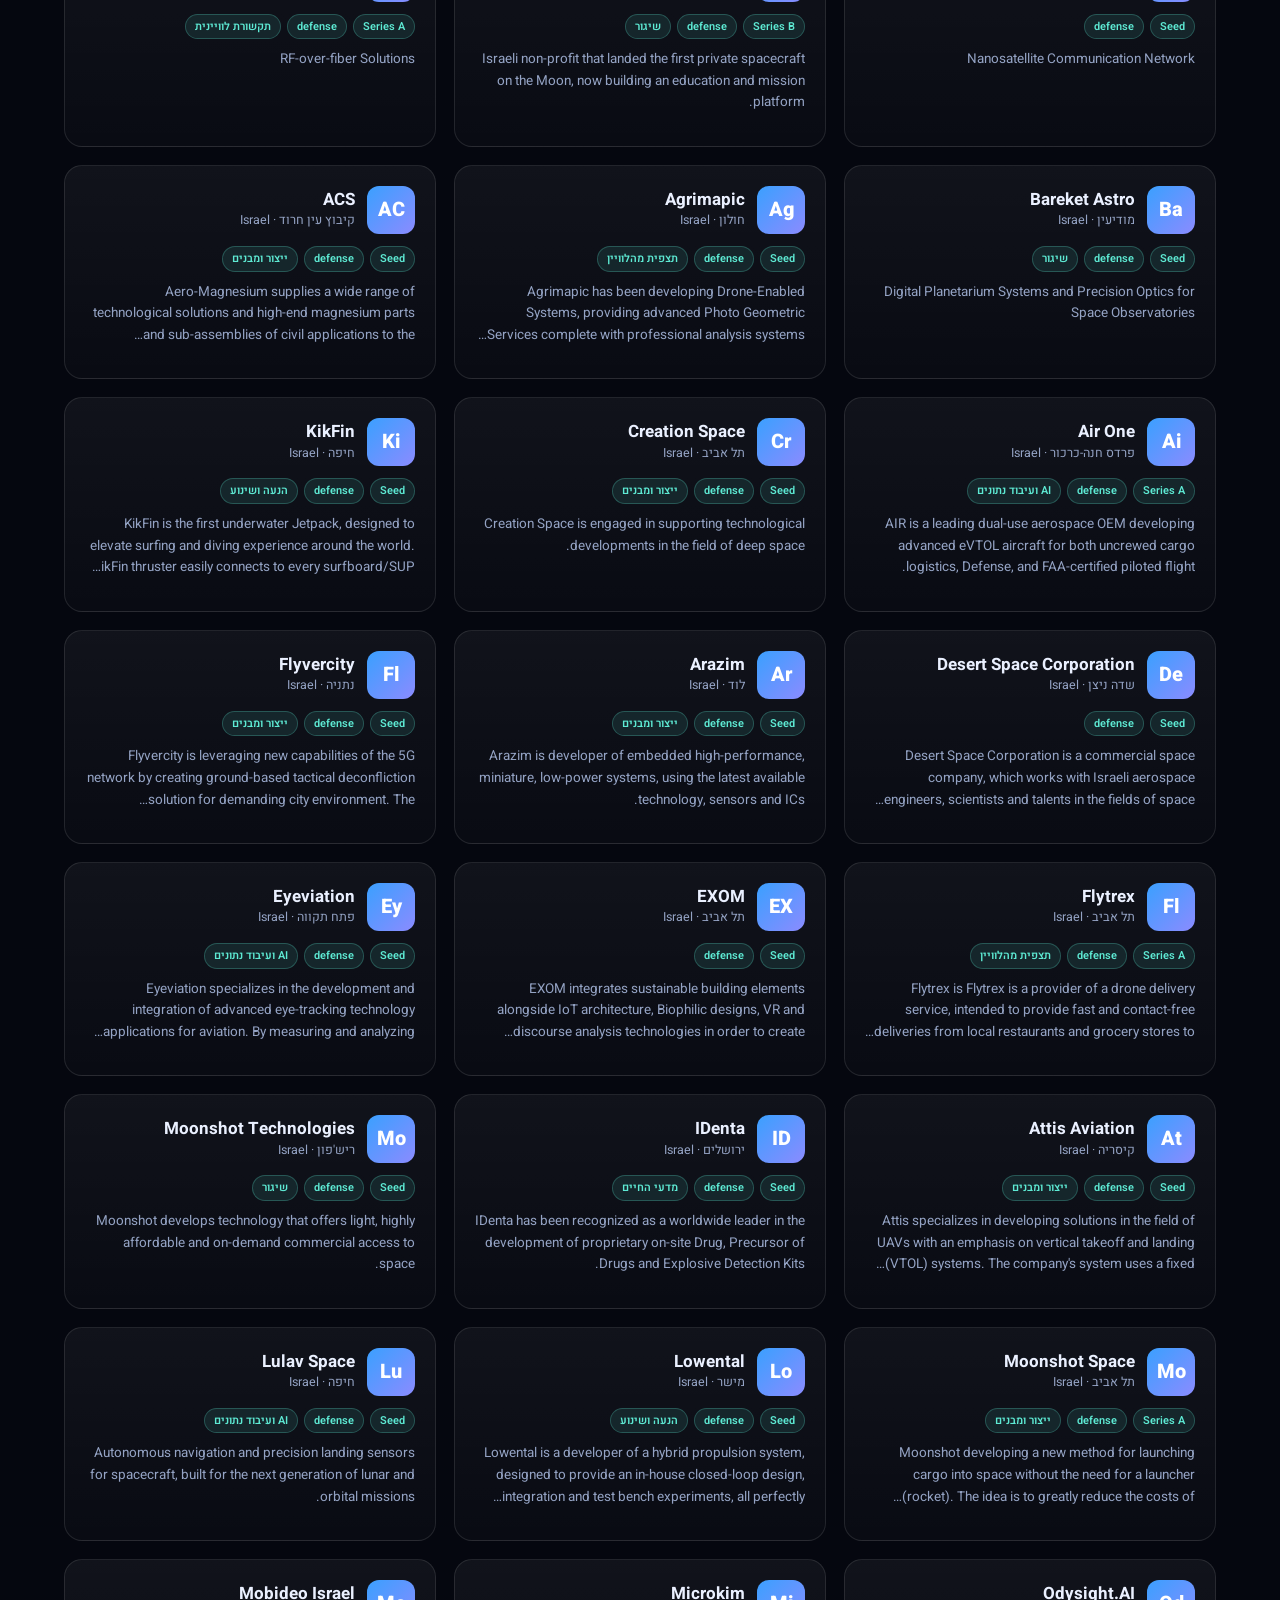
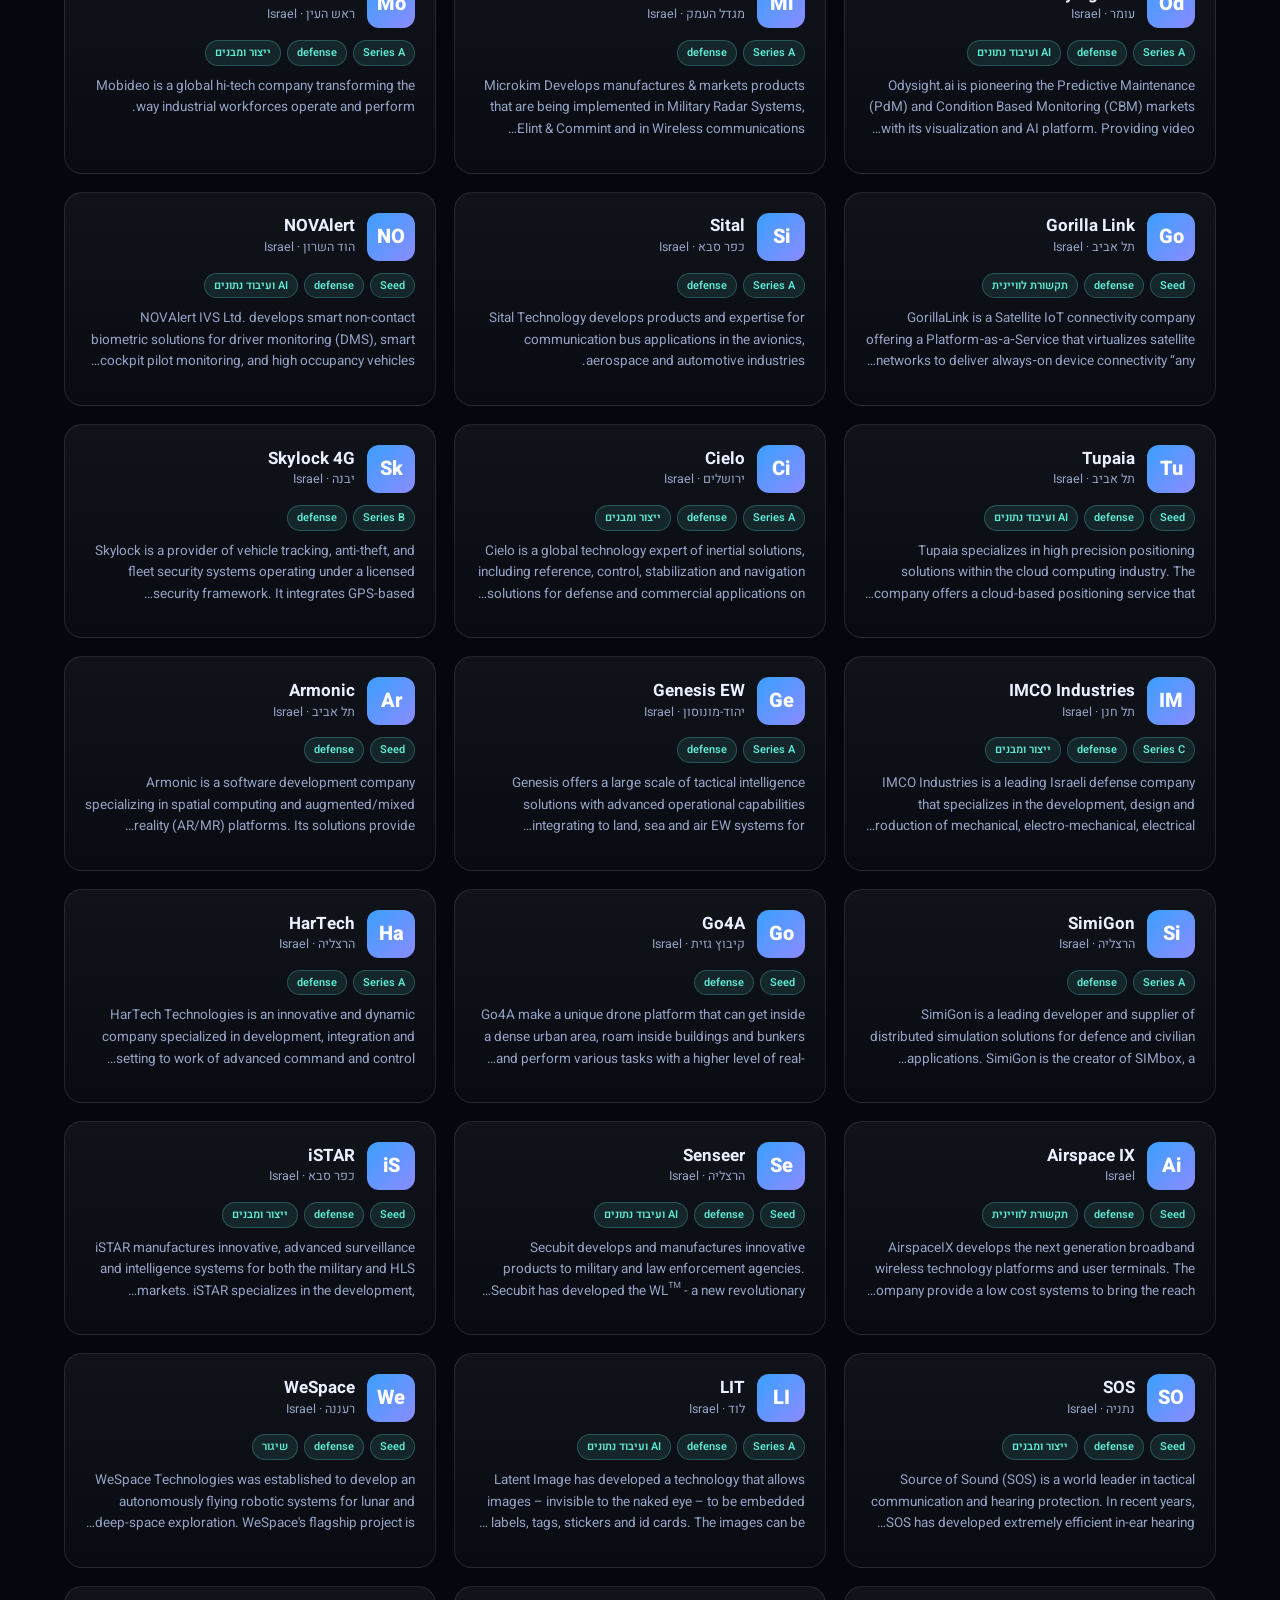
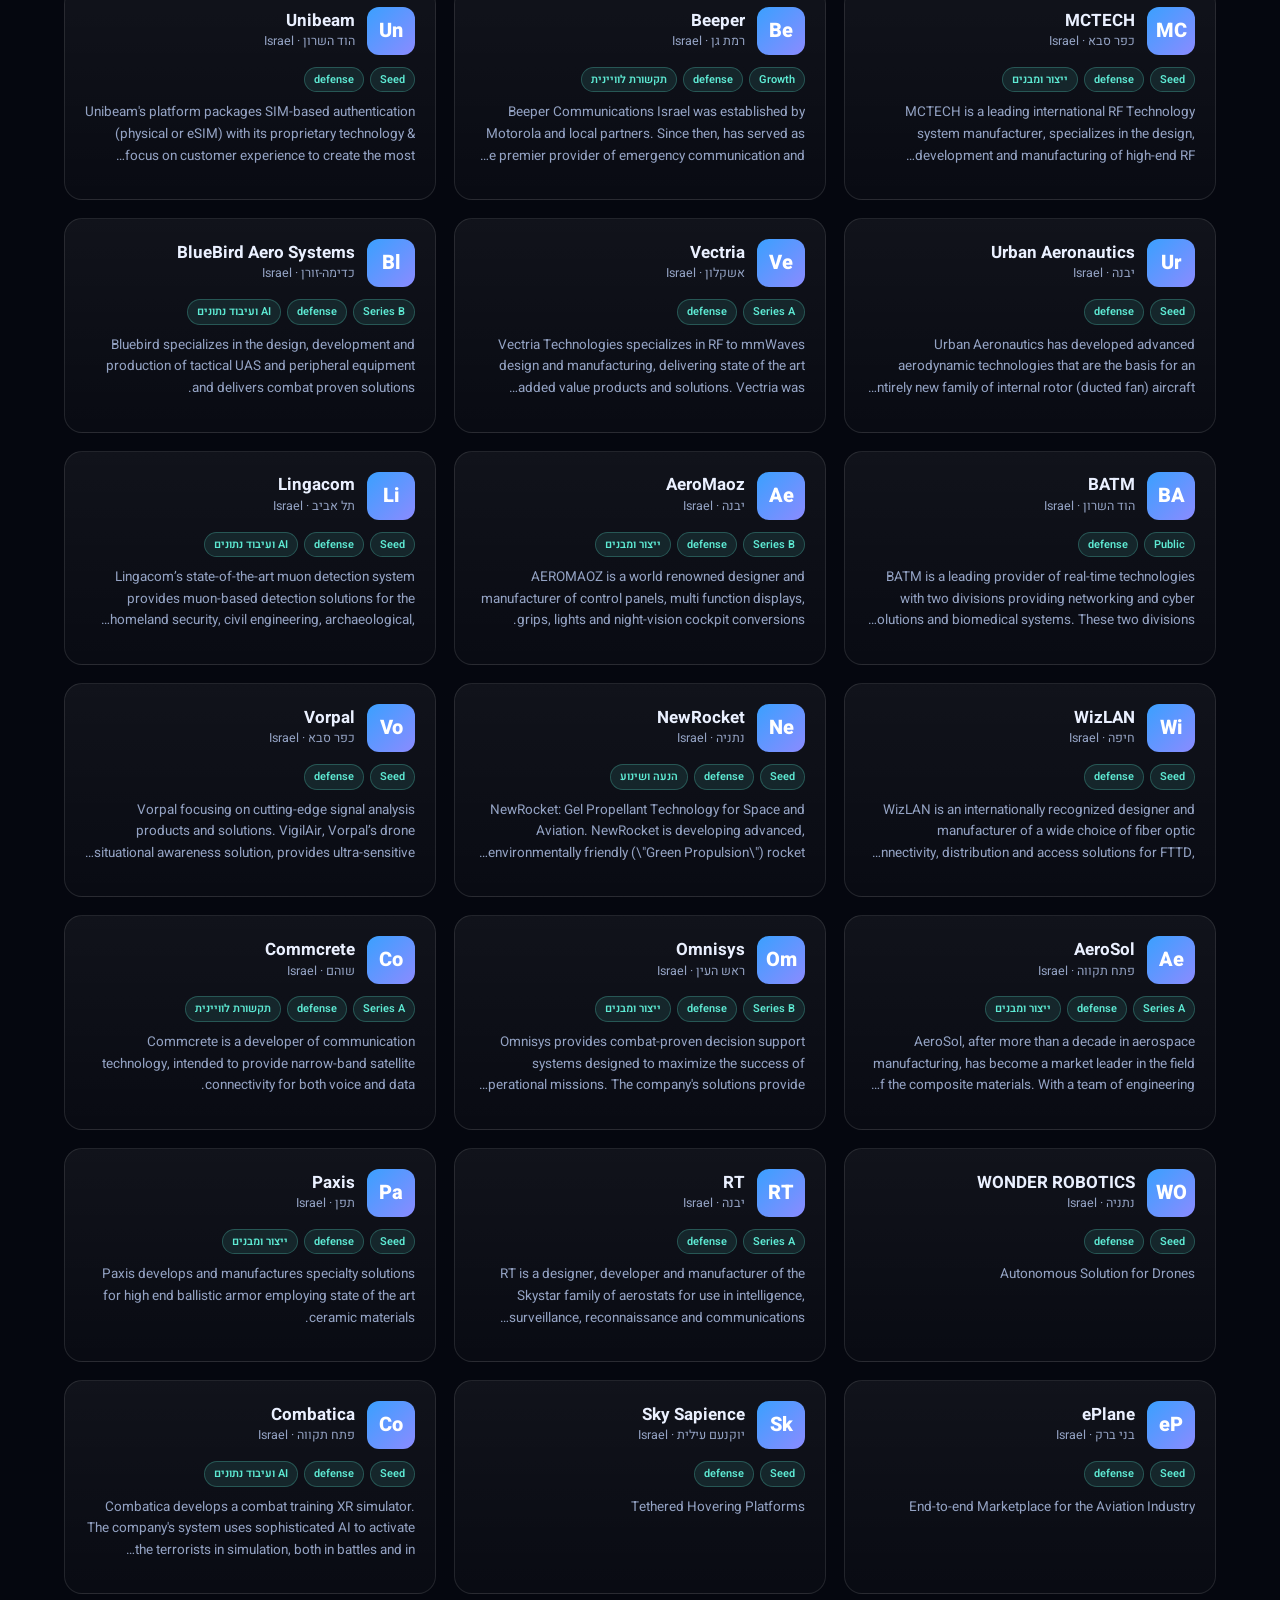
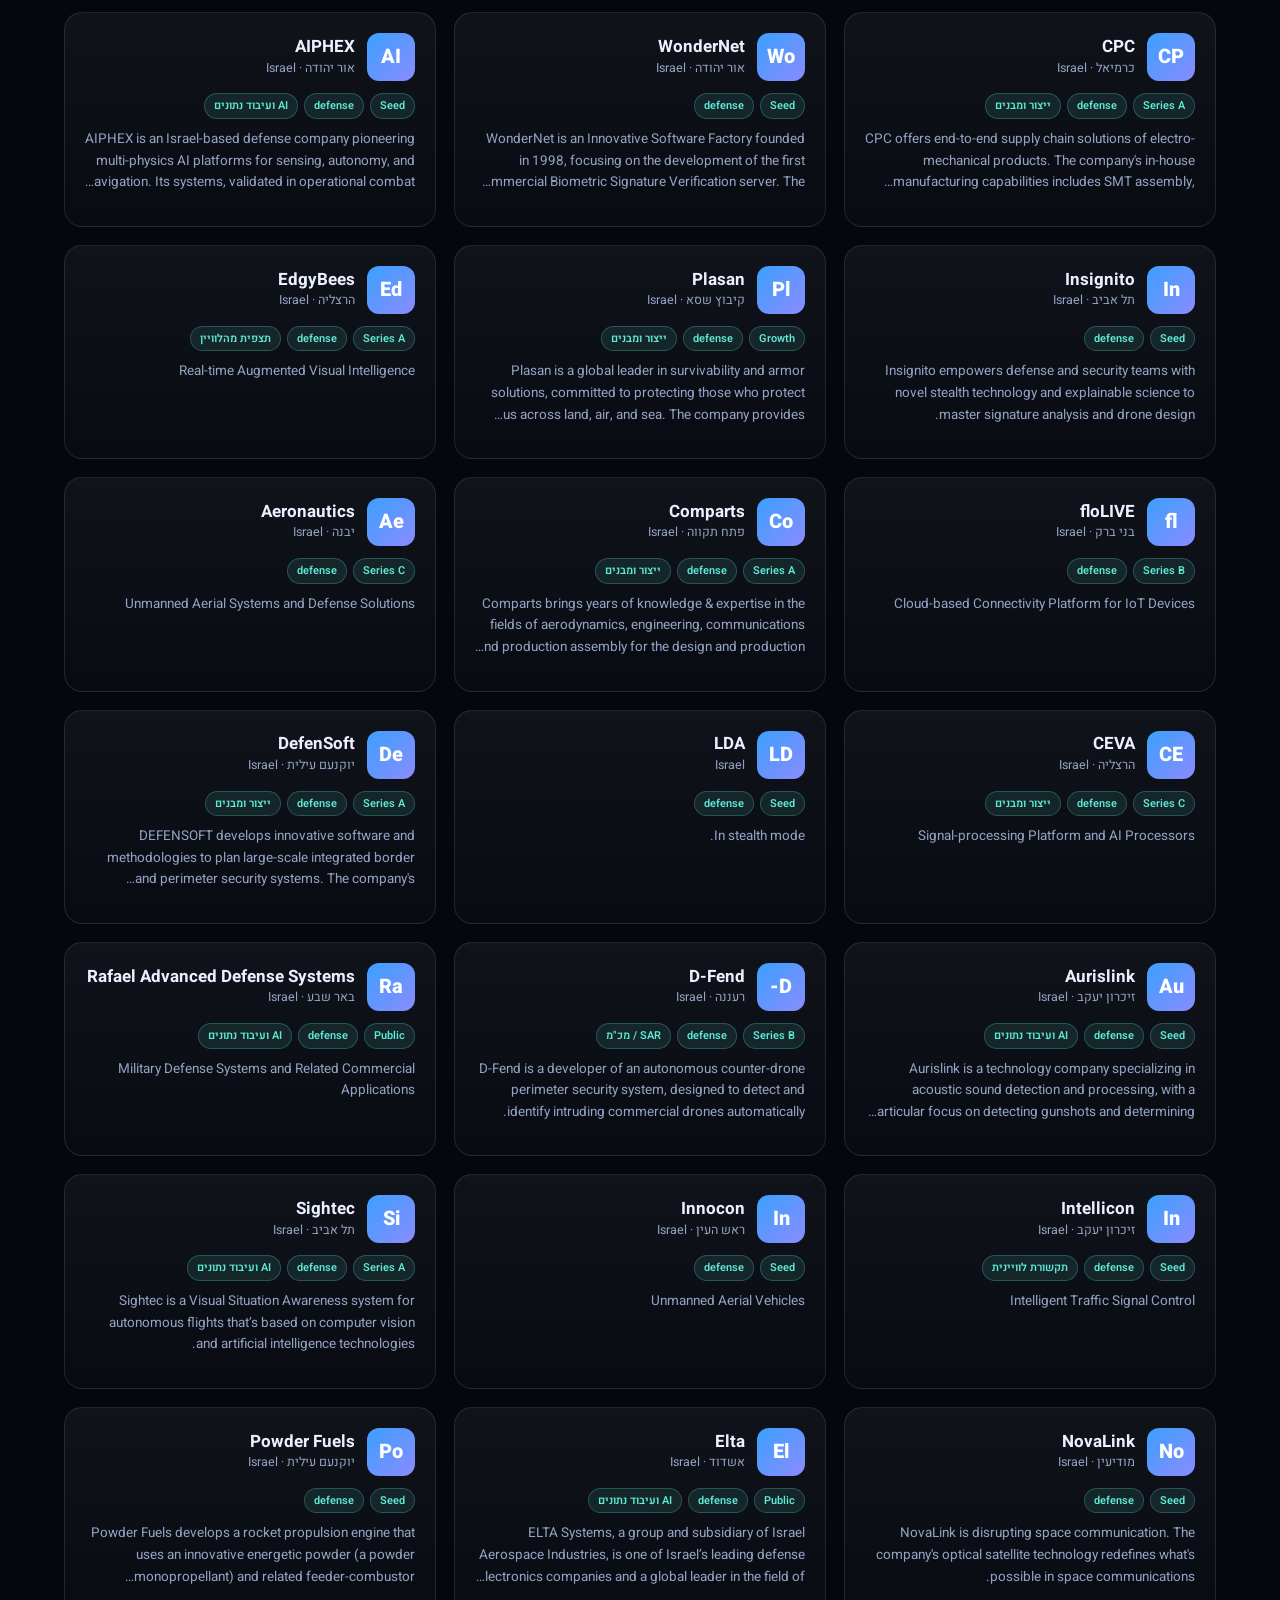
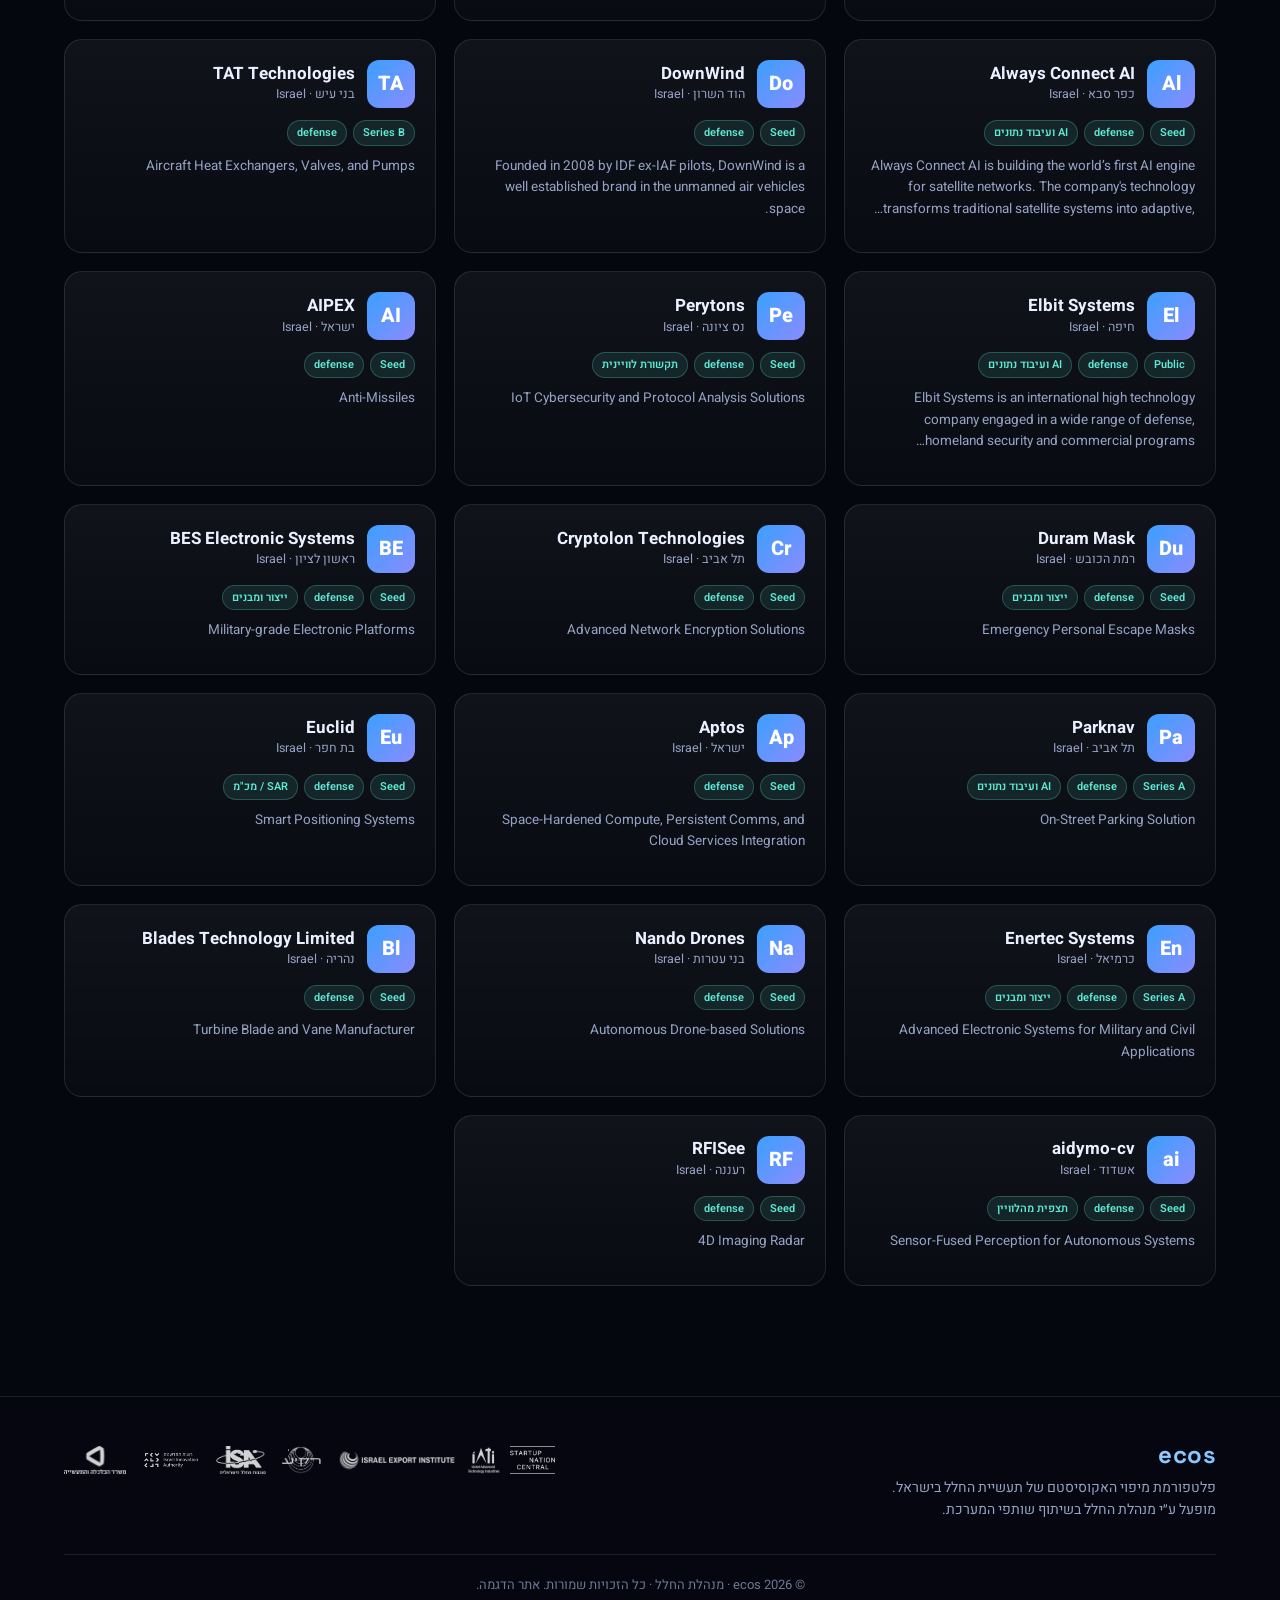
==== commit 3266507a: "refactor: load public landing data from src data Co-Authored-By: Claude Sonnet 4.6 <noreply@anthropi" ====
--- a/index.html
+++ b/index.html
@@ -447,7 +447,7 @@
 
 <div id="toast"></div>
 
-<script src="data.js?v=4"></script>
+<script src="src/data/data.js?v=4"></script>
 <script>
 /* ============ Partner logos ============ */
 const PARTNERS=[
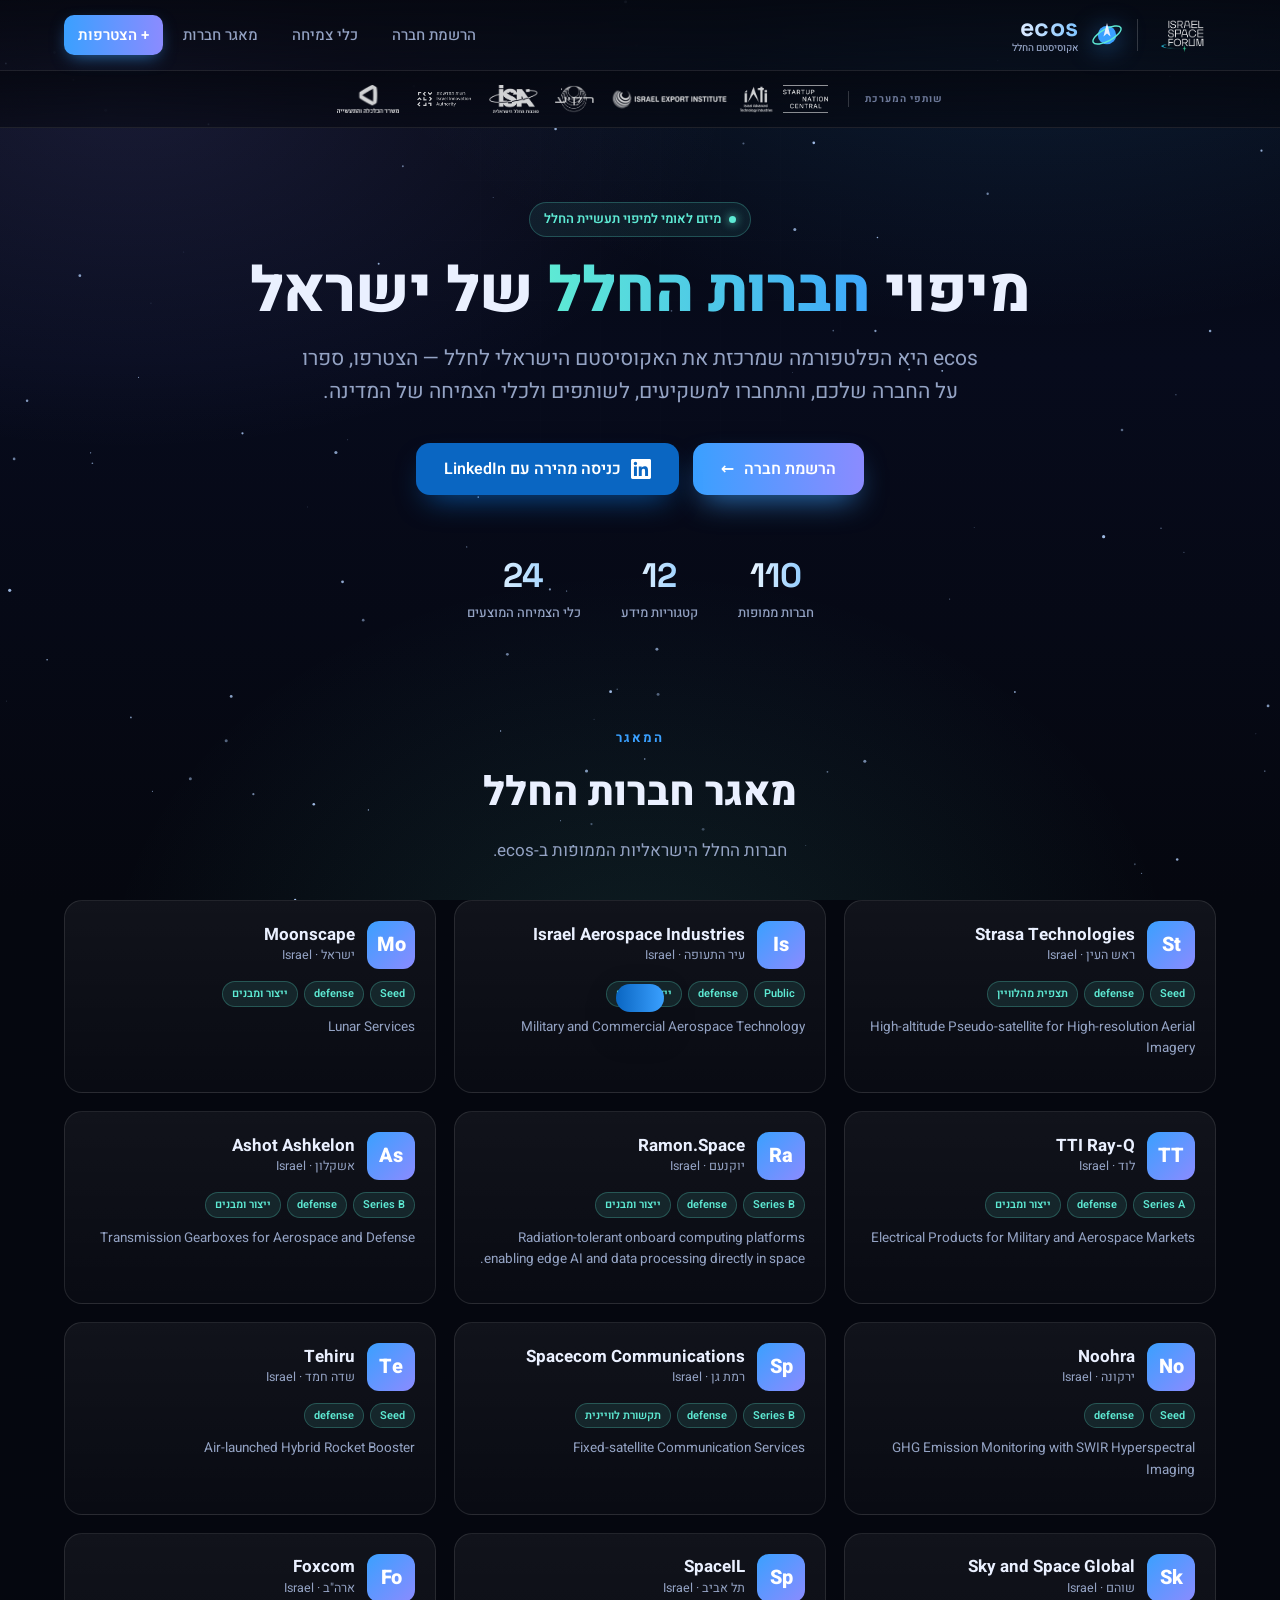
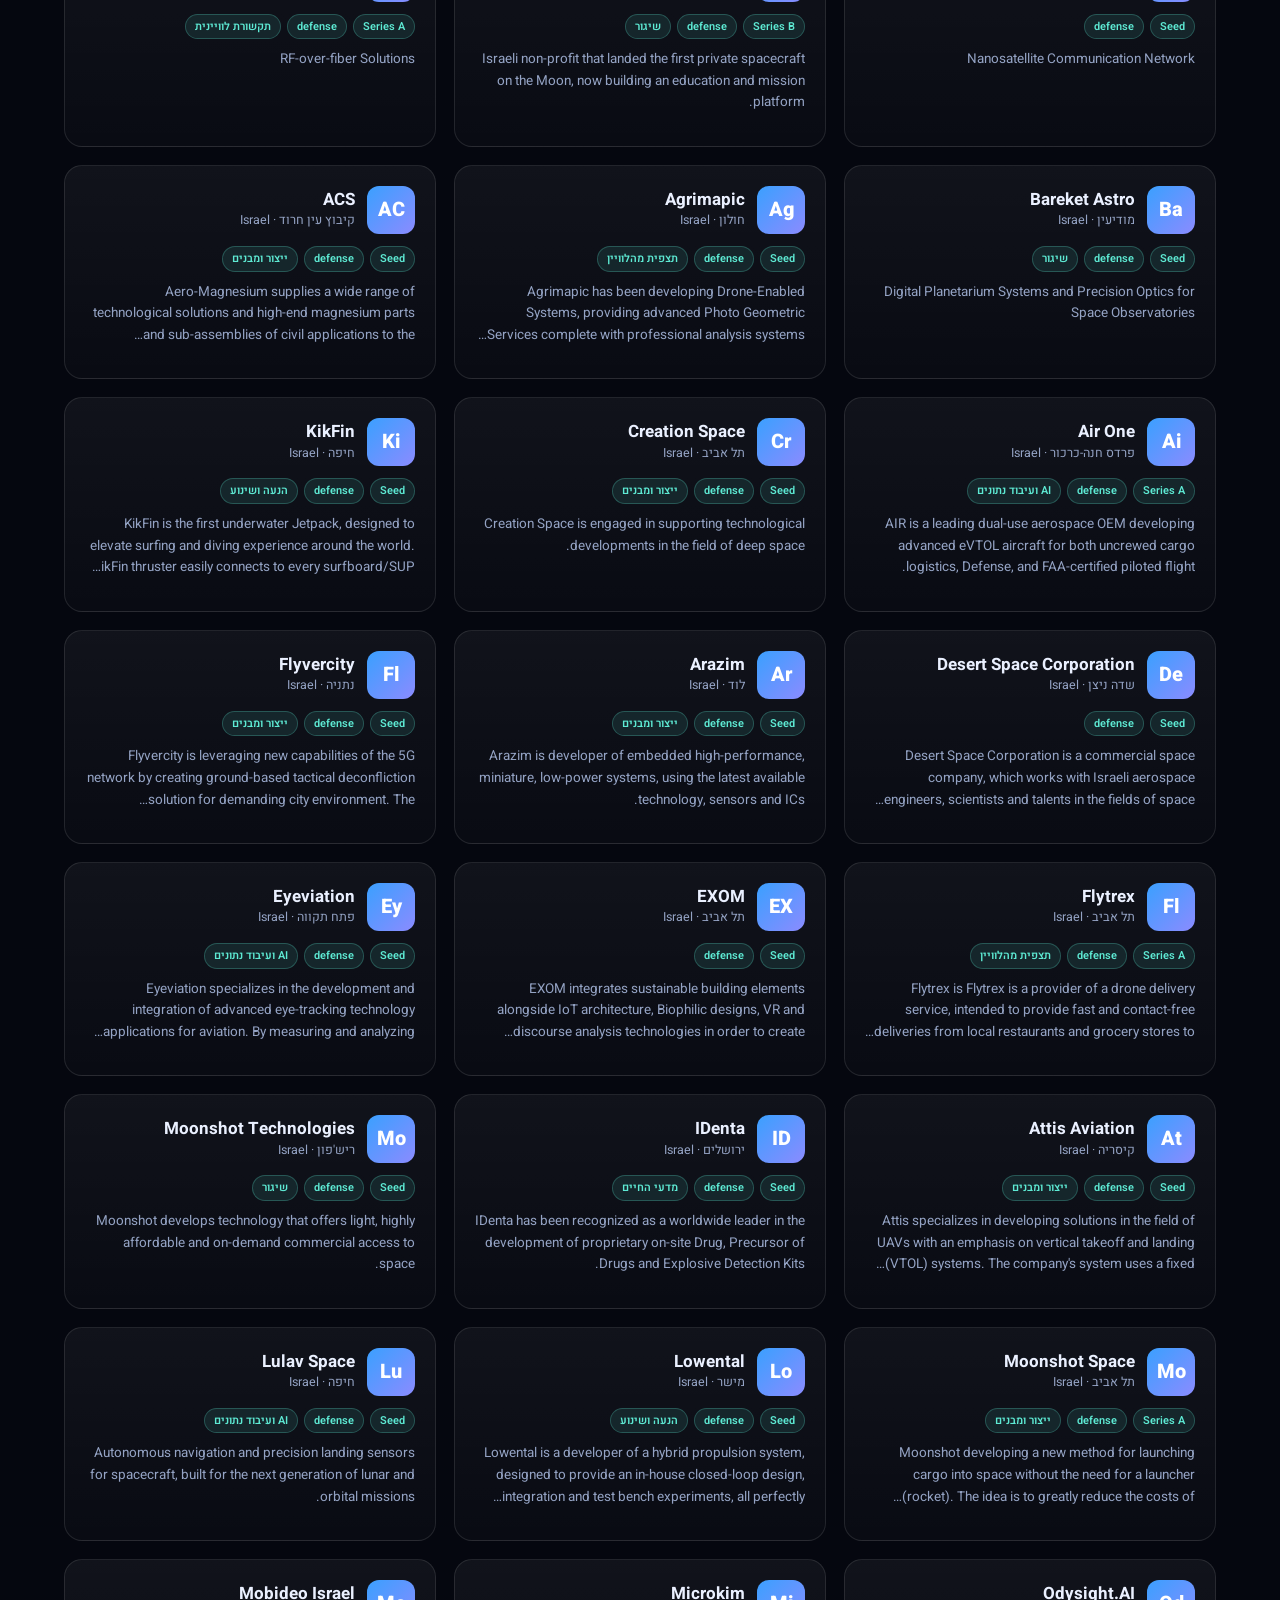
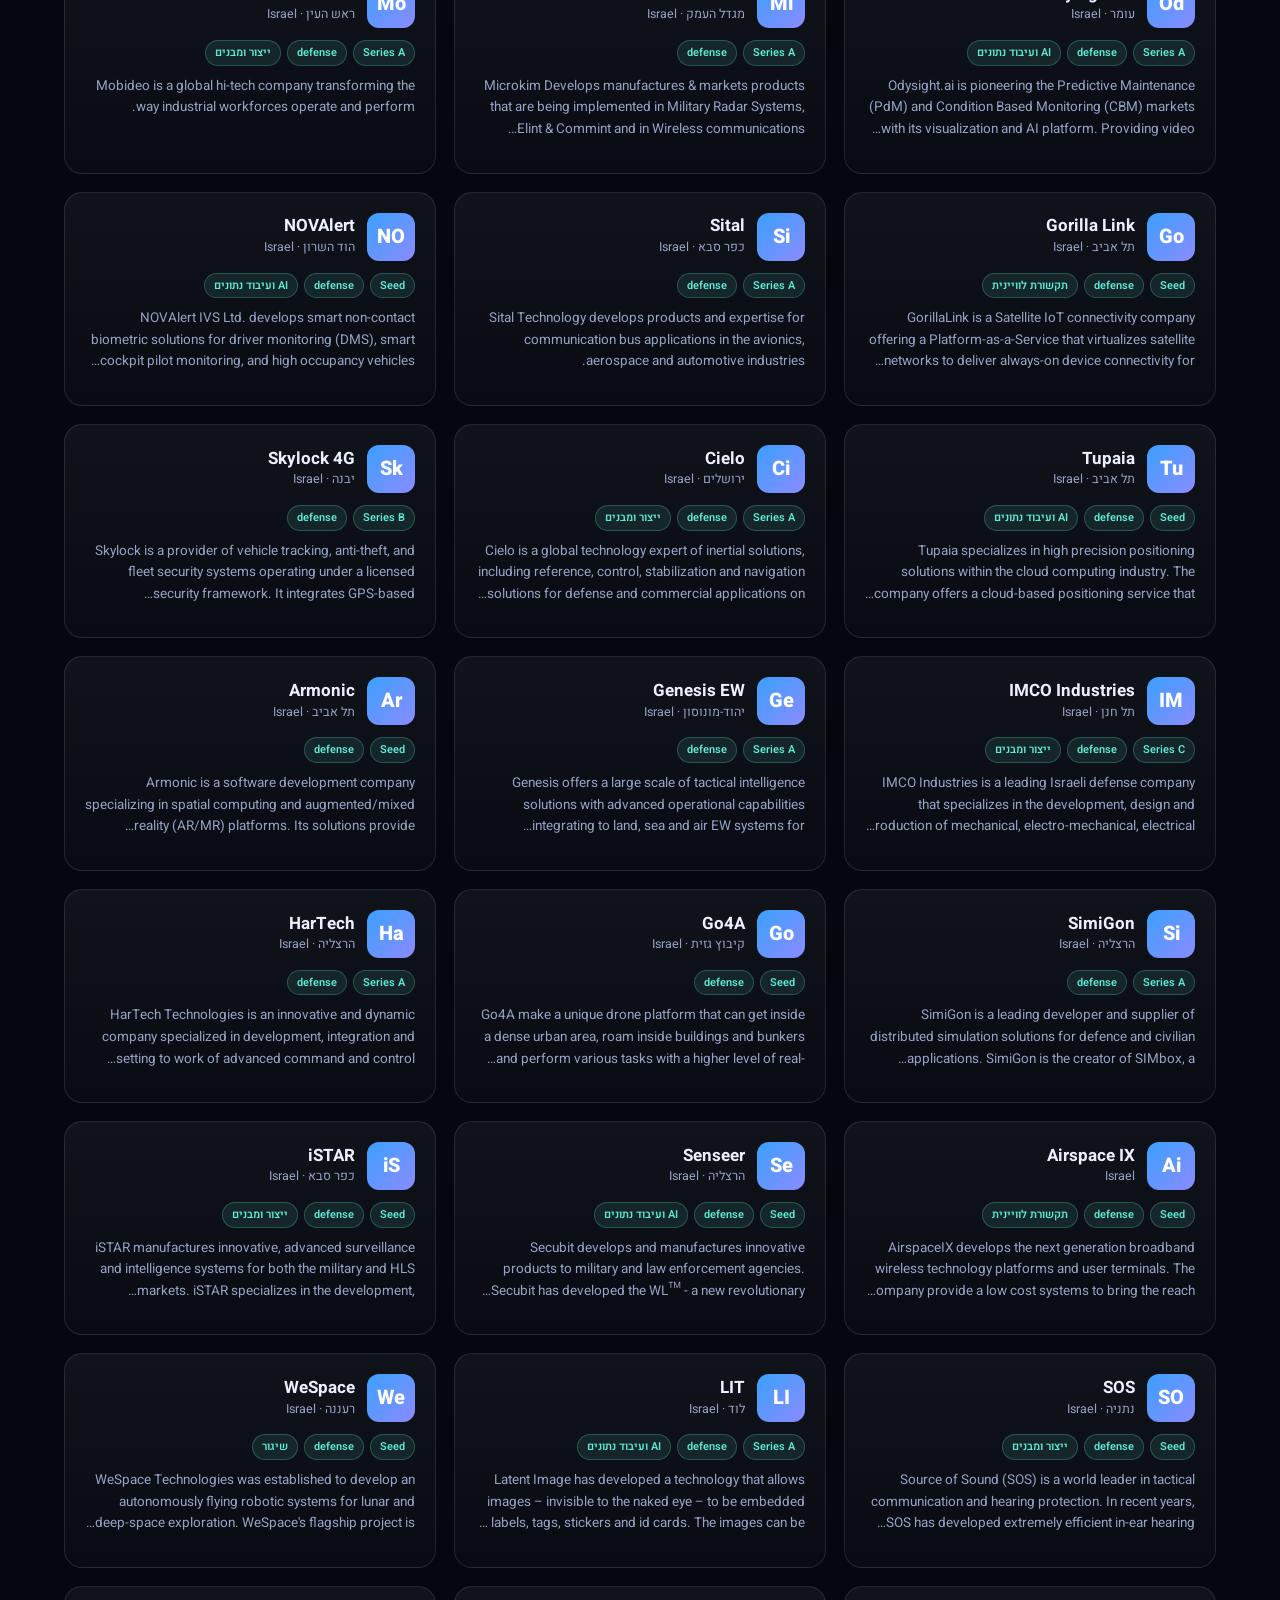
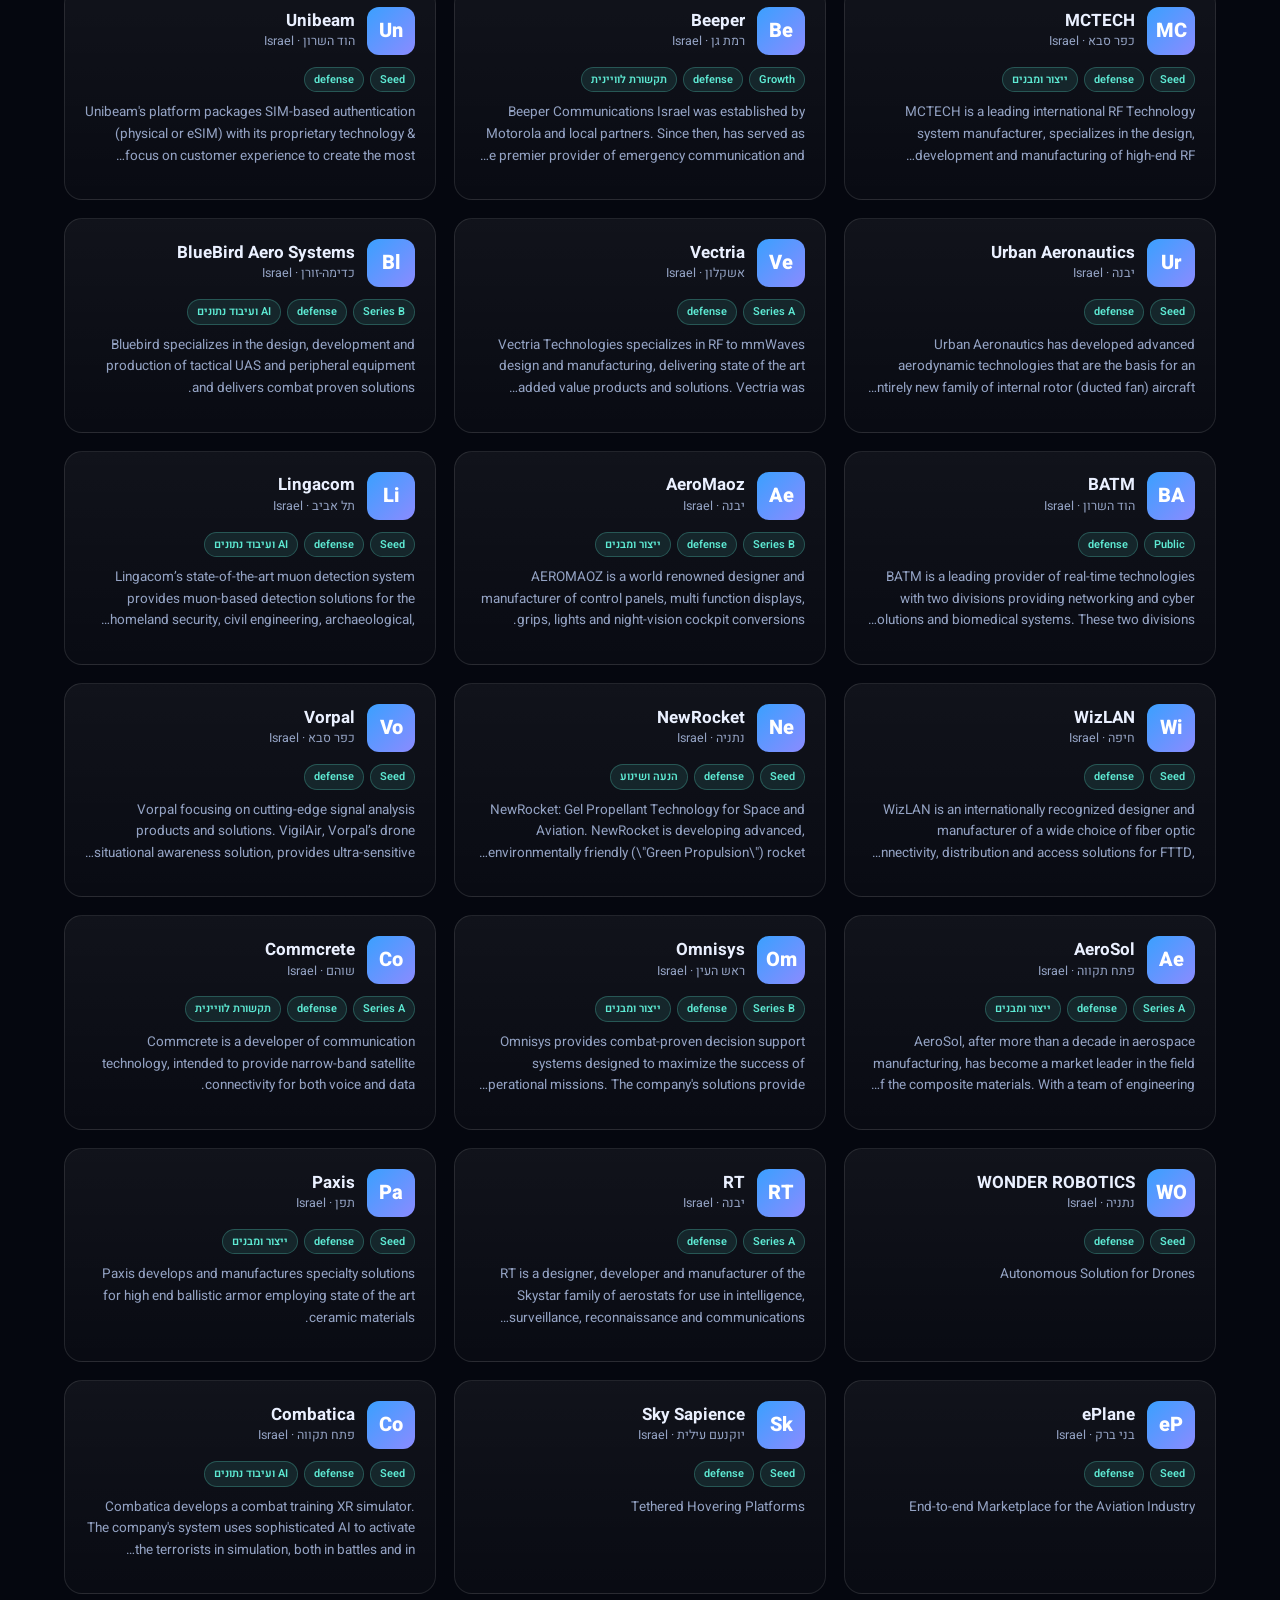
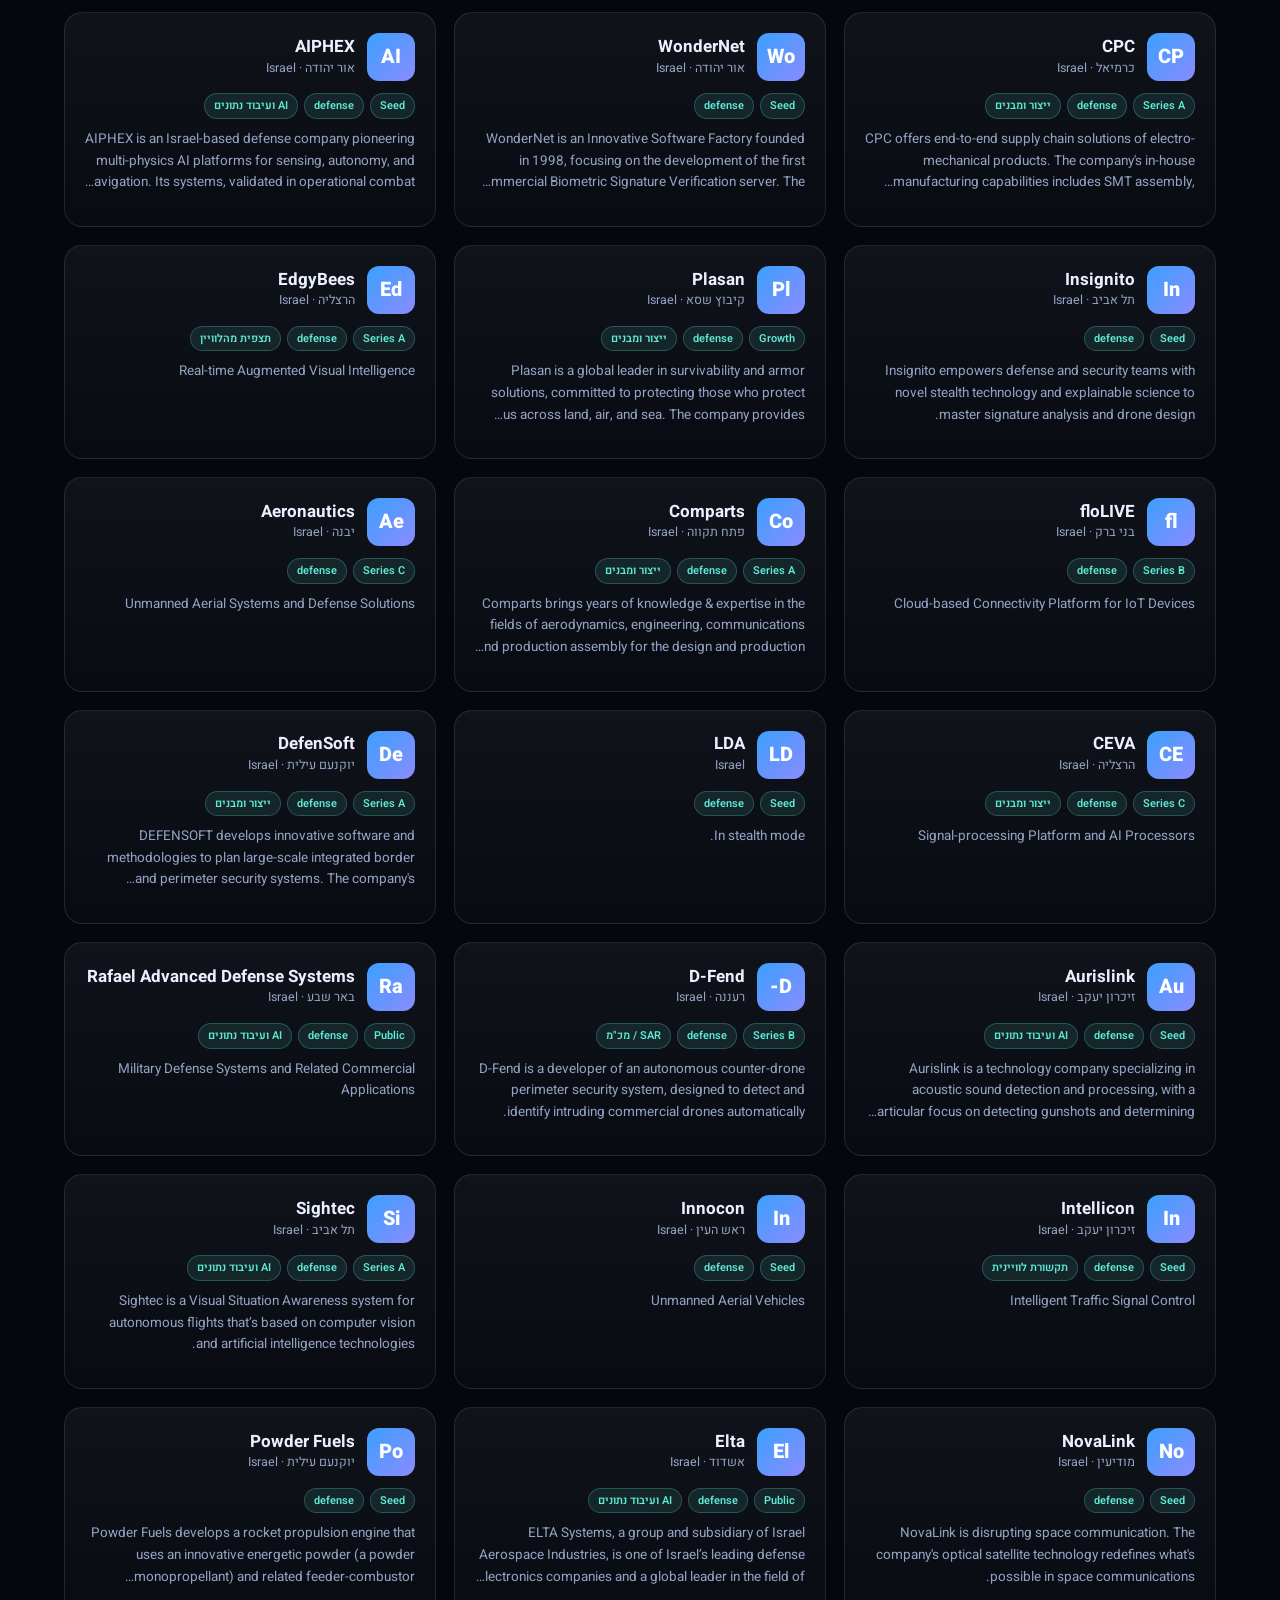
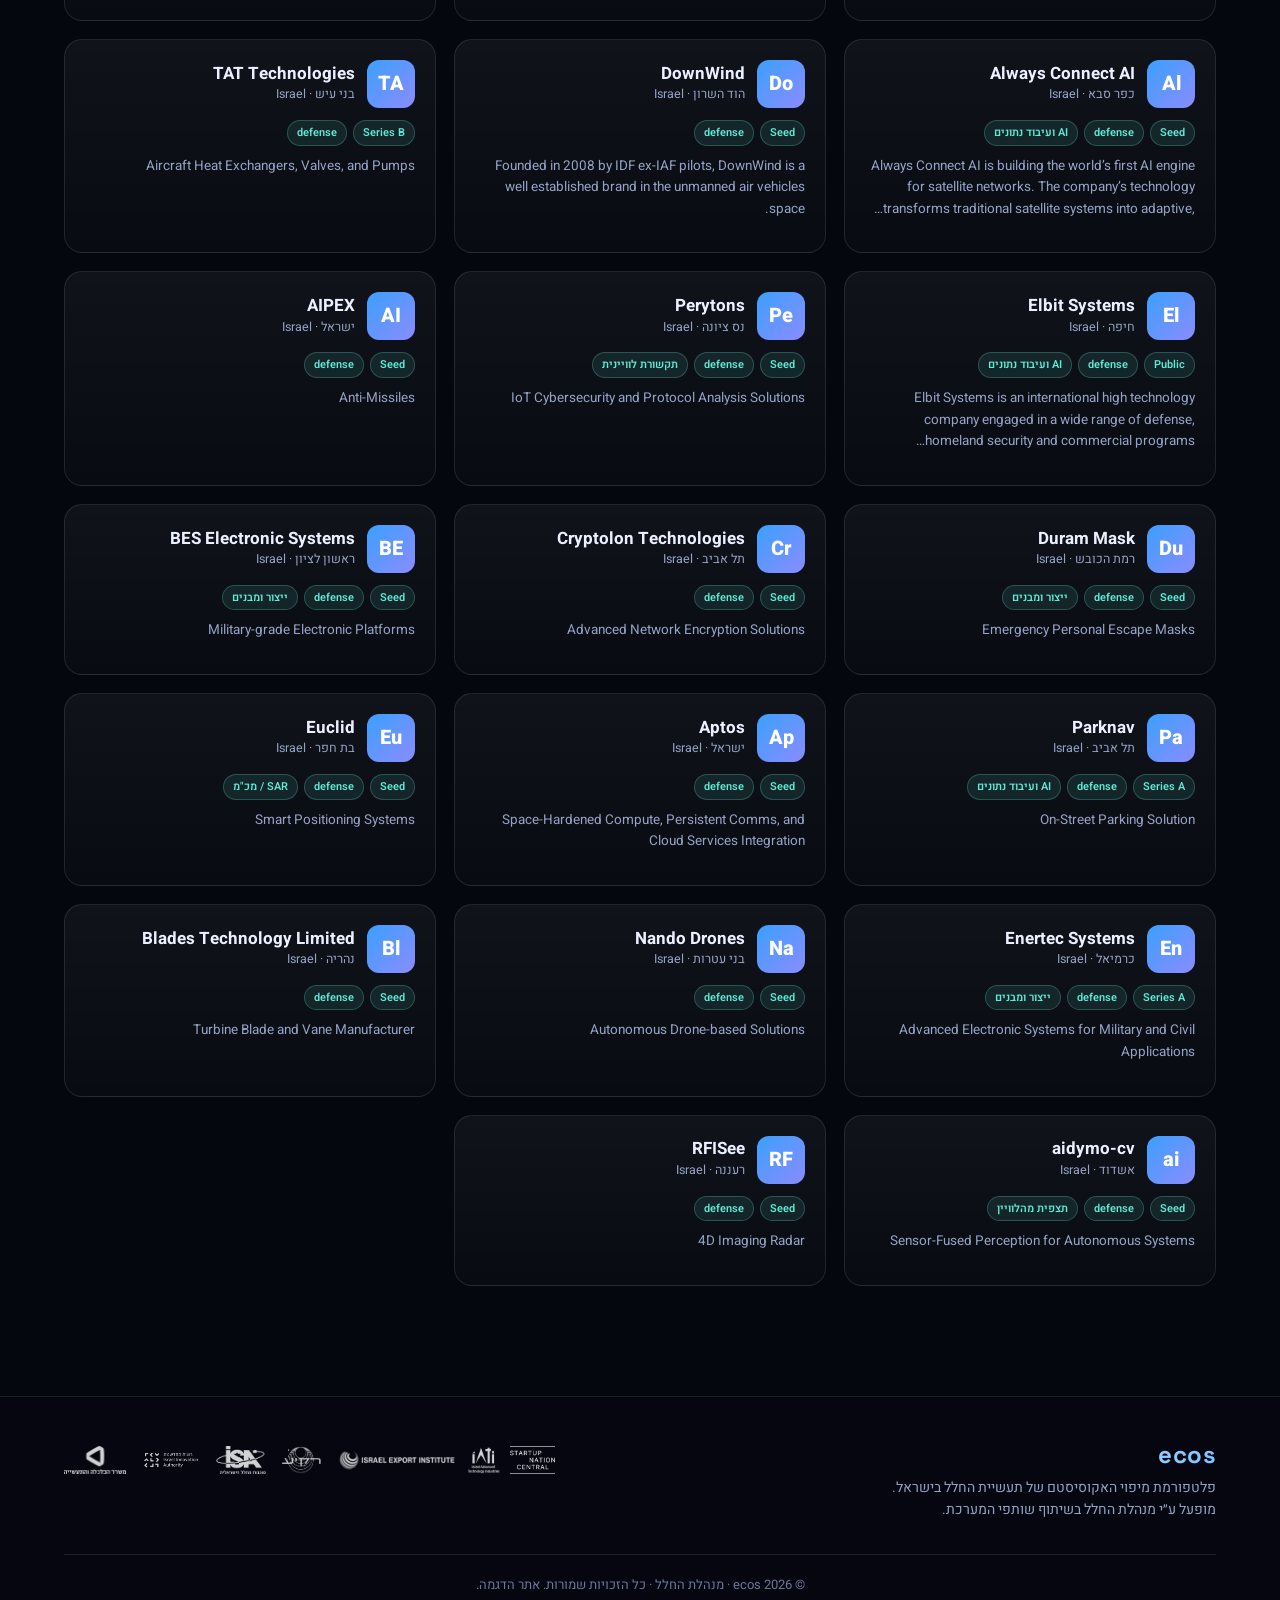
==== commit b8349998: "fix: polish public entry copy Remove fake email promise, misleading LinkedIn registration toast, and" ====
--- a/index.html
+++ b/index.html
@@ -826,7 +826,7 @@
   doRegister(d);
   closeLiModal();
   document.getElementById('liInput').value='';
-  toast('✓ נרשמתם דרך LinkedIn!','ok');
+  toast('✓ הפרטים הושלמו מ-LinkedIn','ok');
   setTimeout(()=>{ showView('growth'); },600);
 }
 
@@ -842,7 +842,7 @@
   return data;
 }
 function doRegister(data){ const db=getDB(); db.push(data); saveDB(db); unlockGrowth(); renderDirectory(); updateStat(); }
-function submitForm(){ if(!validateStep(current)) return; const d=collectData(); doRegister(d); toast('✓ '+(d.companyName||'החברה')+' נרשמה בהצלחה!','ok'); setTimeout(()=>{ showView('growth'); },600); }
+function submitForm(){ if(!validateStep(current)) return; const d=collectData(); doRegister(d); toast('✓ '+(d.companyName||'החברה')+' — ההגשה נשמרה','ok'); setTimeout(()=>{ showView('growth'); },600); }
 
 /* ============ Storage ============ */
 function getDB(){ try{return JSON.parse(localStorage.getItem('ecos_companies')||'[]')}catch(e){return []} }
@@ -853,8 +853,8 @@
   document.querySelector('.reg-card').innerHTML=`
     <div class="success-banner">
       <div class="check-ring">✓</div>
-      <h2>${data.companyName||'החברה'} נרשמה בהצלחה!</h2>
-      <p>תודה שהצטרפתם ל-ecos. כעת נפתחו עבורכם <b style="color:var(--accent-2)">כלי הצמיחה</b> — מענקים ומסלולים ממשלתיים שיכולים להאיץ אתכם.</p>
+      <h2>${data.companyName||'החברה'} — ההגשה נשמרה</h2>
+      <p>תודה. כעת נפתחו עבורכם <b style="color:var(--accent-2)">כלי הצמיחה</b> — מענקים ומסלולים ממשלתיים שיכולים להאיץ אתכם.</p>
       <div class="sb-cta">
         <button class="btn btn-primary" onclick="openGrowth()">צפייה בכלי הצמיחה ←</button>
         <a class="btn btn-primary" href="ecos.html" style="background:linear-gradient(90deg,var(--accent-2),var(--violet));box-shadow:0 14px 30px -10px rgba(94,234,212,.5)">כניסה ל-Dashboard ↗</a>
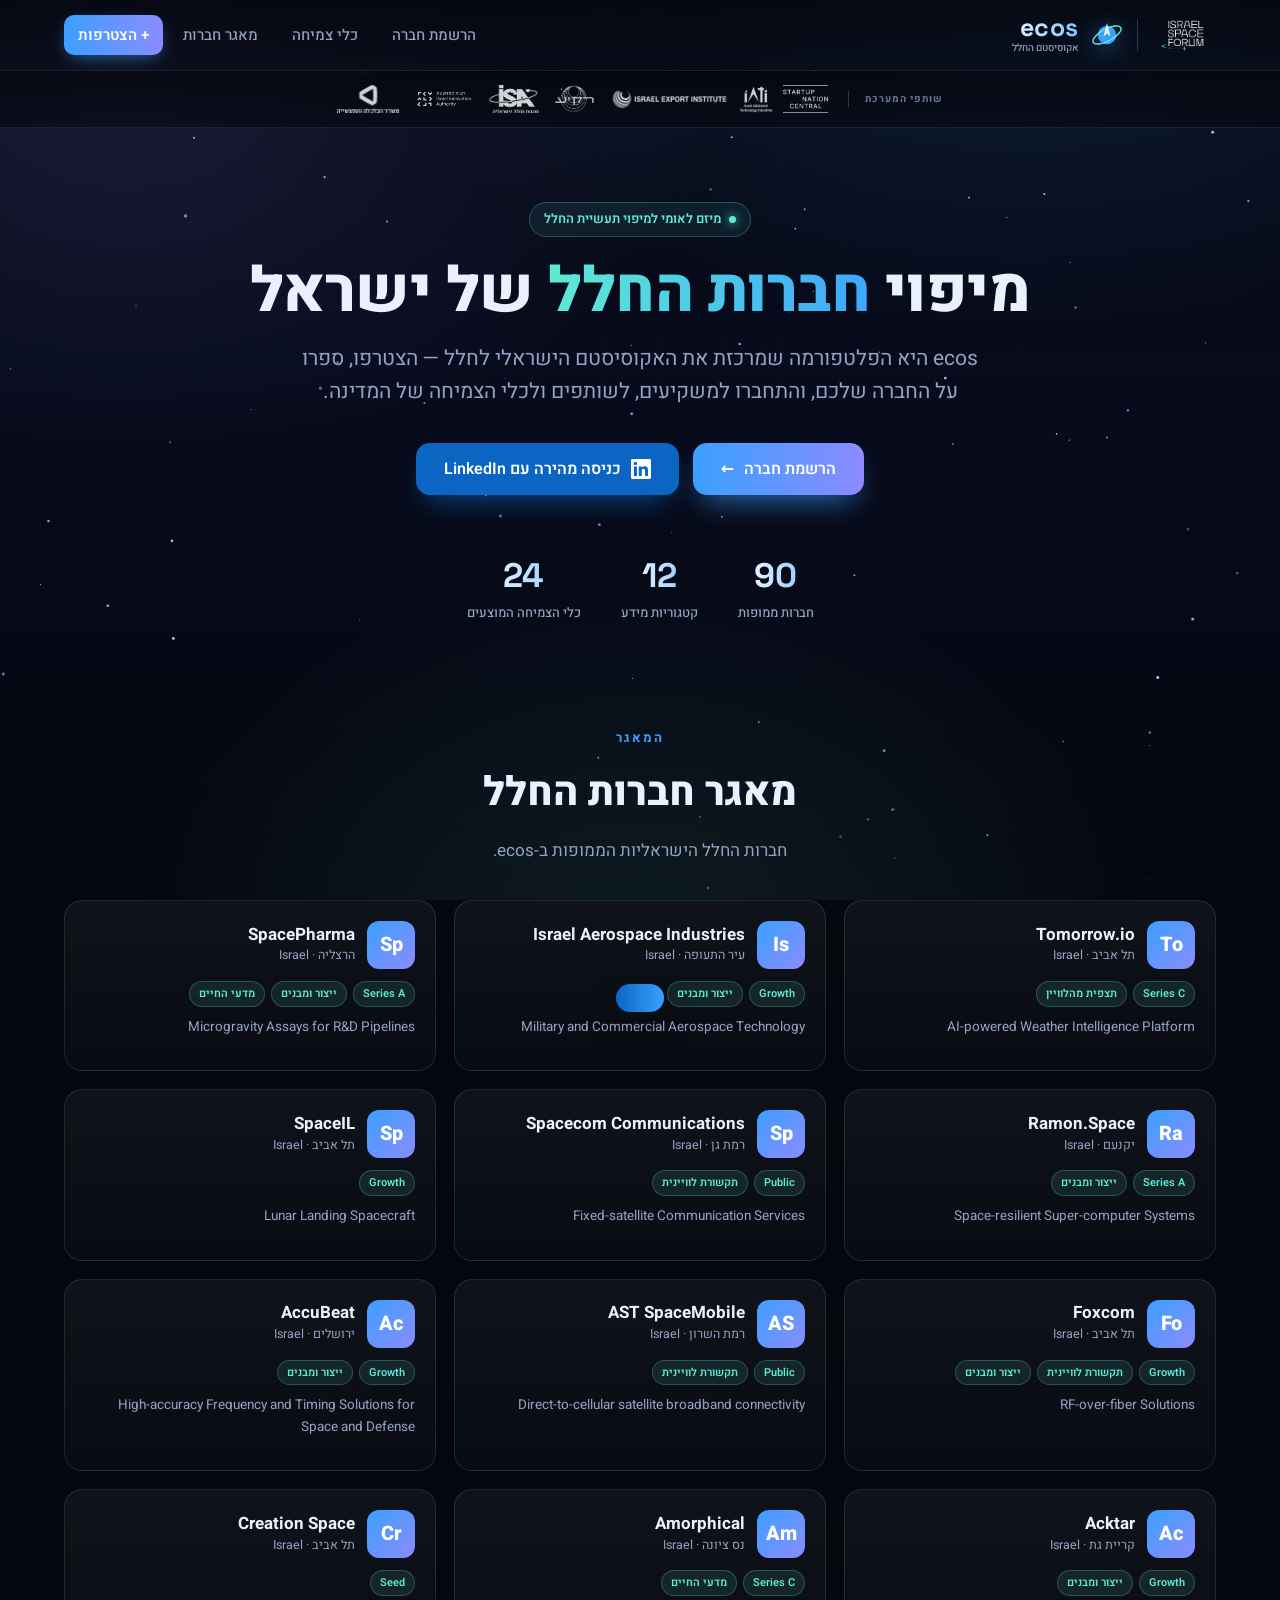
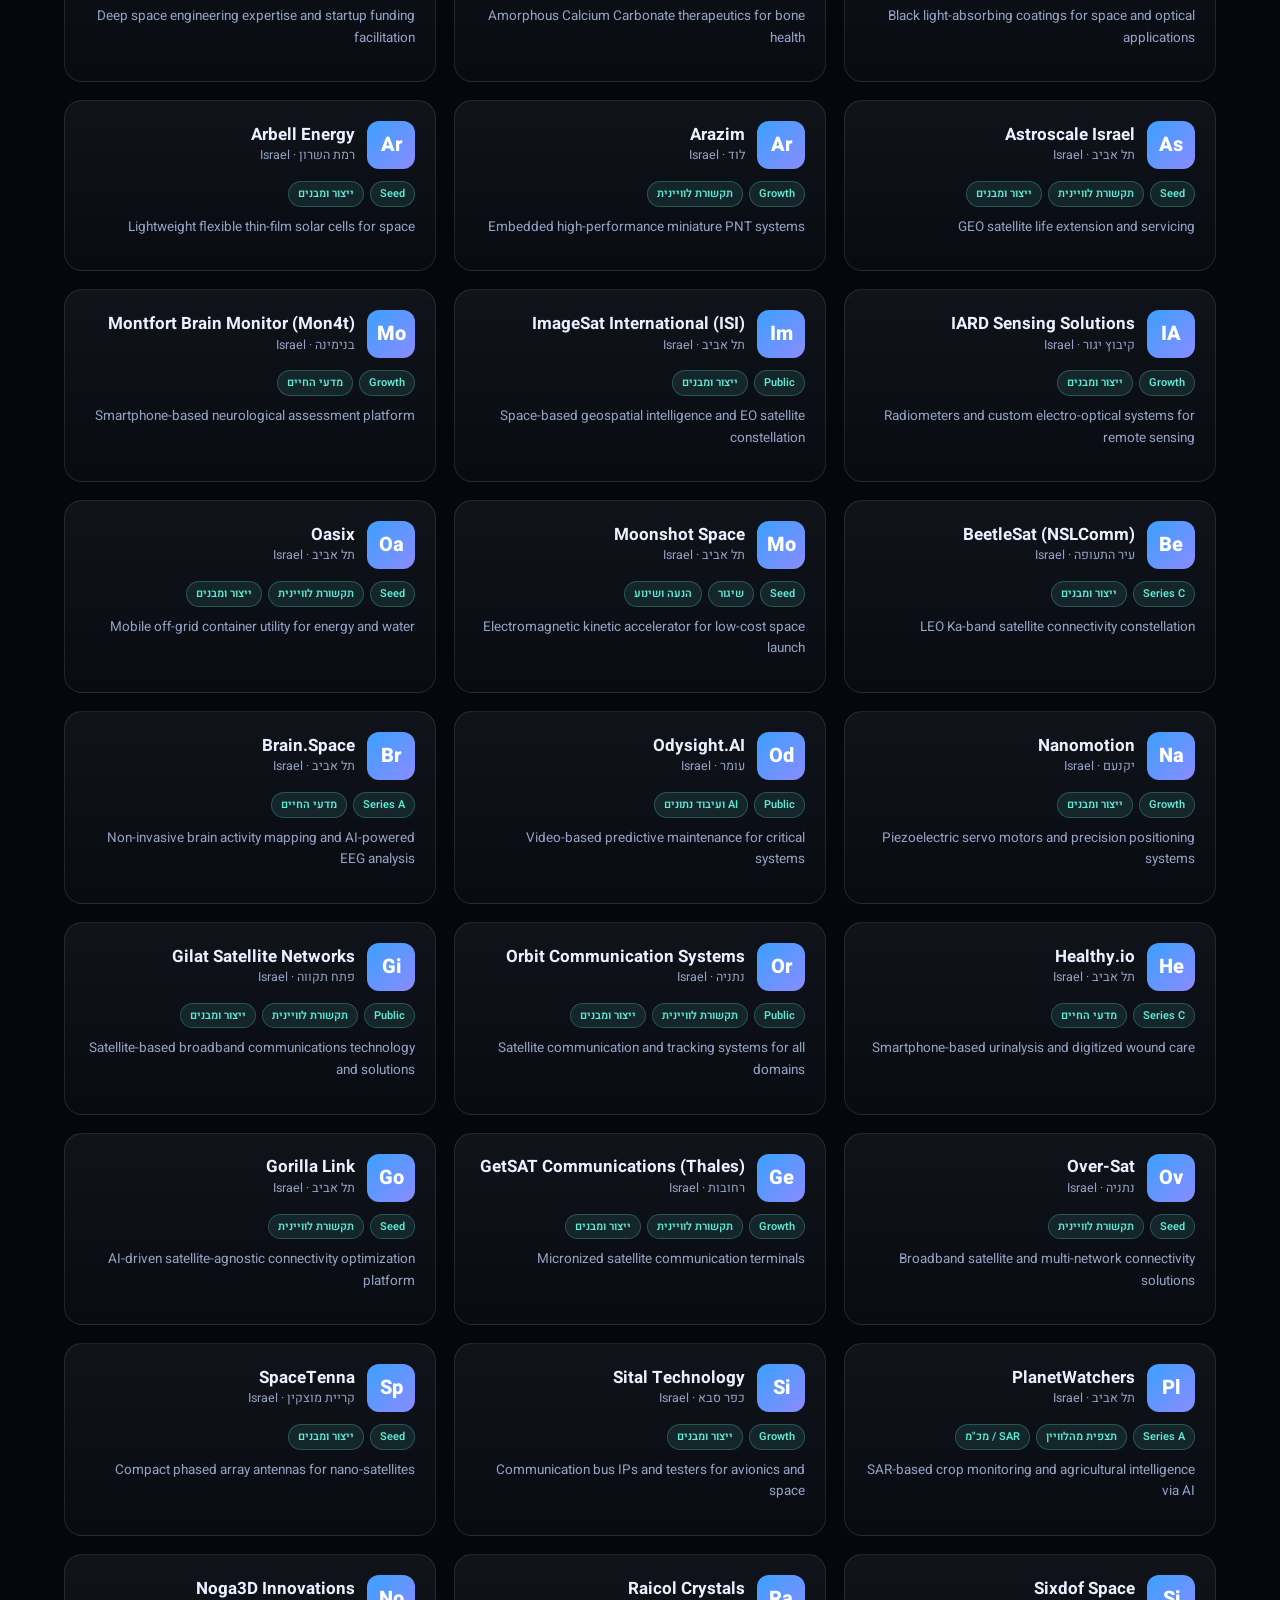
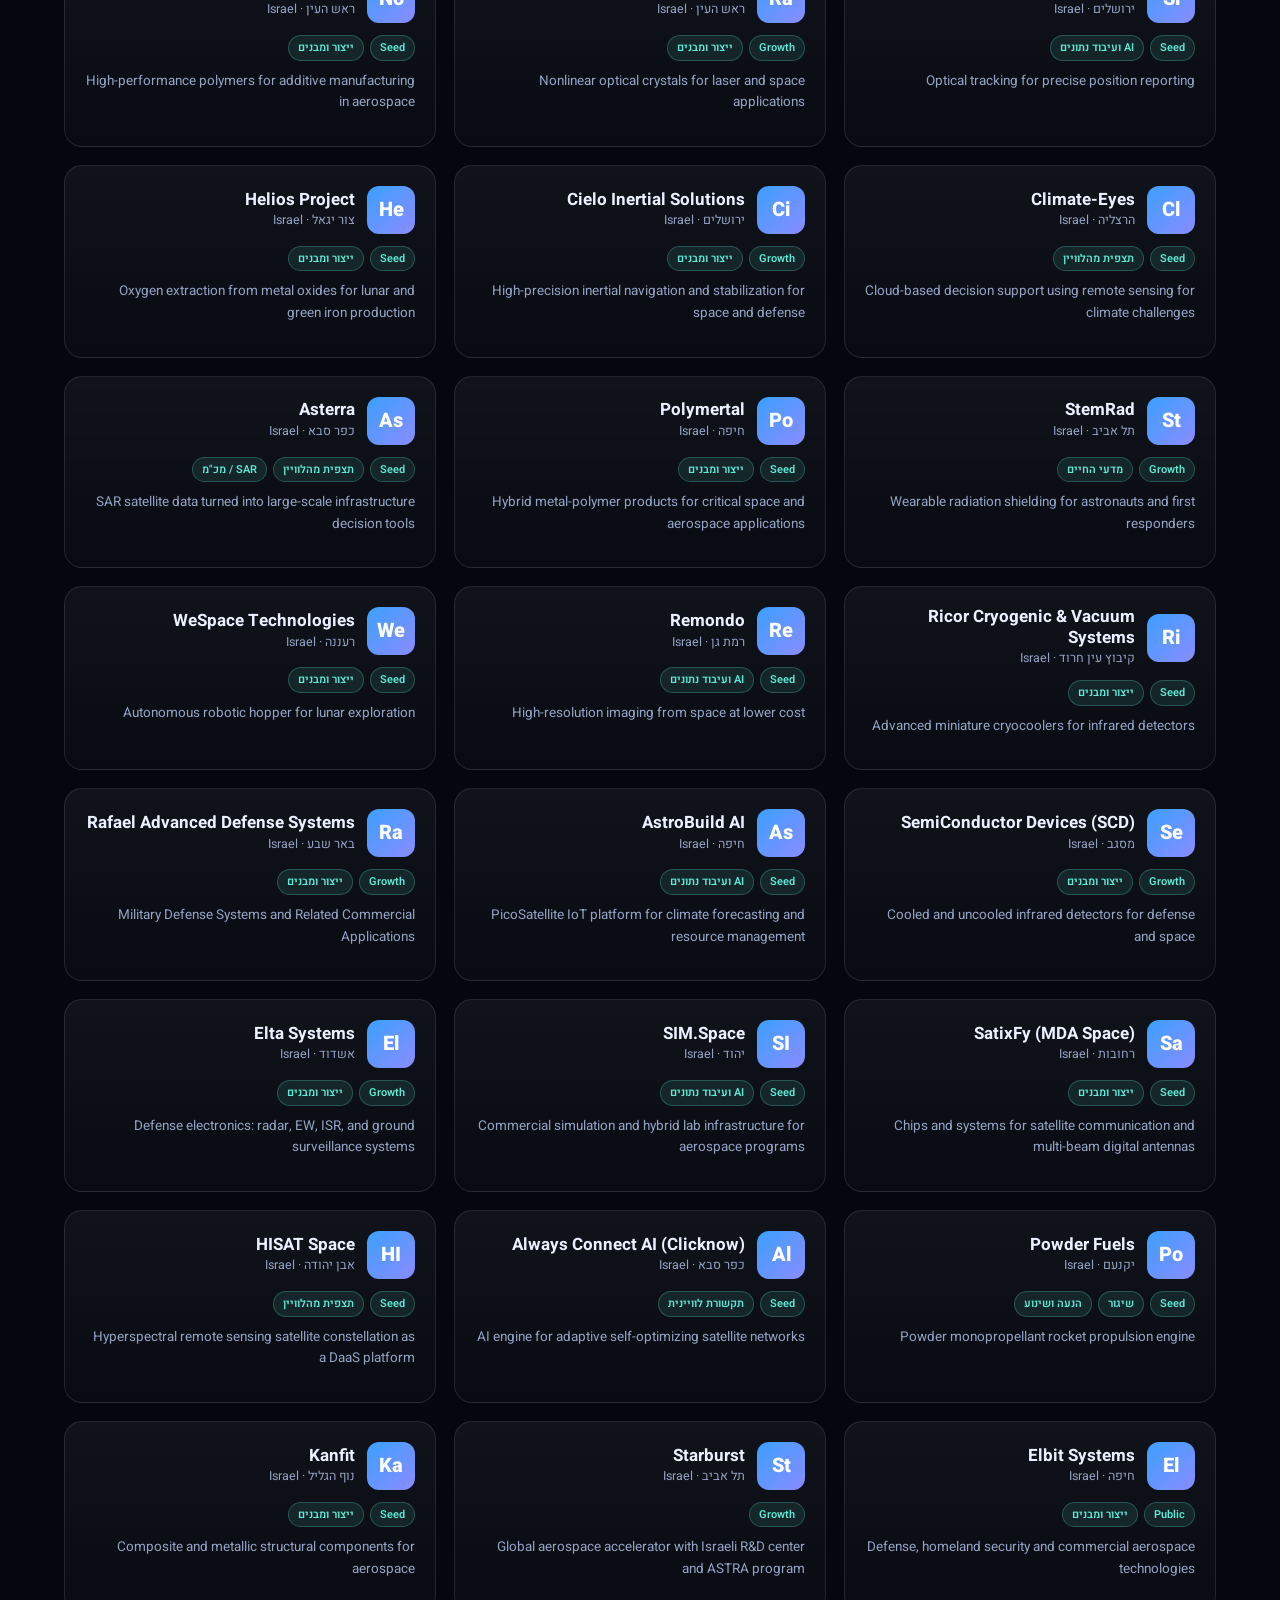
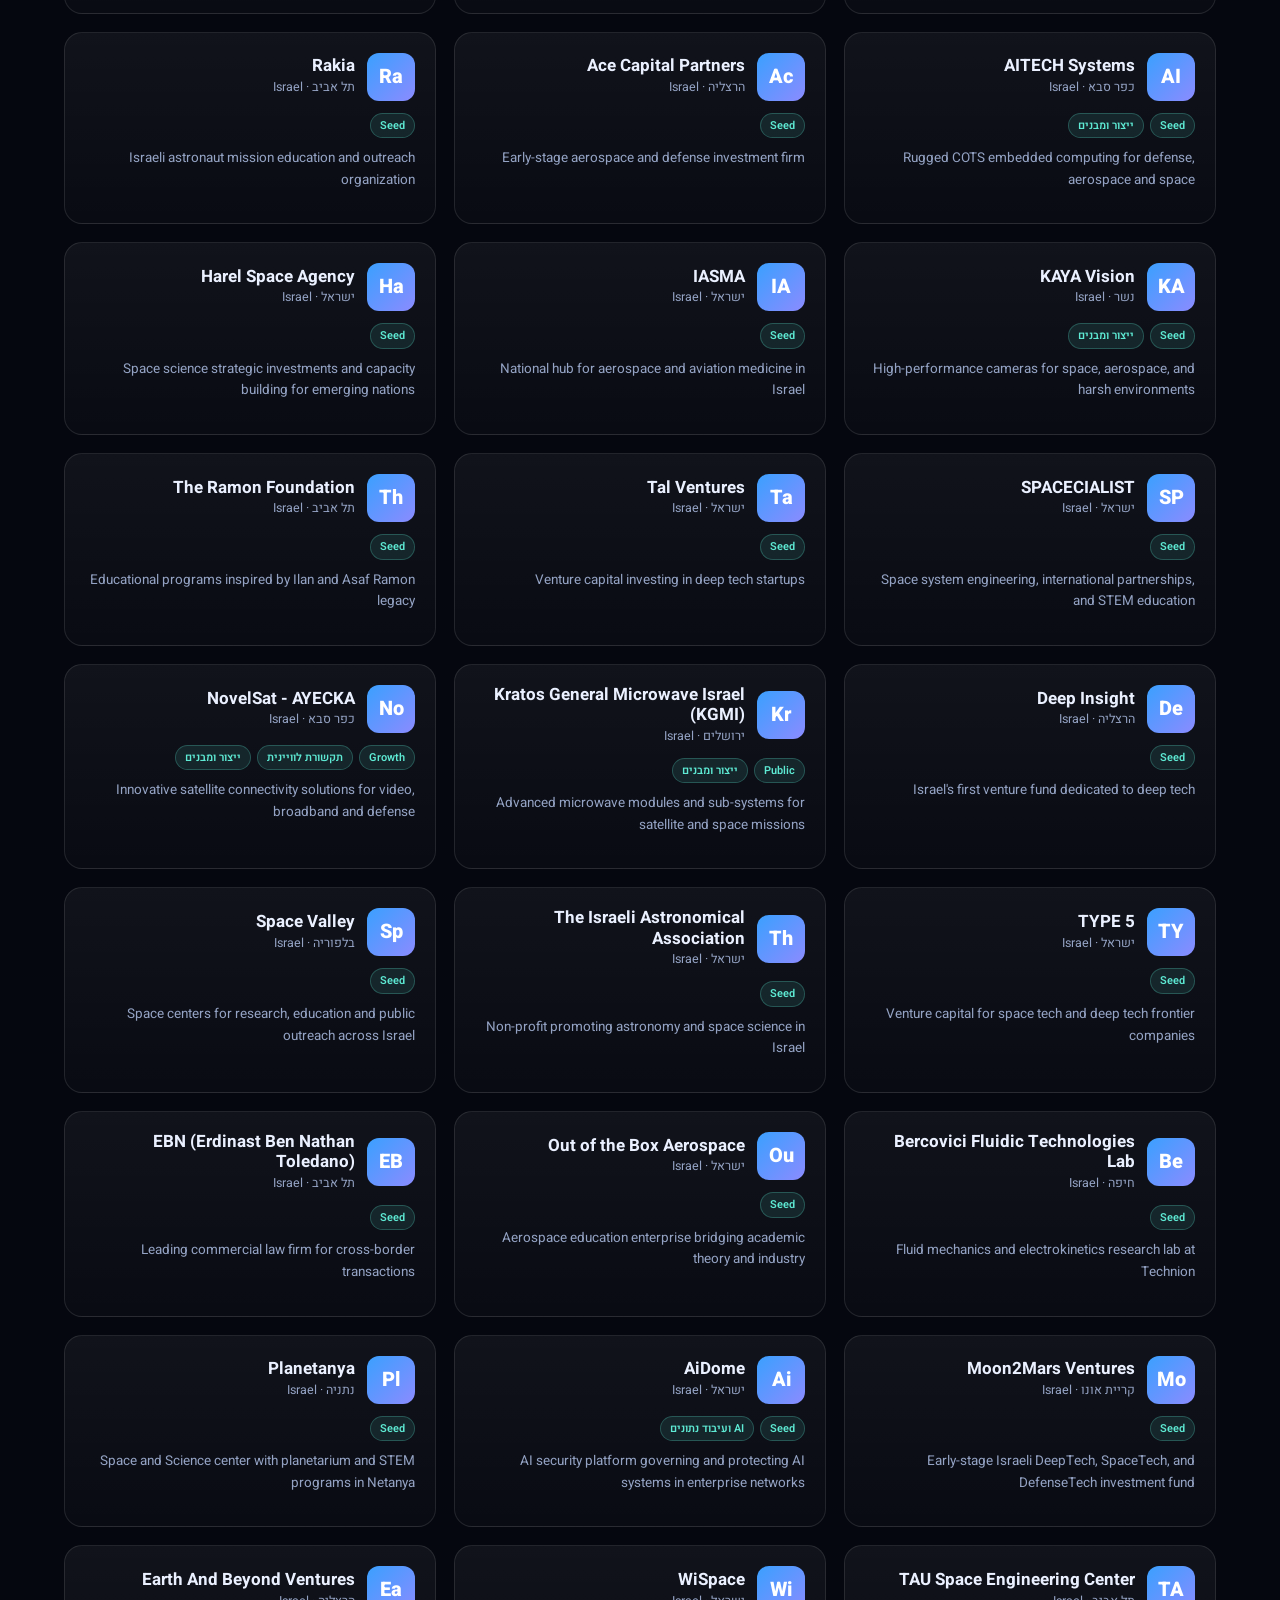
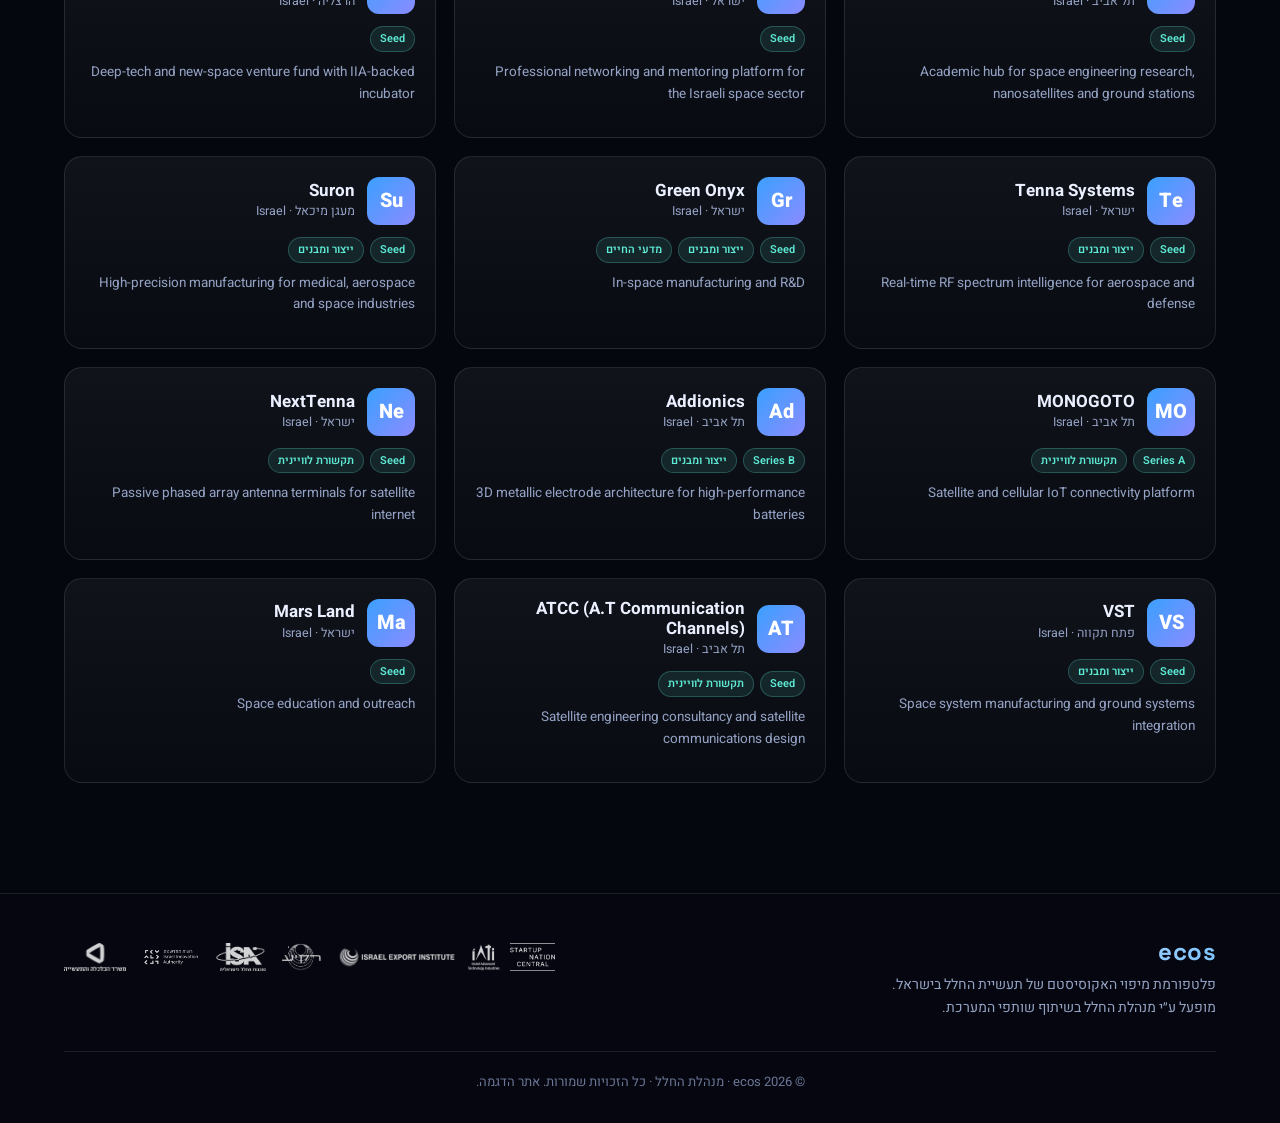
==== commit 6de83493: "fix: improve global readability" ====
--- a/index.html
+++ b/index.html
@@ -157,14 +157,14 @@
 input:focus,select:focus,textarea:focus{transition:.18s}
 .step-title{font-size:18px;font-weight:700;margin:0 0 4px;display:flex;align-items:center;gap:10px}
 .step-title .ic{font-size:22px}
-.step-desc{color:var(--muted);font-size:14px;margin:0 0 22px}
+.step-desc{color:var(--muted);font-size:15px;margin:0 0 22px}
 .subsec{font-size:13px;font-weight:700;color:var(--accent-2);letter-spacing:.5px;margin:26px 0 14px;padding-bottom:6px;border-bottom:1px solid var(--brd)}
 .field-grid{display:grid;grid-template-columns:1fr 1fr;gap:16px 18px}
 .field{display:flex;flex-direction:column;gap:7px}
 .field.full{grid-column:1/-1}
 .field label{font-size:13.5px;font-weight:600;color:#c4cfe9}
 .field label .req{color:var(--danger);margin-inline-start:3px}
-input,select,textarea{font-family:inherit;font-size:15px;color:var(--text);background:rgba(255,255,255,.04);border:1px solid var(--brd);border-radius:12px;padding:12px 14px;transition:.18s;width:100%;outline:none}
+input,select,textarea{font-family:inherit;font-size:16px;color:var(--text);background:rgba(255,255,255,.04);border:1px solid var(--brd);border-radius:12px;padding:12px 14px;transition:.18s;width:100%;outline:none}
 input::placeholder,textarea::placeholder{color:var(--muted-2)}
 input:focus,select:focus,textarea:focus{border-color:var(--accent);background:rgba(58,160,255,.06);box-shadow:0 0 0 3px rgba(58,160,255,.15)}
 textarea{resize:vertical;min-height:88px}
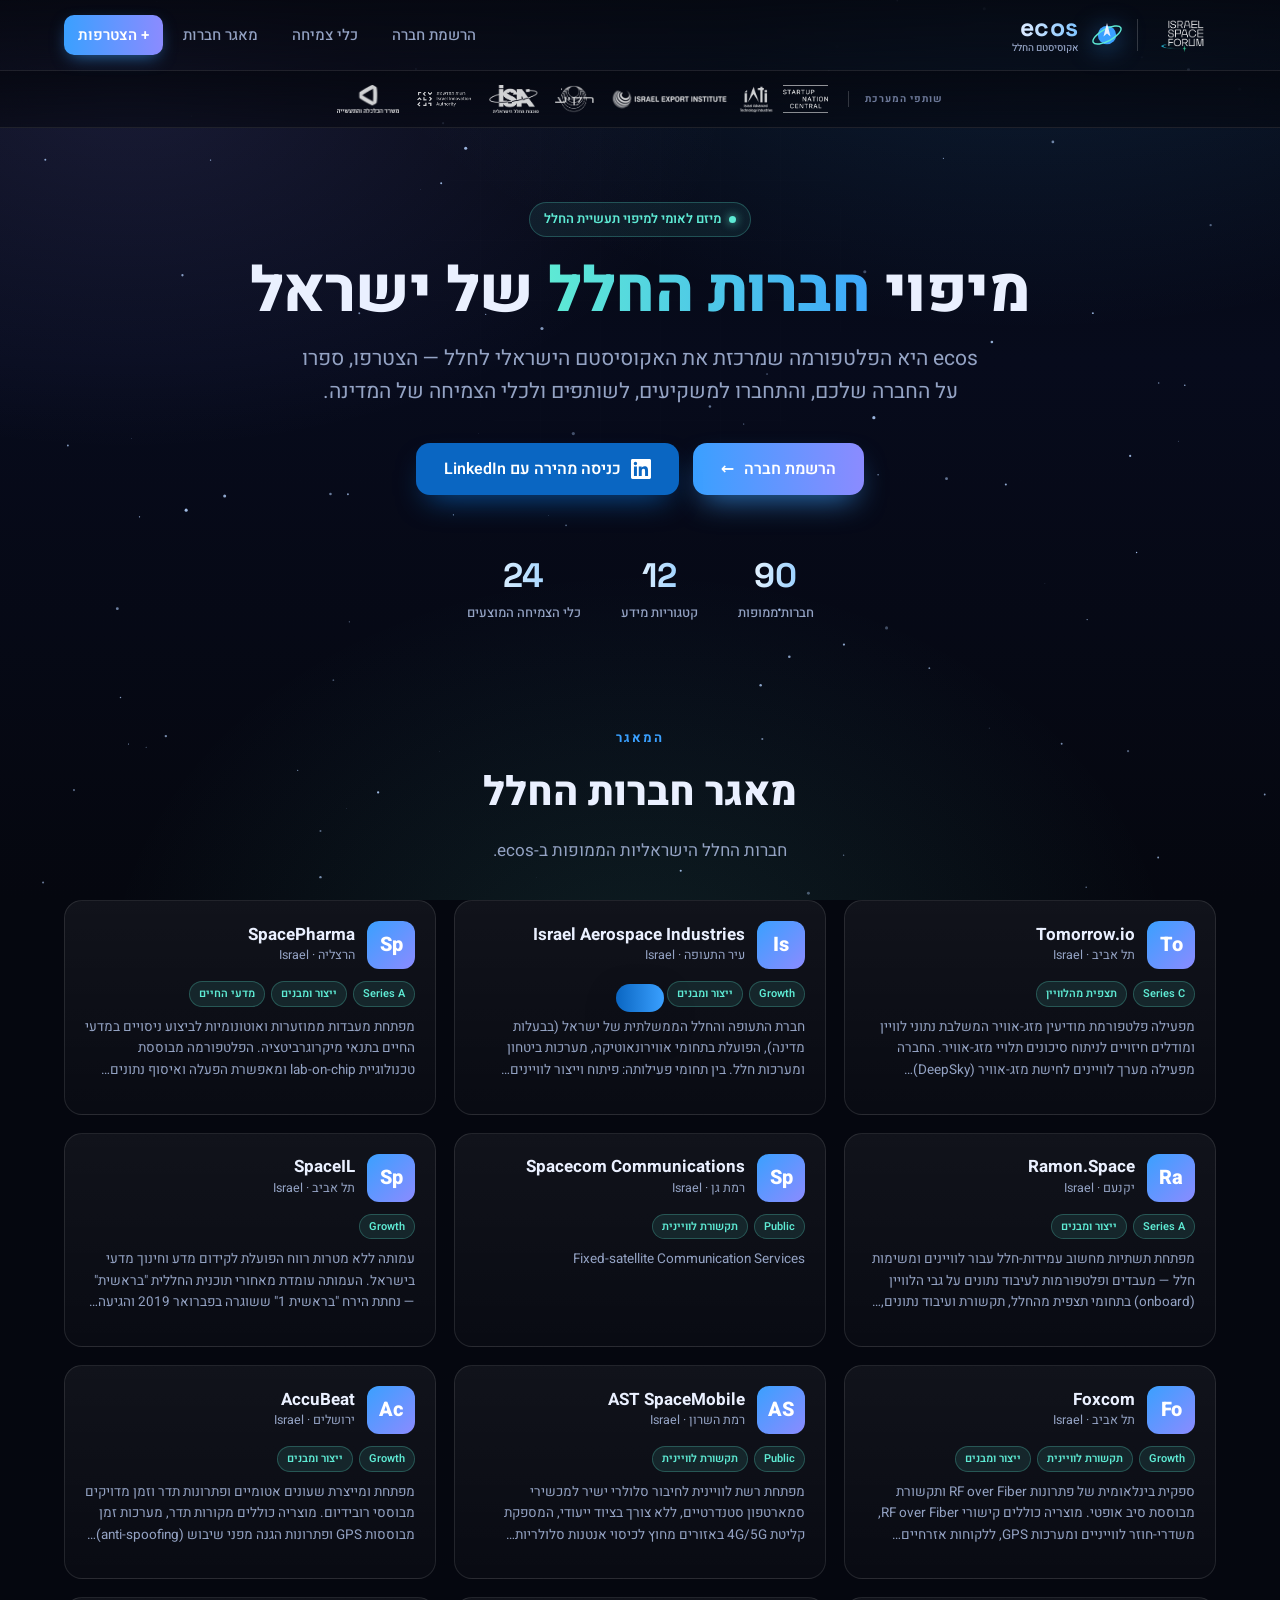
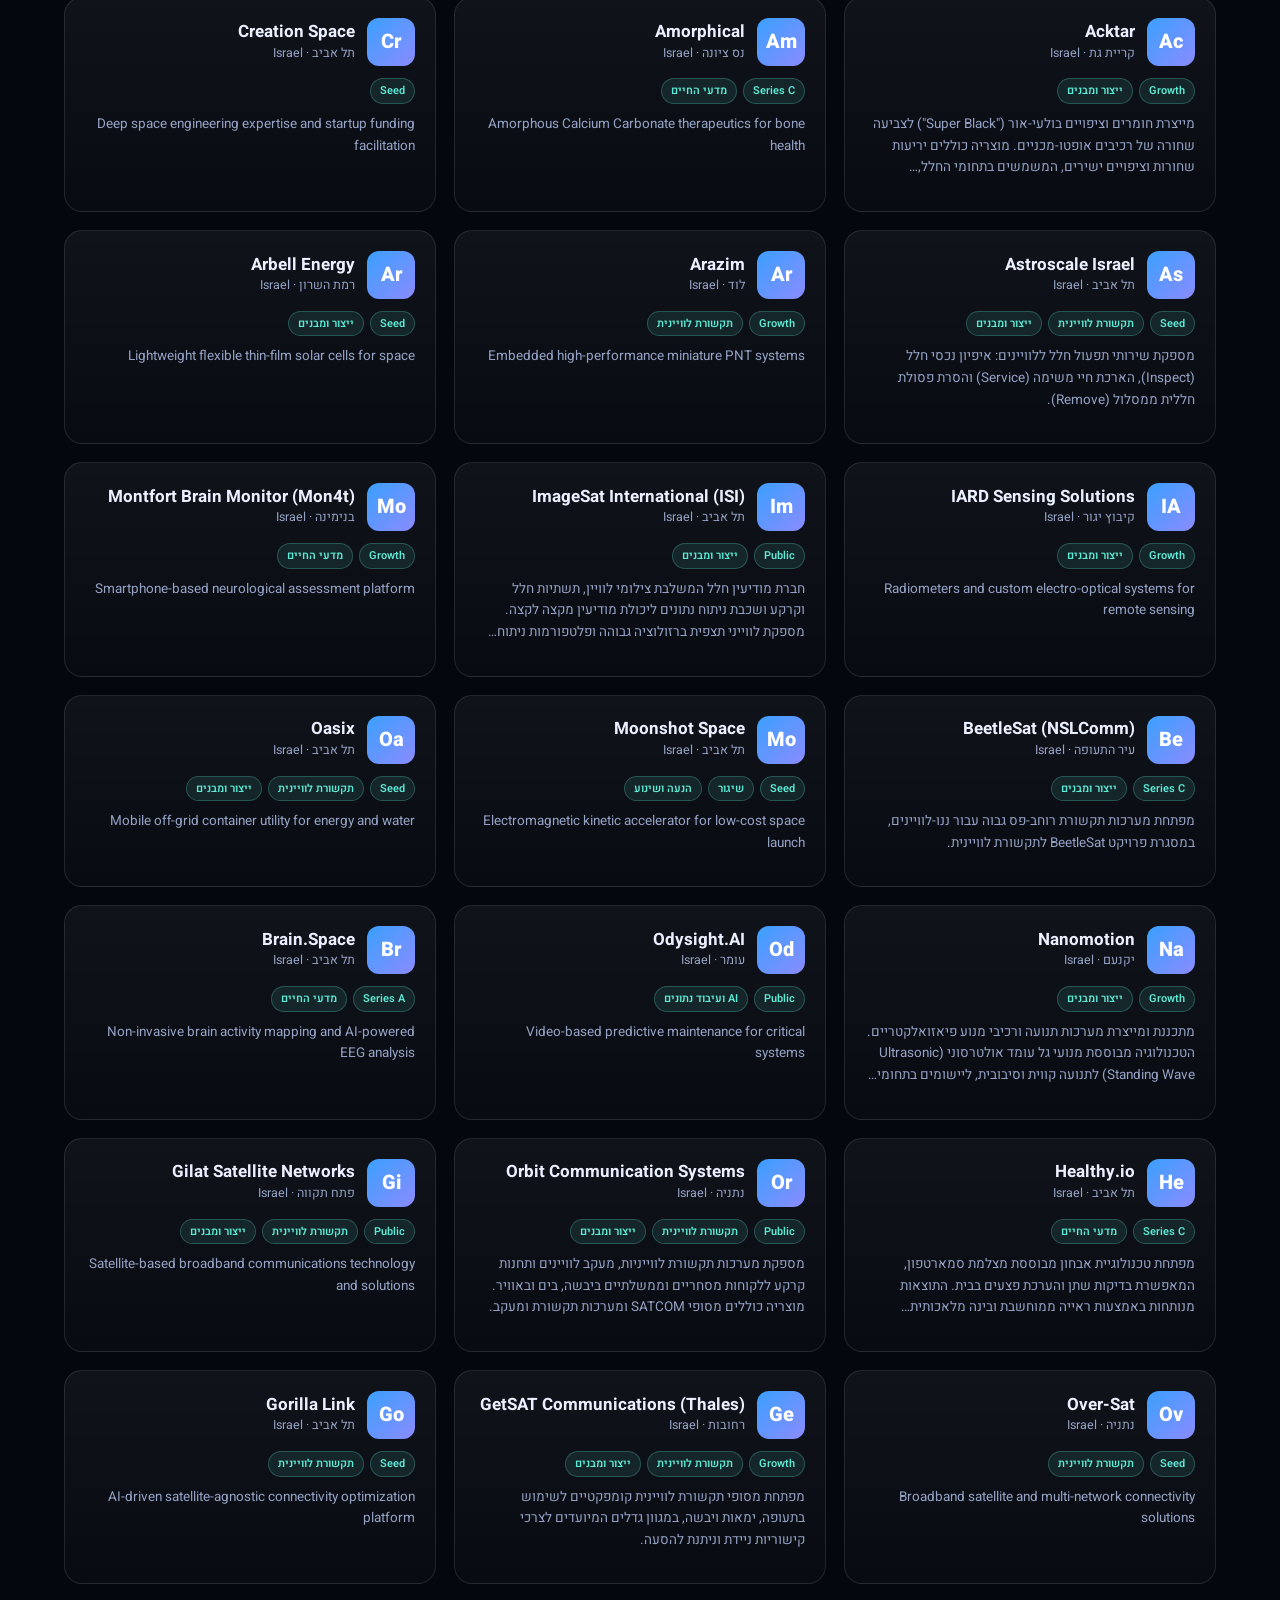
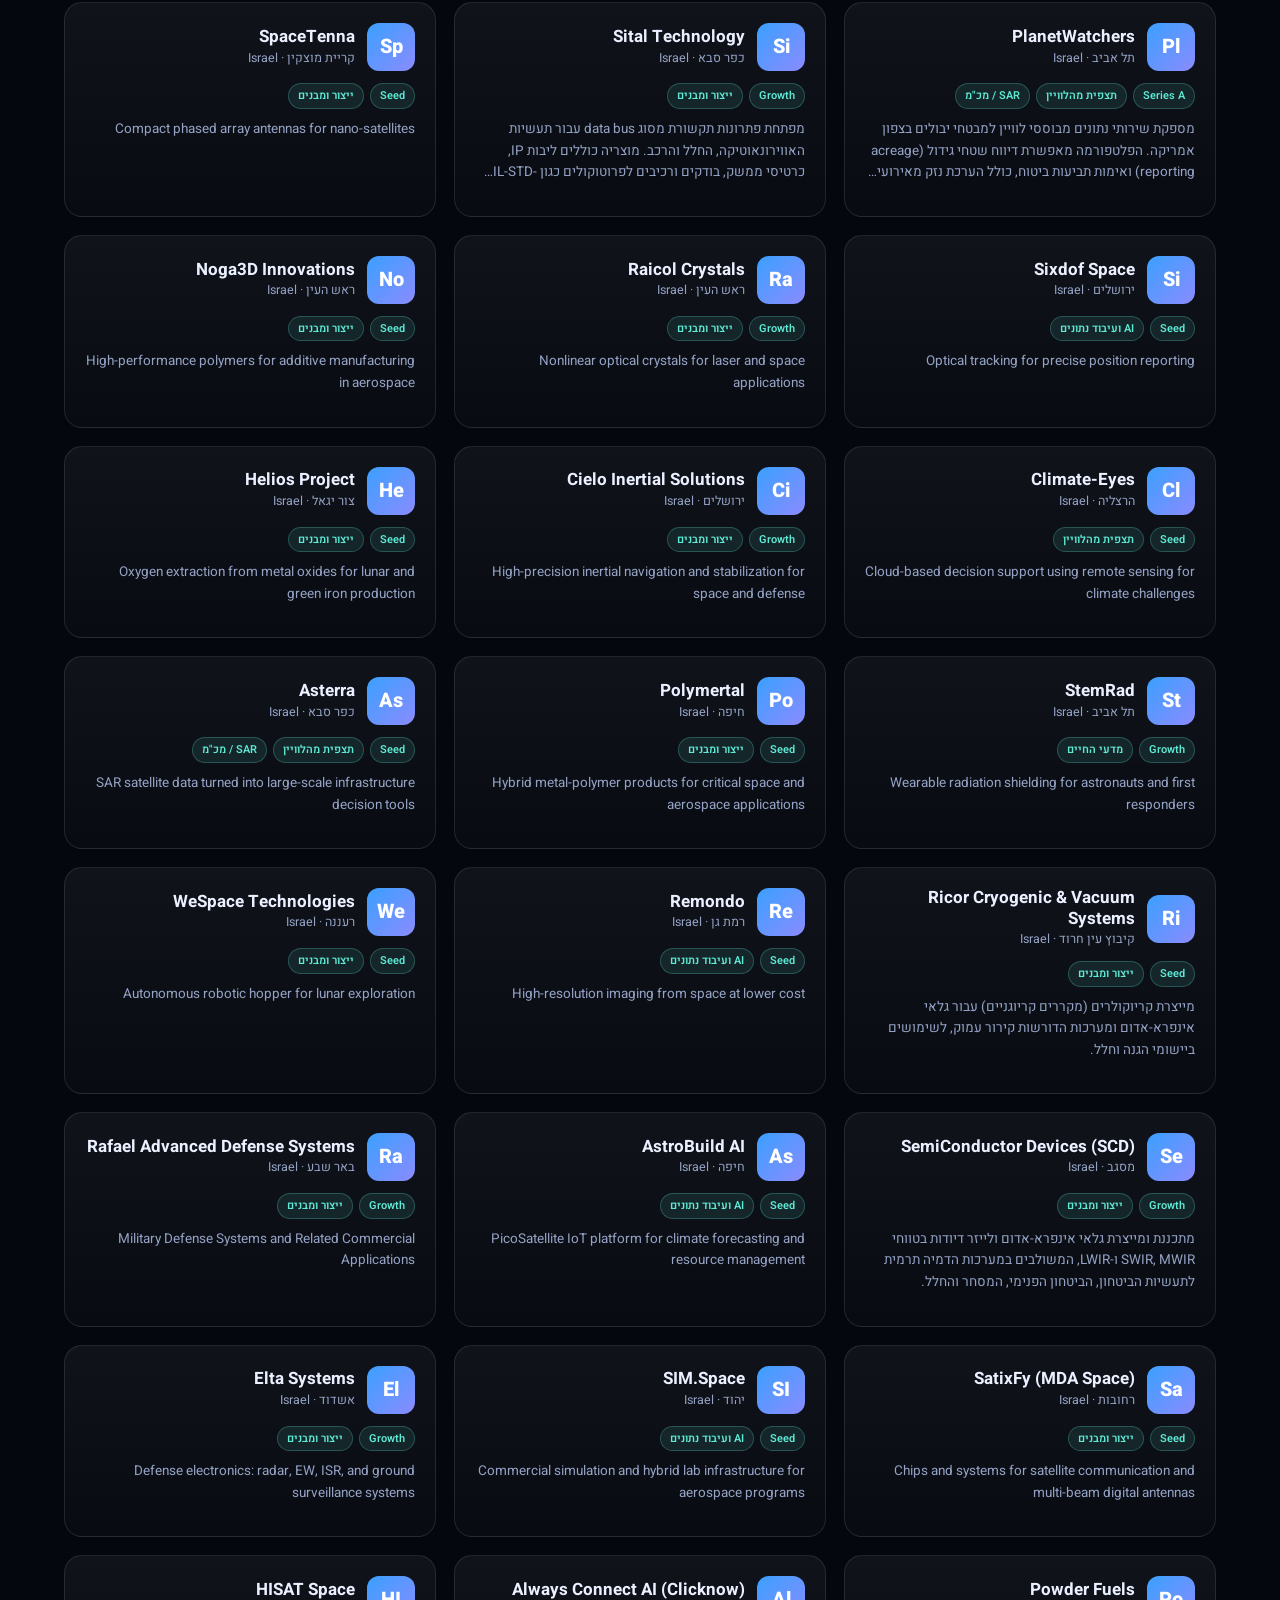
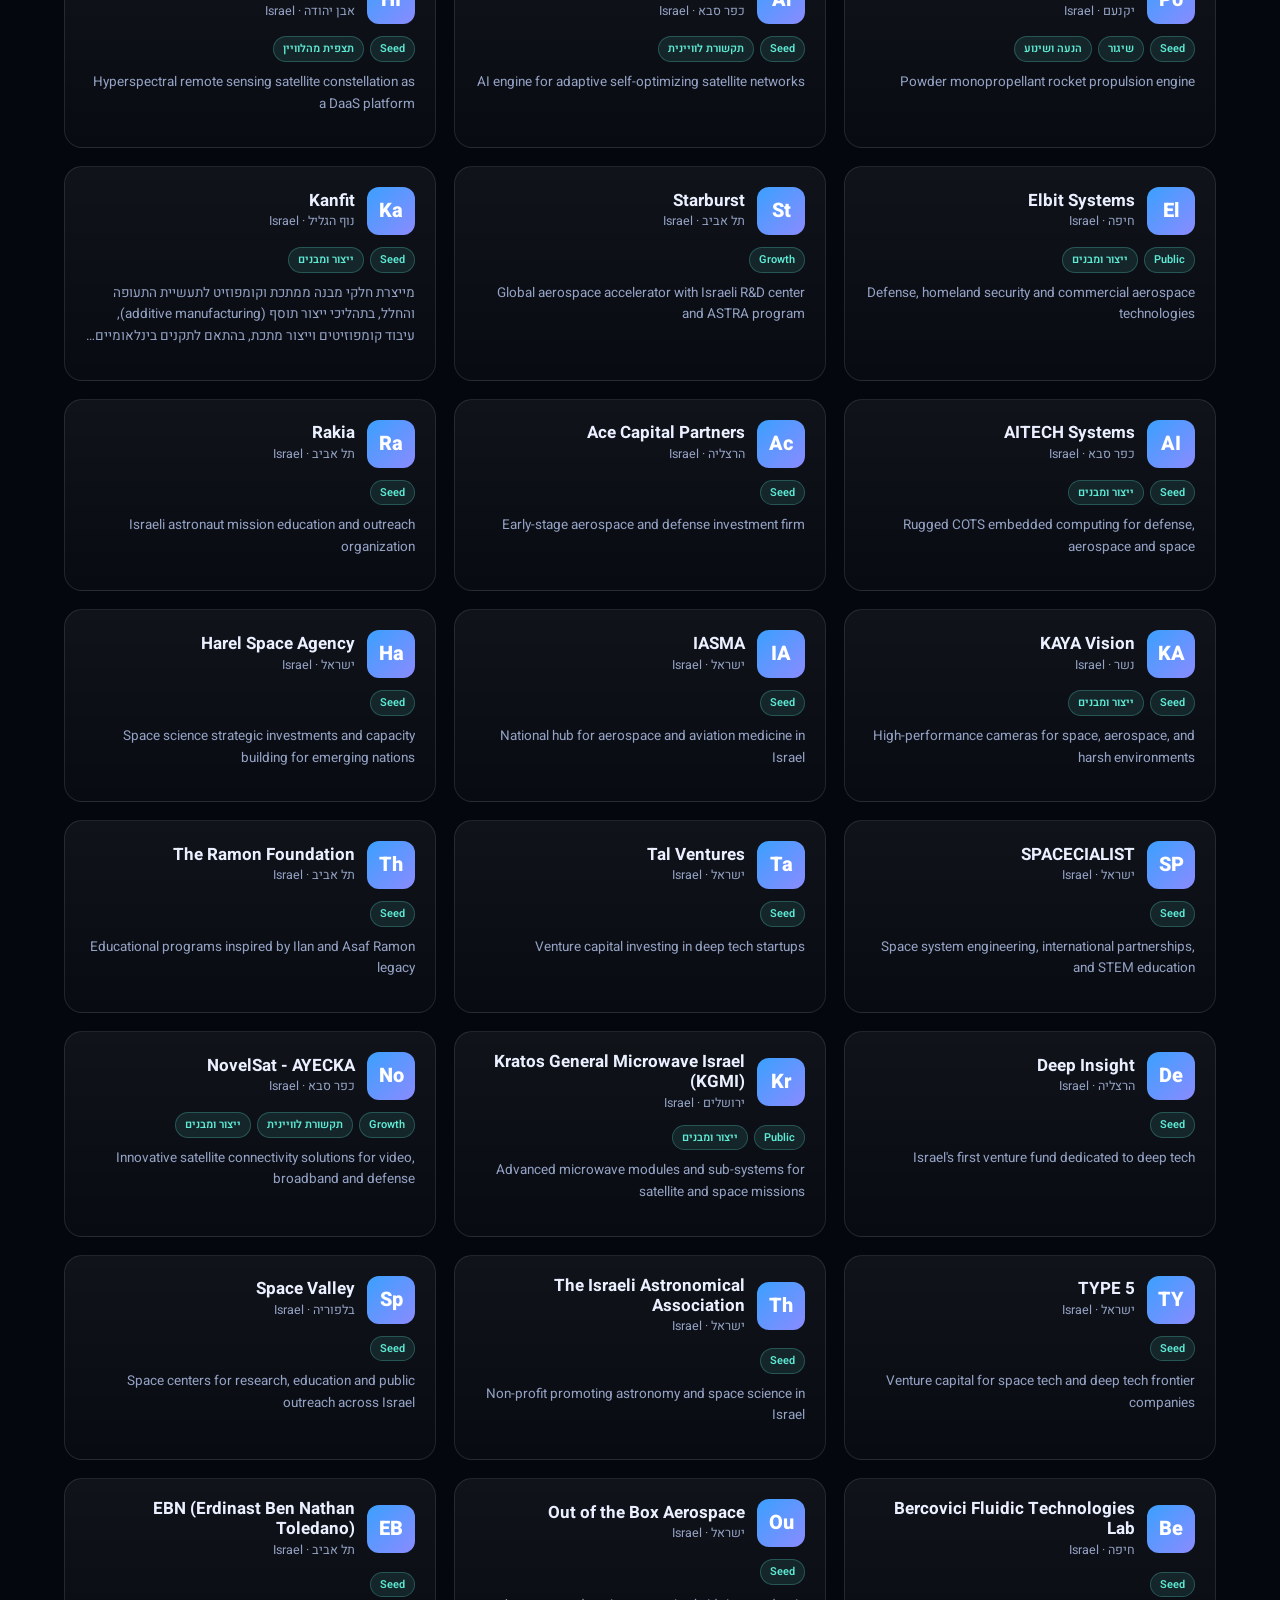
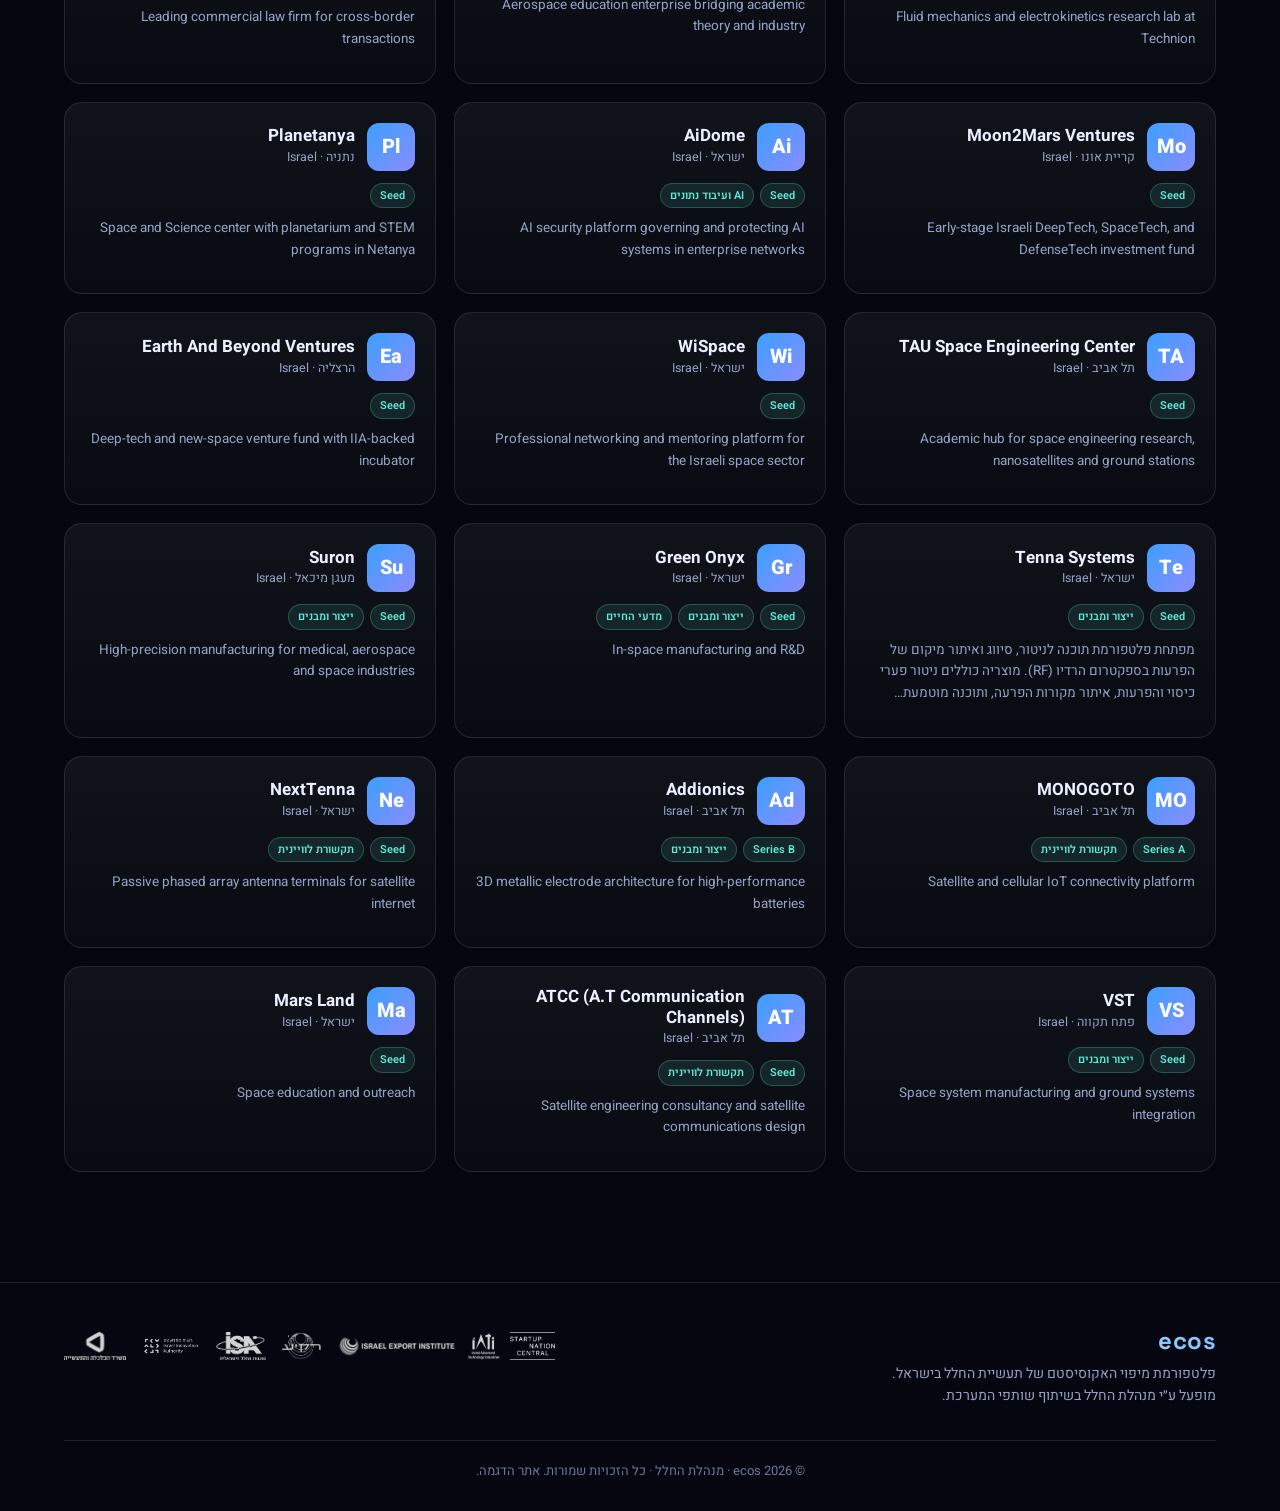
==== commit 83581946: "refactor(onboarding): converge submission flows" ====
--- a/index.html
+++ b/index.html
@@ -448,6 +448,9 @@
 <div id="toast"></div>
 
 <script src="src/data/data.js?v=4"></script>
+<script src="src/services/storage.js?v=1"></script>
+<script src="src/services/local-adapter.js?v=1"></script>
+<script src="src/services/submission-store.js?v=4"></script>
 <script>
 /* ============ Partner logos ============ */
 const PARTNERS=[
@@ -841,12 +844,32 @@
   });
   return data;
 }
-function doRegister(data){ const db=getDB(); db.push(data); saveDB(db); unlockGrowth(); renderDirectory(); updateStat(); }
+function toPendingSubmission(data){
+  const list=(value)=>Array.isArray(value)?value.filter(Boolean):String(value||'').split(/[\n;,|]/).map(v=>v.trim()).filter(Boolean);
+  return {
+    companyName:data.companyName,
+    name:data.companyName,
+    country:'ישראל',
+    hq:data.location,
+    website:data.website,
+    linkedin:data.linkedin,
+    logoUrl:data.logo,
+    stage:data.stage,
+    founded:data.founded,
+    size:data.employees,
+    sectors:list(data.sector),
+    capabilities:[...new Set([...list(data.coreTech),...list(data.techTags)])],
+    offers:list(data.offers),
+    needs:[...list(data.seeking),...list(data.immediateNeeds)],
+    customers:list(data.customers),
+    blurb:data.summary,
+    contactName:data.primaryContact,
+    contactRole:data.primaryRole,
+    email:data.primaryEmail,
+  };
+}
+function doRegister(data){ const submission=window.SubmissionStore.createSubmission(toPendingSubmission(data)); unlockGrowth(); renderDirectory(); updateStat(); return submission; }
 function submitForm(){ if(!validateStep(current)) return; const d=collectData(); doRegister(d); toast('✓ '+(d.companyName||'החברה')+' — ההגשה נשמרה','ok'); setTimeout(()=>{ showView('growth'); },600); }
-
-/* ============ Storage ============ */
-function getDB(){ try{return JSON.parse(localStorage.getItem('ecos_companies')||'[]')}catch(e){return []} }
-function saveDB(d){ localStorage.setItem('ecos_companies',JSON.stringify(d)); }
 
 /* ============ Success ============ */
 function renderSuccess(data){
@@ -928,7 +951,6 @@
 }
 
 /* ============ Init ============ */
-localStorage.removeItem('ecos_companies');
 renderPartners();
 renderGrowth();
 REG_CARD_TEMPLATE=document.querySelector('.reg-card').innerHTML;
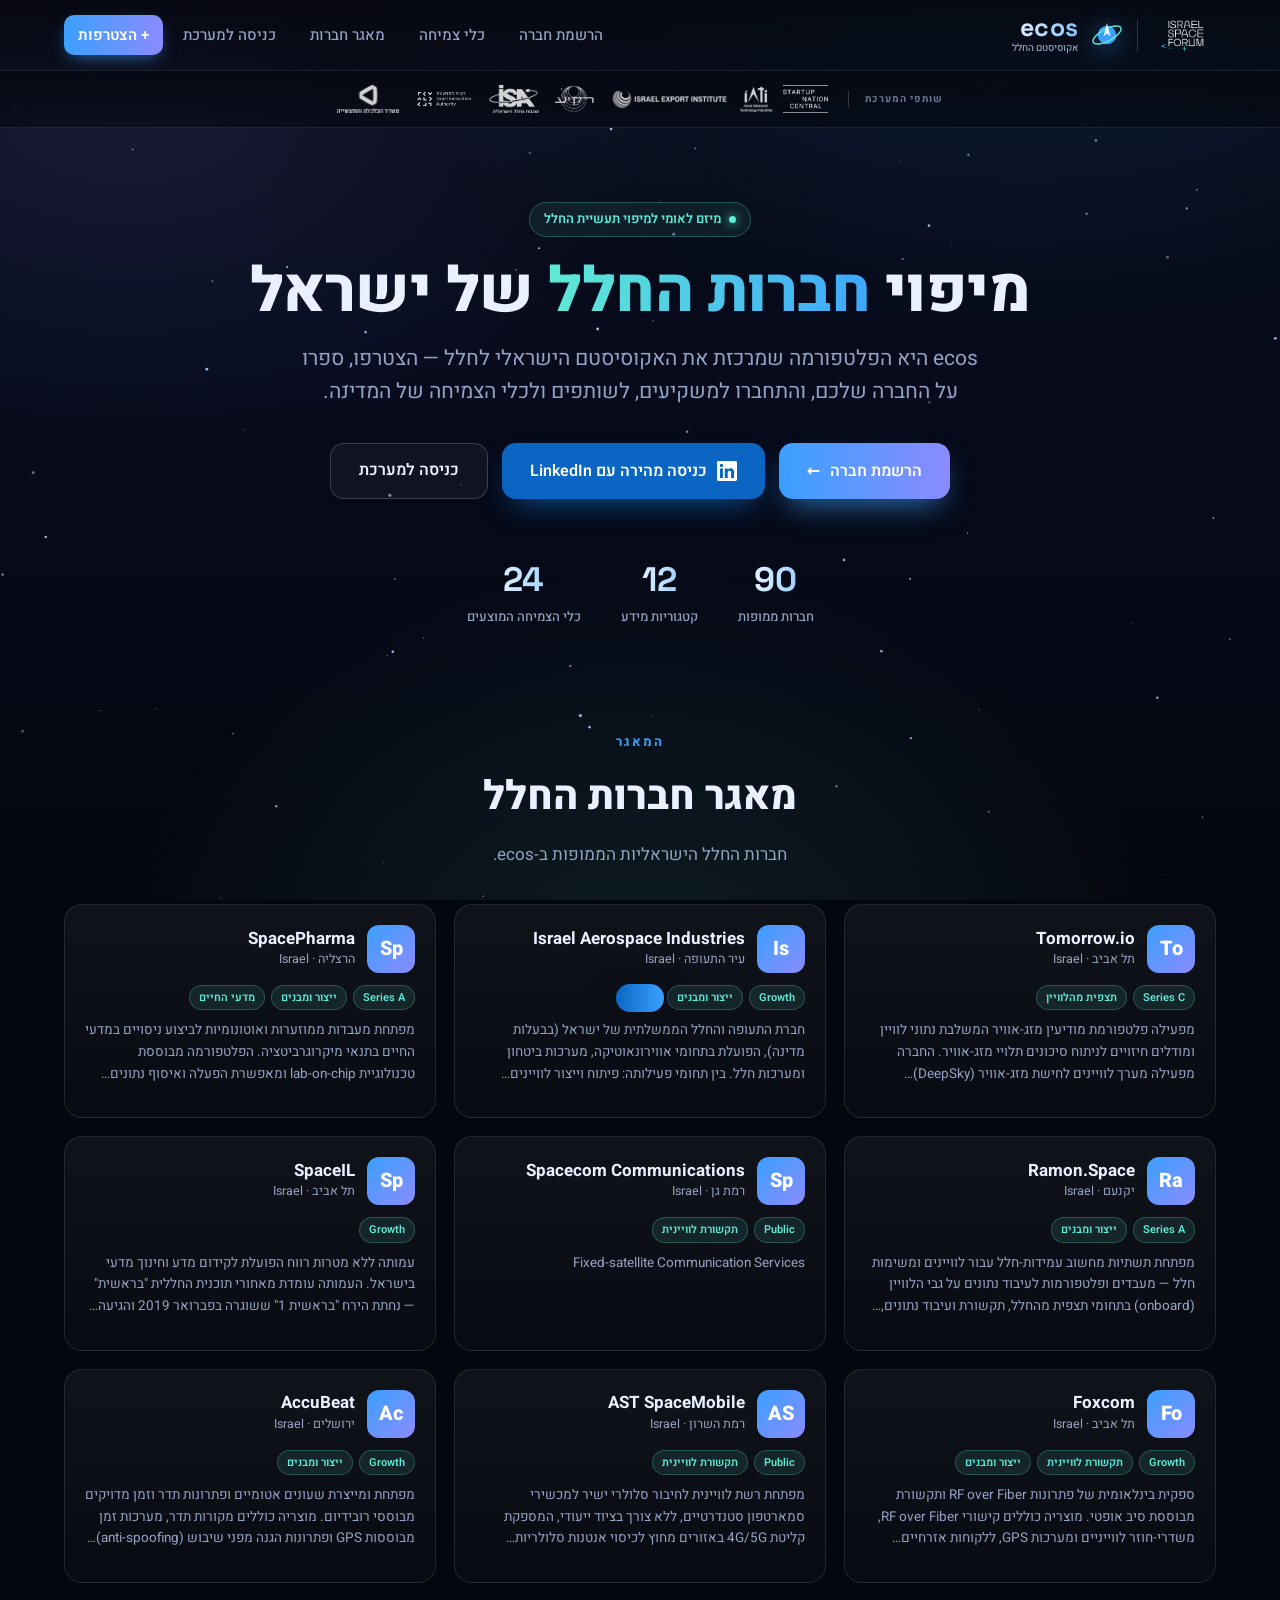
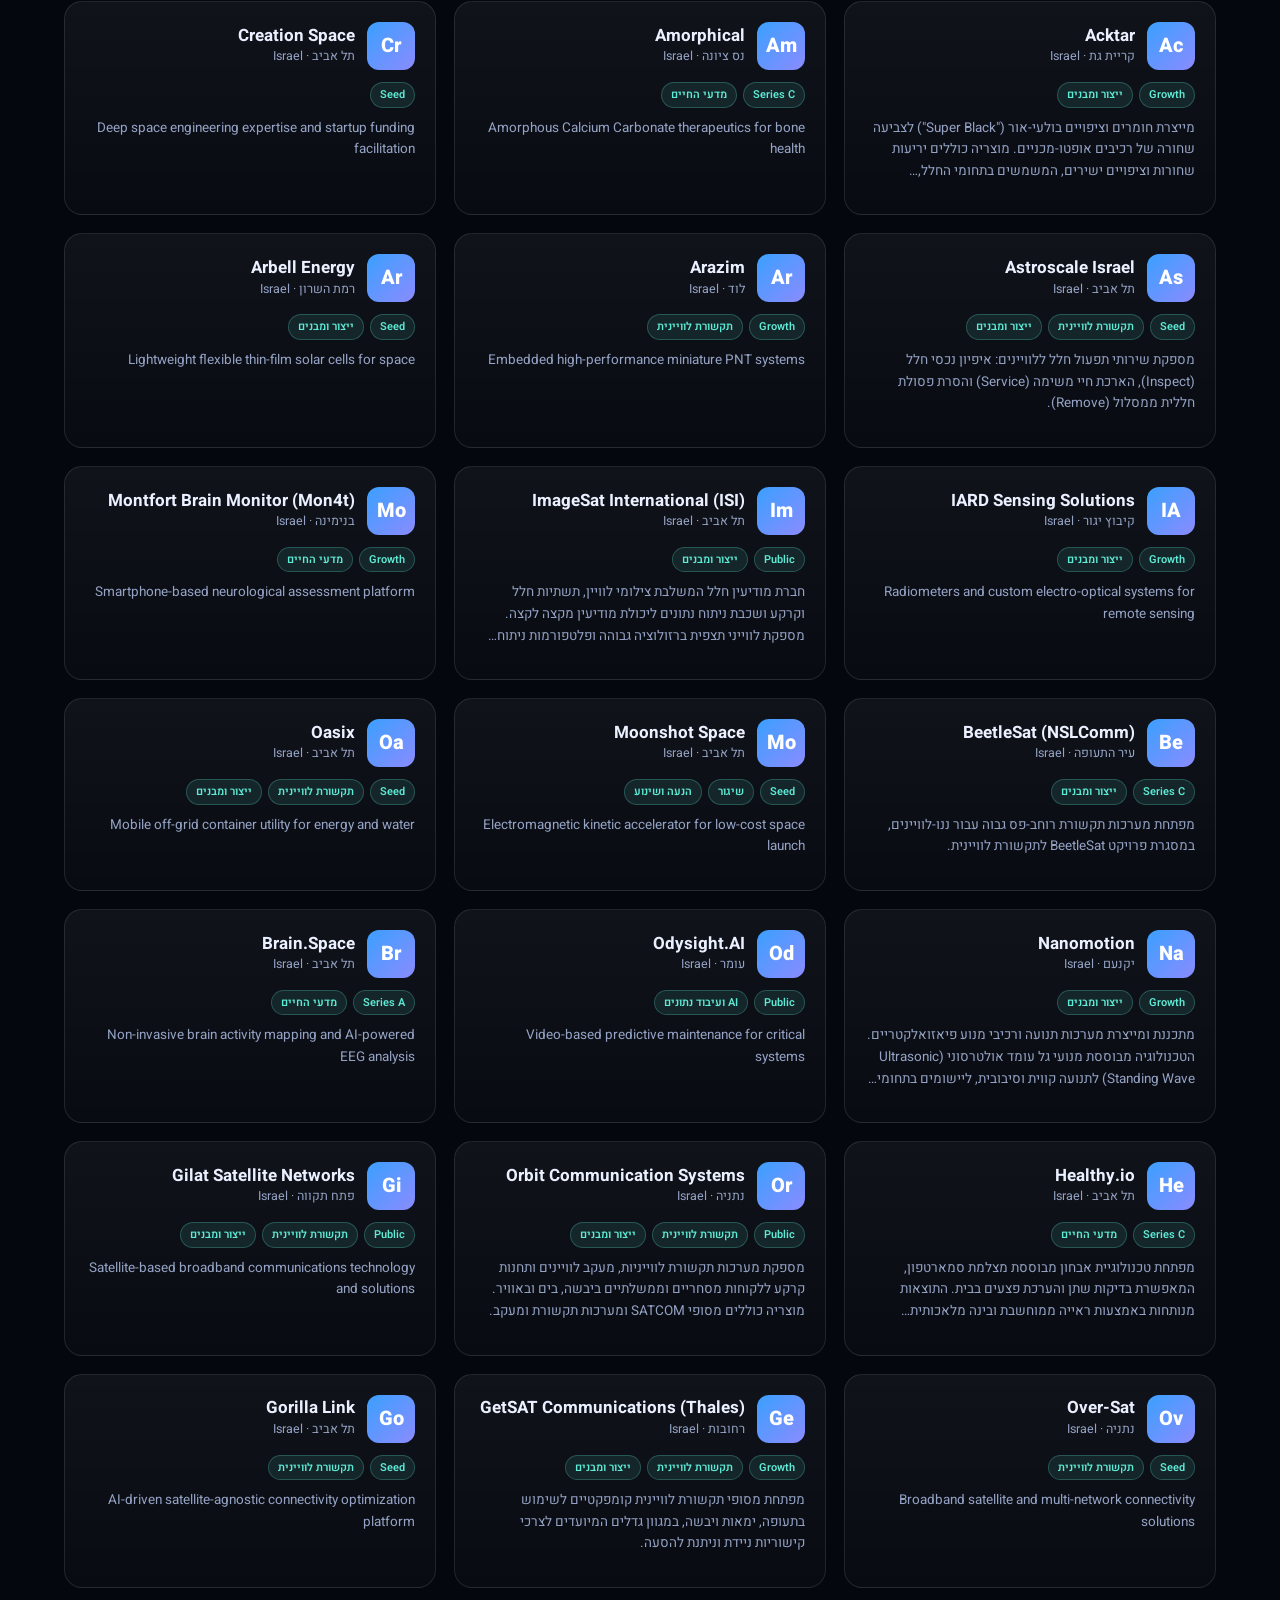
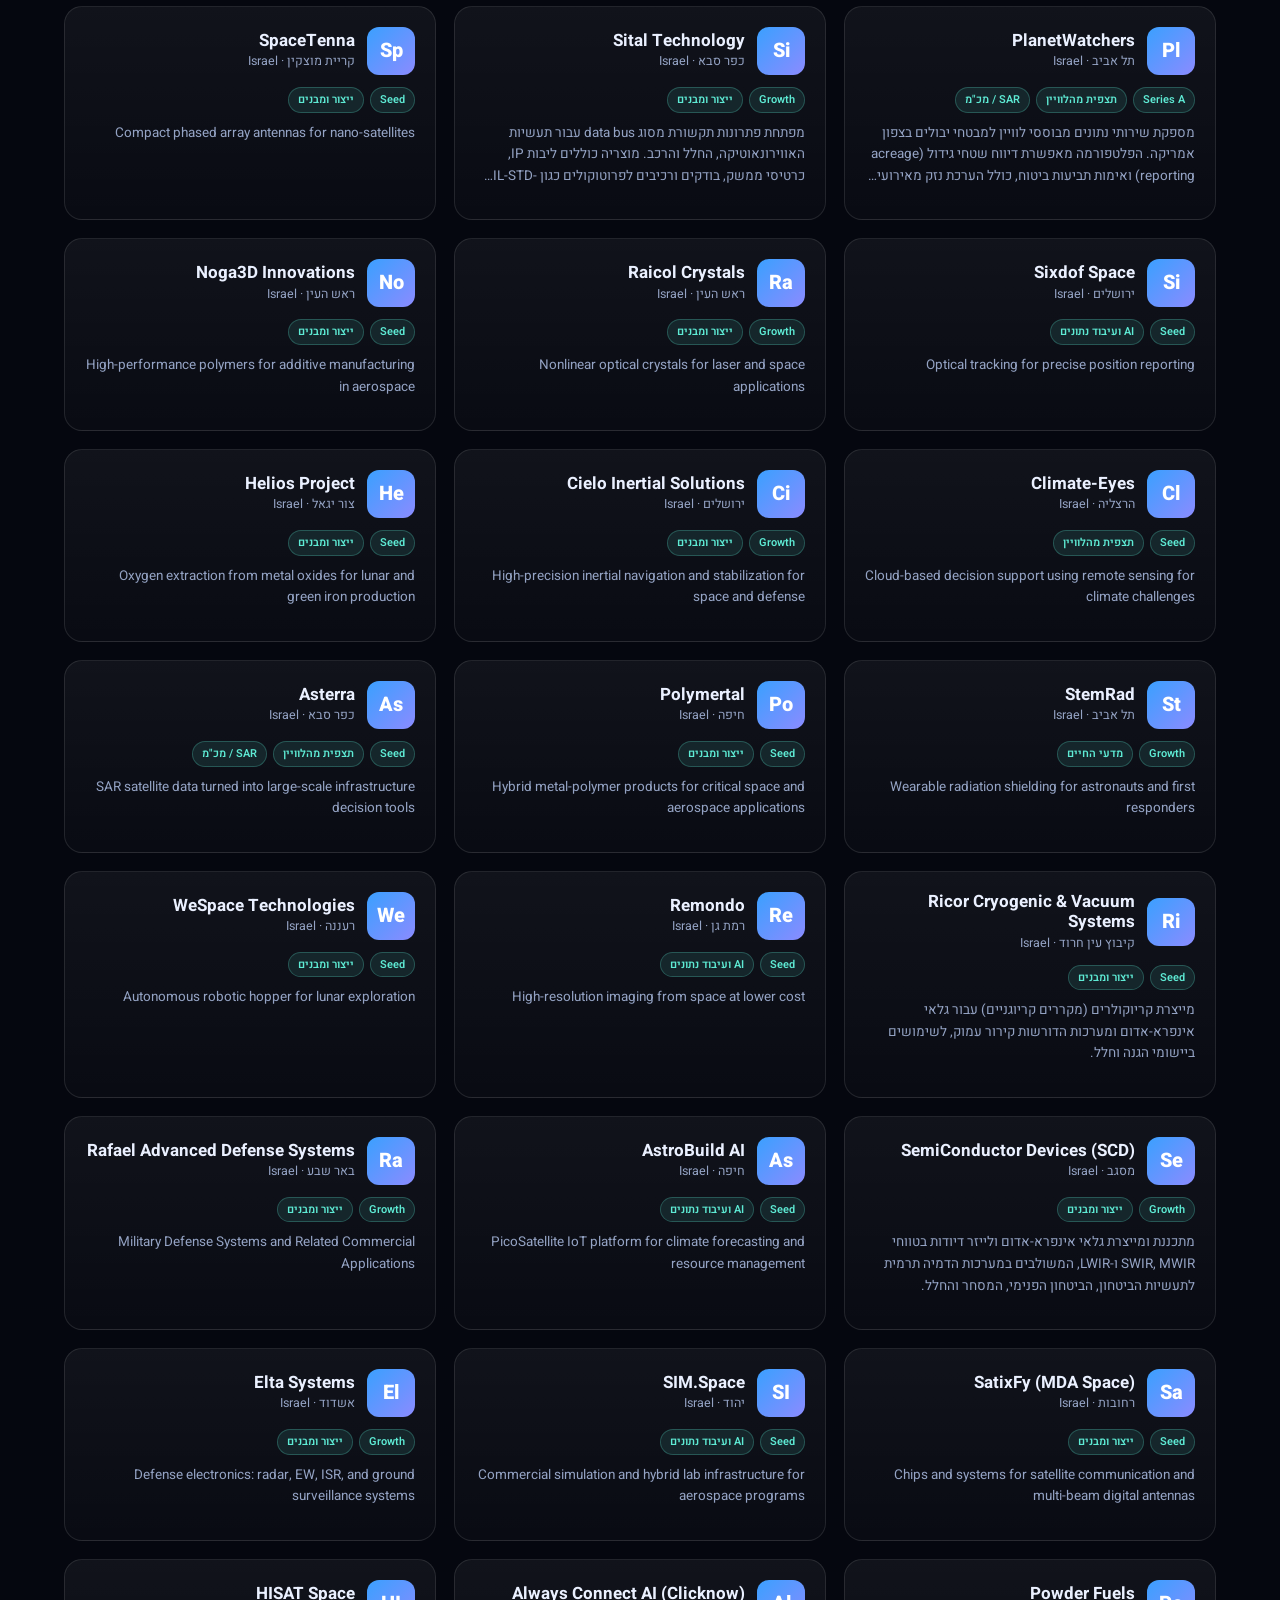
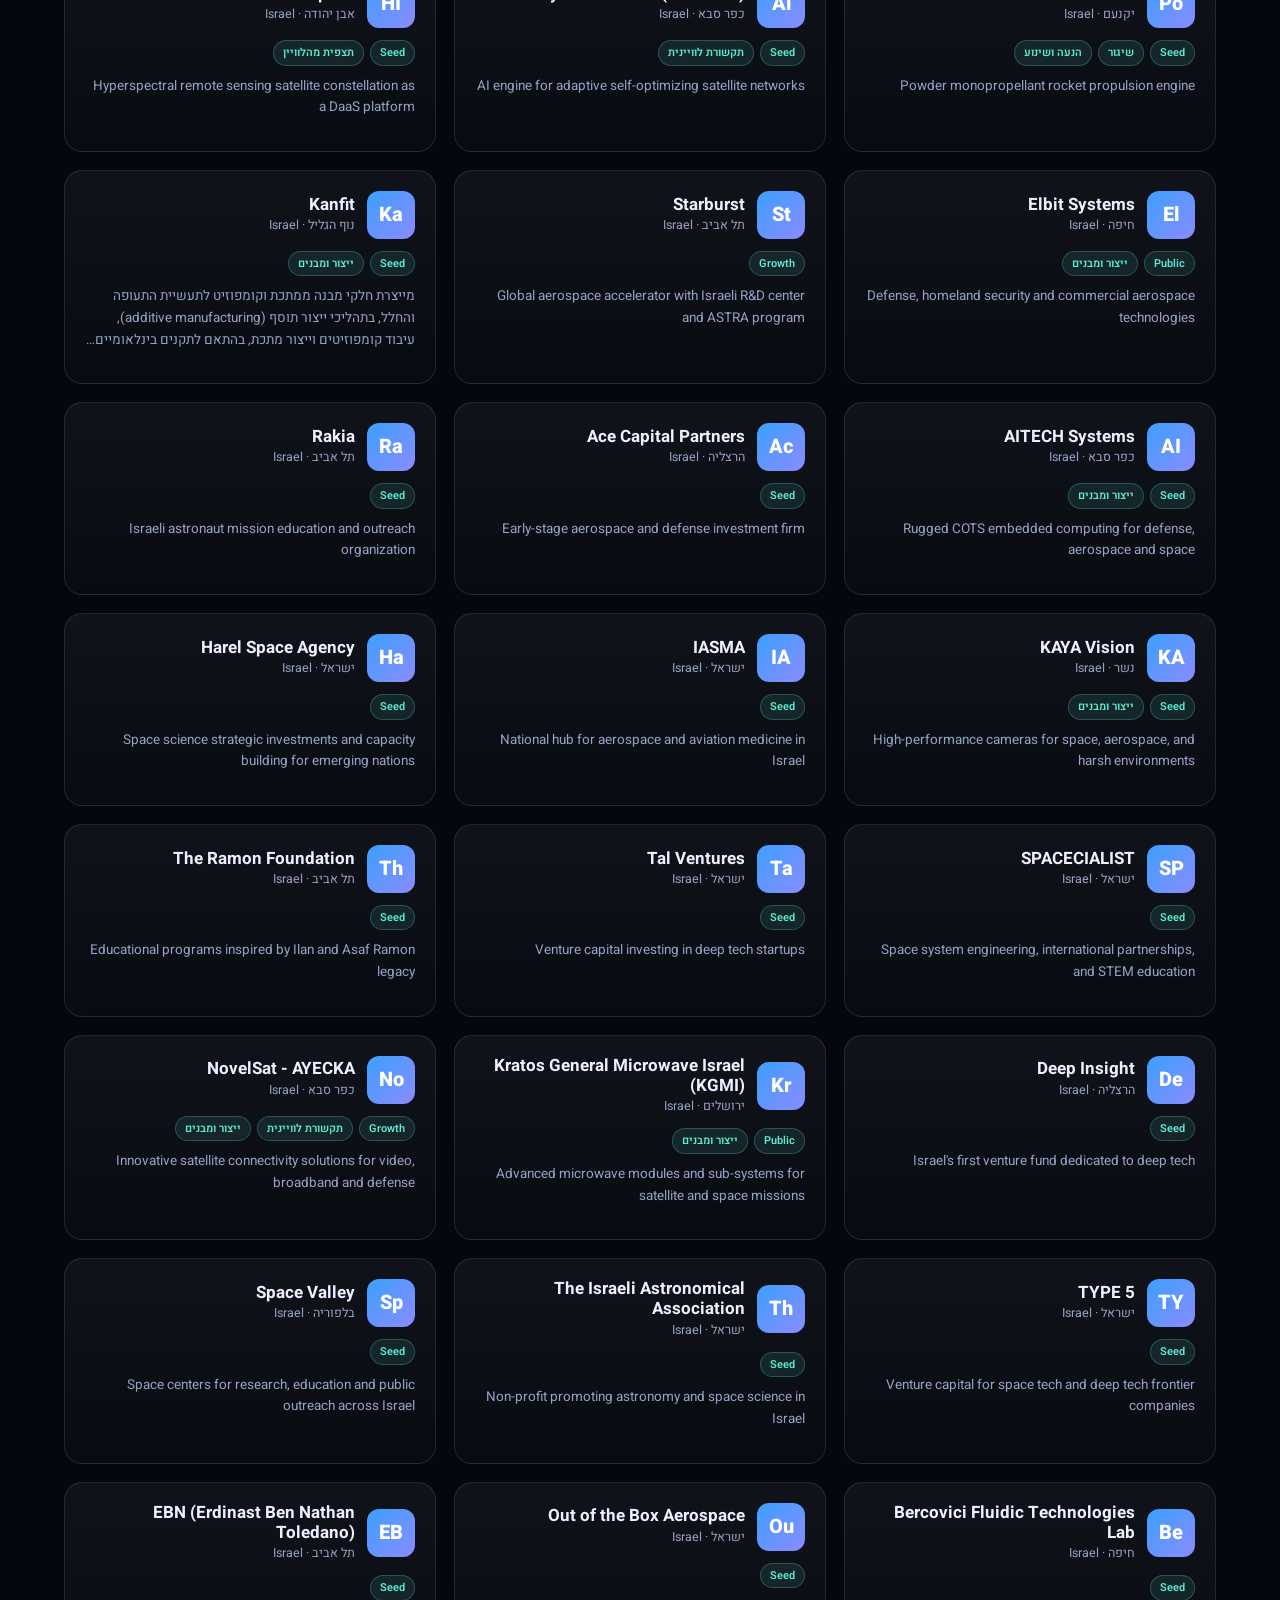
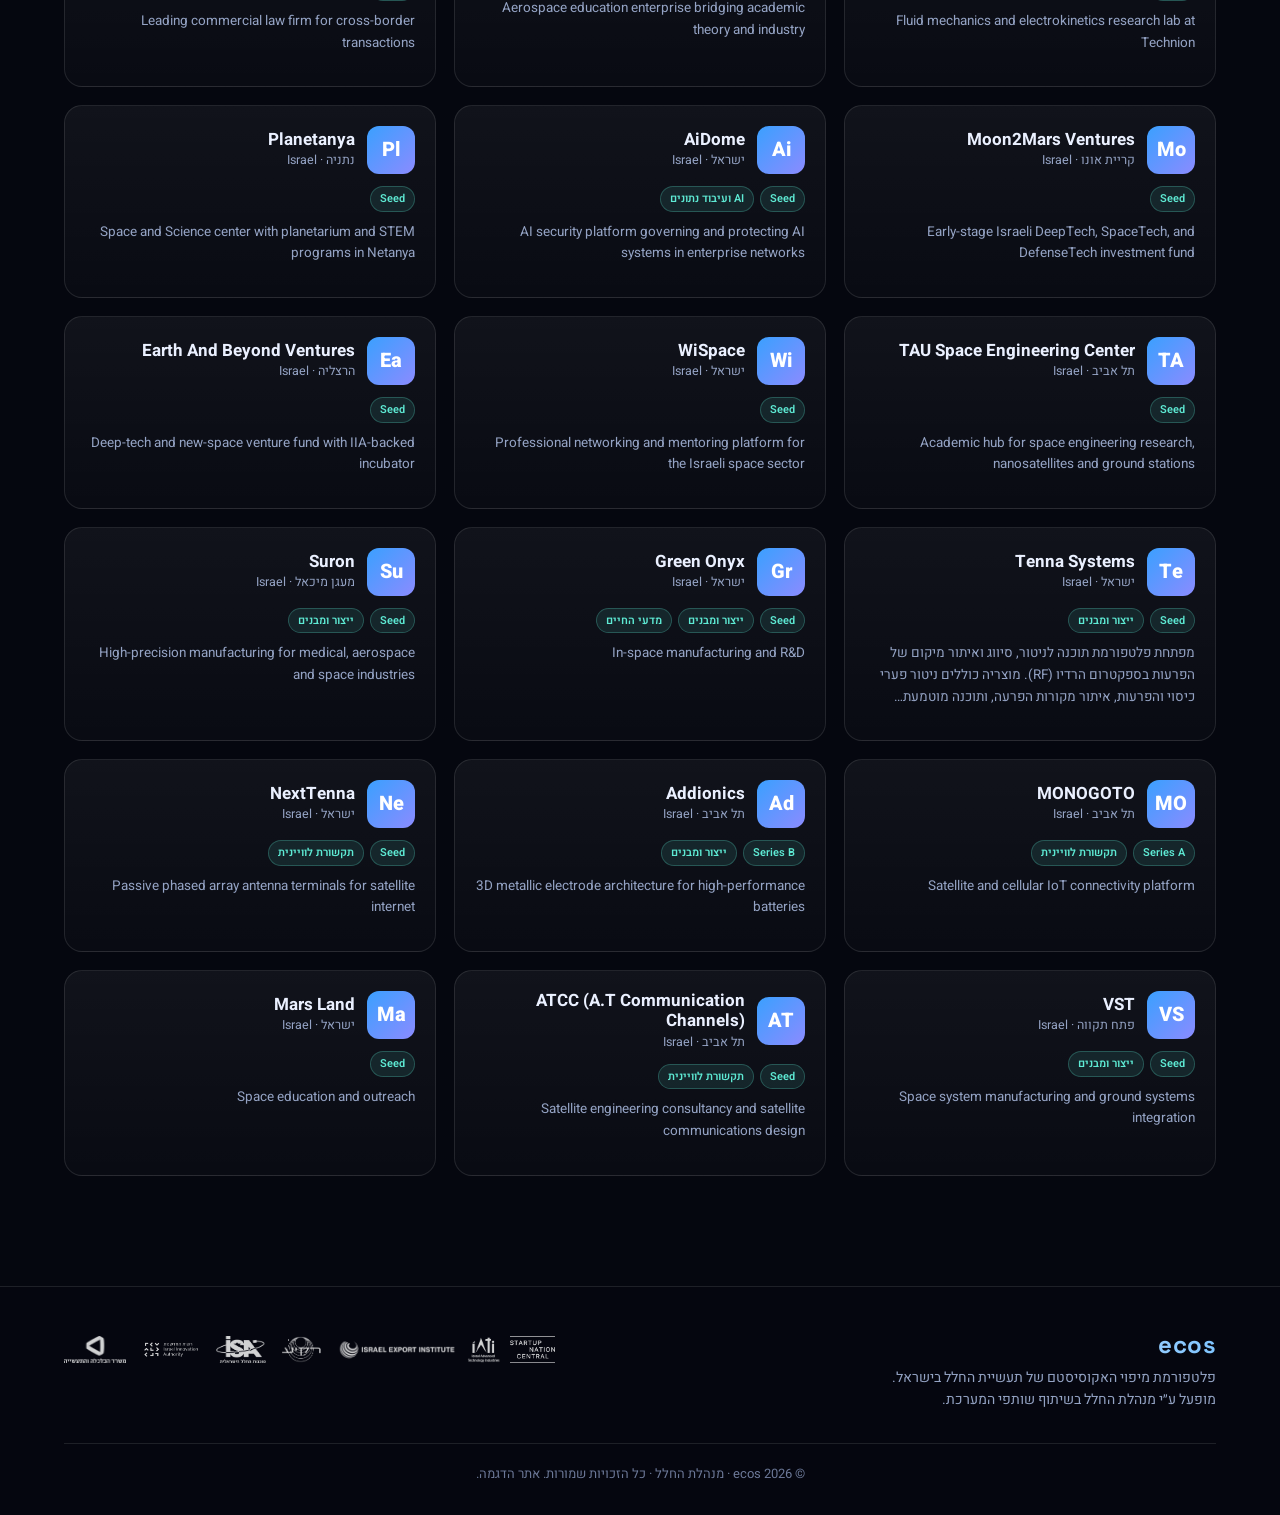
==== commit ebc20fe0: "fix(entry): separate landing page from ecosystem app" ====
--- a/index.html
+++ b/index.html
@@ -315,6 +315,7 @@
       <a onclick="showView('register')">הרשמת חברה</a>
       <a id="navGrowth" onclick="openGrowth()">כלי צמיחה</a>
       <a onclick="showDirectory()">מאגר חברות</a>
+      <a href="./ecos.html">כניסה למערכת</a>
       <a class="nav-cta" onclick="showView('register')">+ הצטרפות</a>
     </nav>
     <button class="menu-btn" onclick="document.getElementById('navLinks').classList.toggle('open')">☰</button>
@@ -343,6 +344,7 @@
           <svg width="20" height="20" viewBox="0 0 24 24" fill="#fff"><path d="M20.45 20.45h-3.56v-5.57c0-1.33-.02-3.04-1.85-3.04-1.85 0-2.14 1.45-2.14 2.94v5.67H9.34V9h3.42v1.56h.05c.48-.9 1.64-1.85 3.37-1.85 3.6 0 4.27 2.37 4.27 5.46v6.28zM5.34 7.43a2.06 2.06 0 1 1 0-4.13 2.06 2.06 0 0 1 0 4.13zM7.12 20.45H3.55V9h3.57v11.45zM22.22 0H1.77C.79 0 0 .77 0 1.72v20.56C0 23.23.79 24 1.77 24h20.45c.98 0 1.78-.77 1.78-1.72V1.72C24 .77 23.2 0 22.22 0z"/></svg>
           כניסה מהירה עם LinkedIn
         </button>
+        <a class="btn btn-ghost" href="./ecos.html">כניסה למערכת</a>
       </div>
       <div class="hero-stats">
         <div class="stat"><div class="n" id="statCount">0</div><div class="l">חברות ממופות</div></div>
